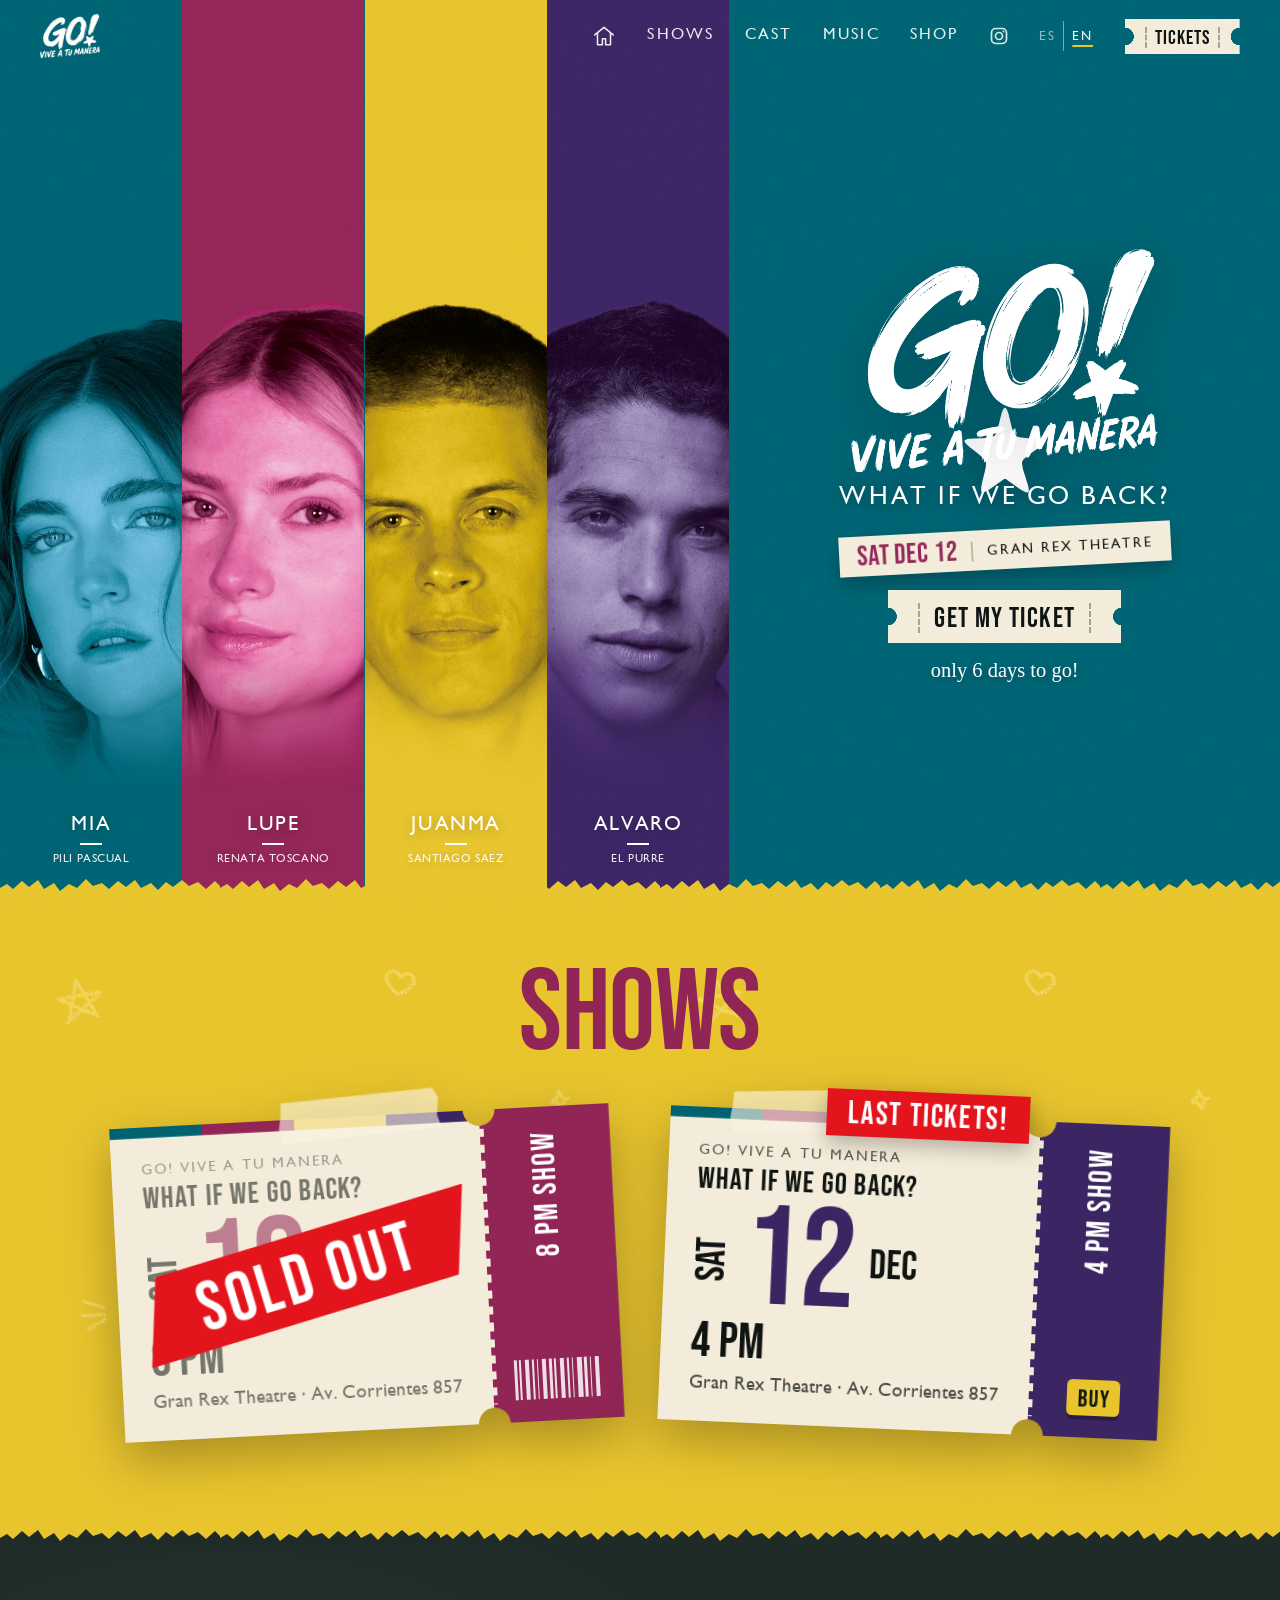
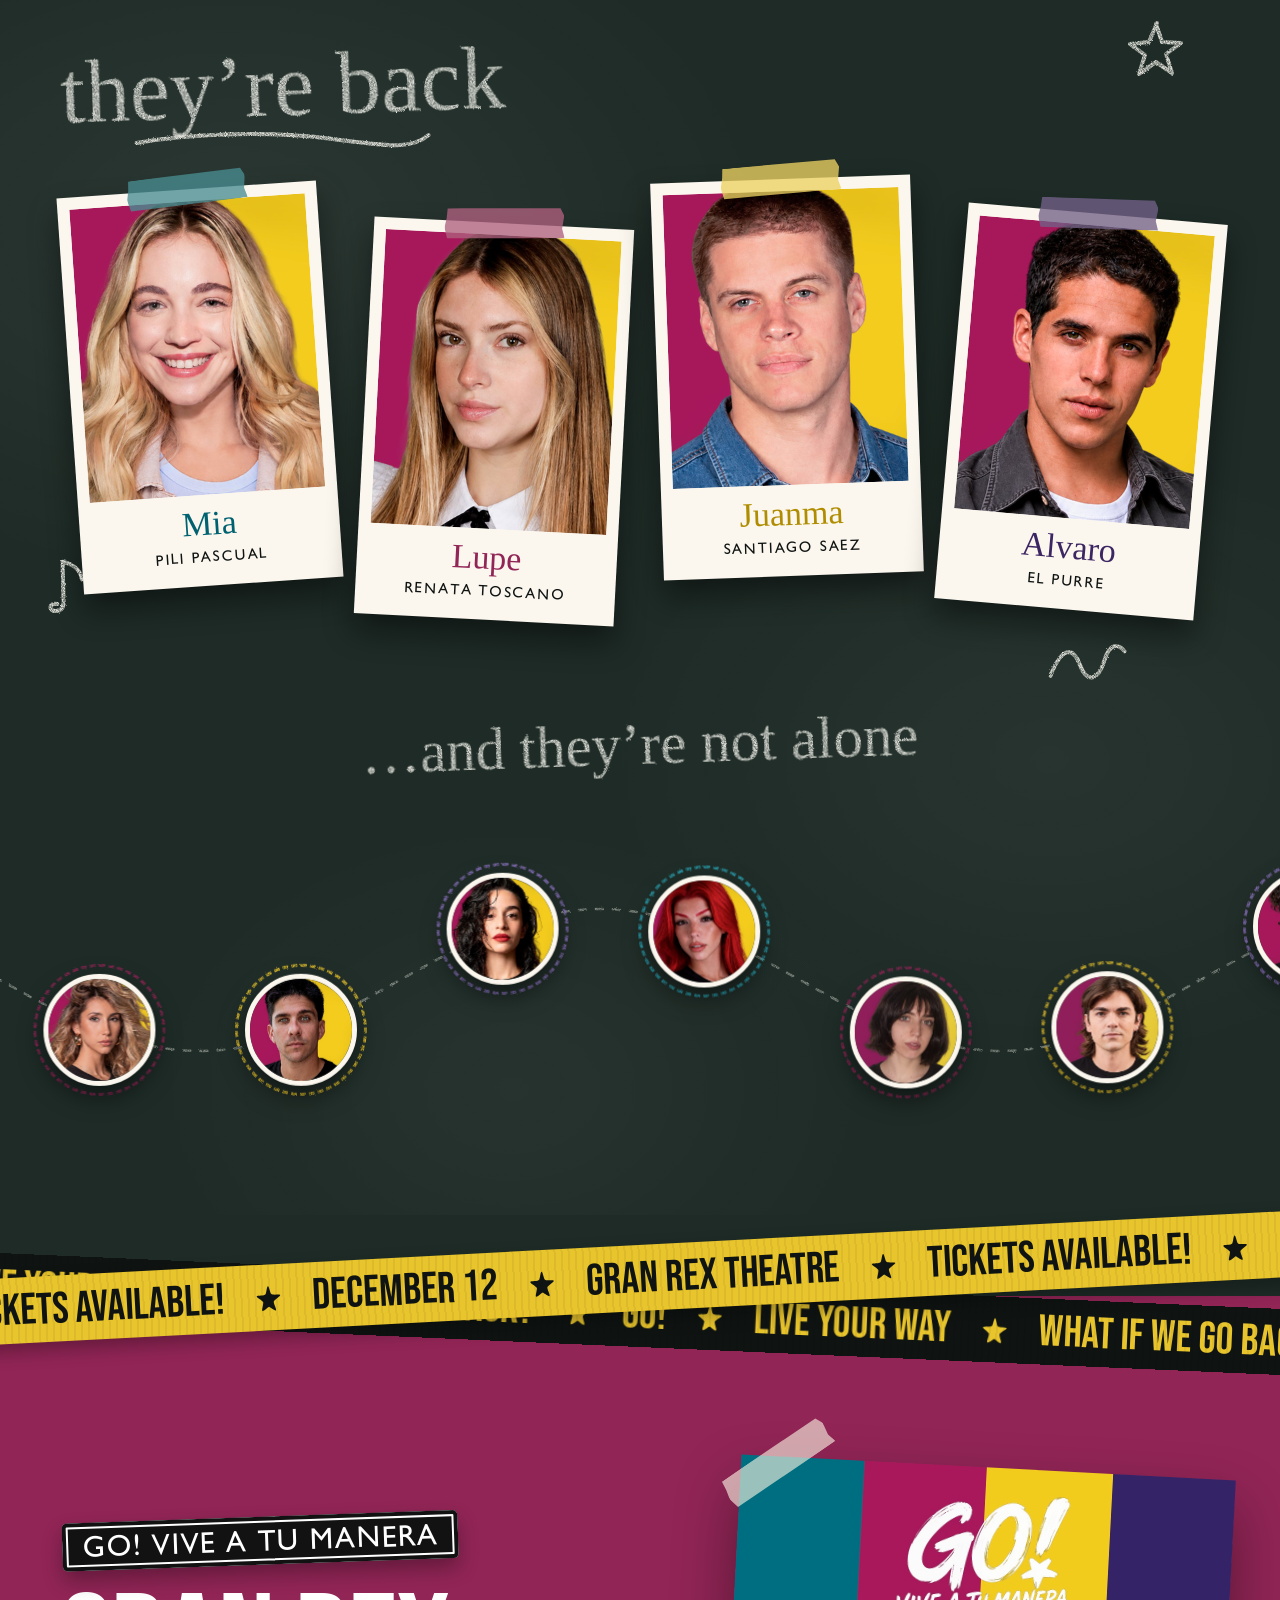
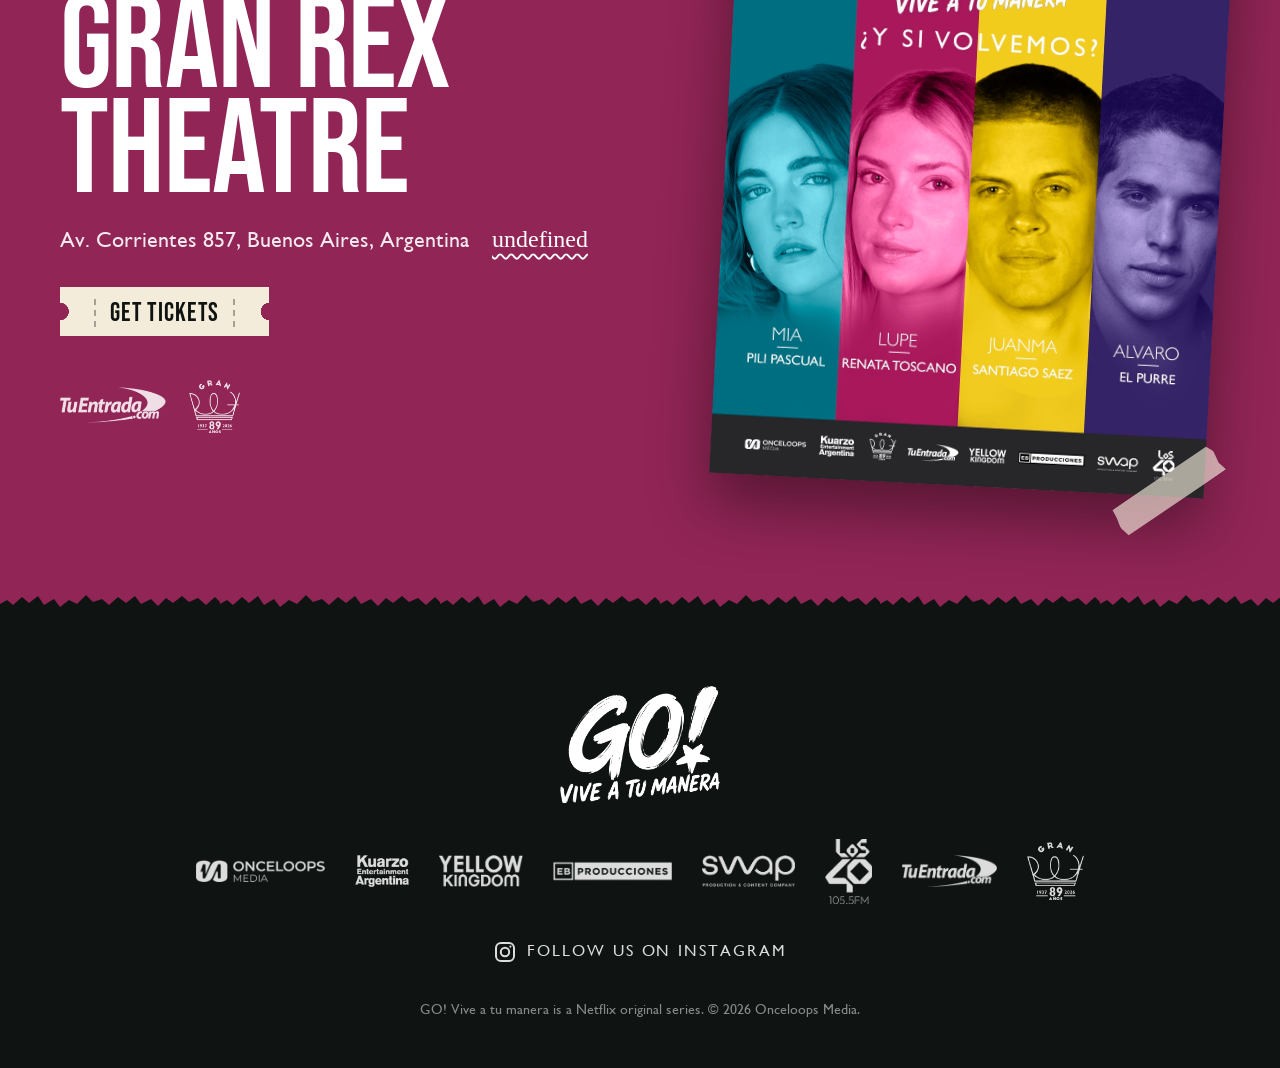
==== index.html @ 87d30ea4 "Link del pre-save: ffm.to/goysivolvemos Co-Authored-By: Claude Opus 5.5 <noreply@anthropic.com>" ====
<!DOCTYPE html>
<html lang="es">
<head>
  <meta charset="UTF-8">
  <meta name="viewport" content="width=device-width, initial-scale=1.0">
  <title>GO! Vive a tu manera · ¿Y si volvemos? · Teatro Gran Rex</title>
  <meta name="description" content="Mia, Lupe, Juanma y Alvaro vuelven al escenario. GO! Vive a tu manera en vivo, 12 de diciembre en el Teatro Gran Rex. Entradas en TuEntrada.">
  <meta property="og:title" content="GO! Vive a tu manera · ¿Y si volvemos?">
  <meta property="og:description" content="12 de diciembre · Teatro Gran Rex. ¡Entradas disponibles!">
  <meta property="og:image" content="https://goviveatumanera.com/img/key-visual.jpg">
  <meta property="og:url" content="https://goviveatumanera.com/">
  <meta property="og:type" content="website">
  <meta property="og:locale" content="es_AR">
  <meta name="twitter:card" content="summary_large_image">
  <link rel="canonical" href="https://goviveatumanera.com/">
  <link rel="icon" href="favicon.ico" sizes="any">
  <link rel="icon" type="image/png" sizes="32x32" href="img/favicon-32.png">
  <link rel="icon" type="image/png" sizes="512x512" href="img/favicon-512.png">
  <link rel="apple-touch-icon" href="img/apple-touch-icon.png">
  <meta name="theme-color" content="#006271">

  <link rel="preconnect" href="https://fonts.googleapis.com">
  <link rel="preconnect" href="https://fonts.gstatic.com" crossorigin>
  <link href="https://fonts.googleapis.com/css2?family=Bebas+Neue&family=Permanent+Marker&display=swap" rel="stylesheet">
  <link rel="preload" href="fonts/gillsans.woff" as="font" type="font/woff" crossorigin>
  <link rel="stylesheet" href="style.css?v=94">
  <script type="application/ld+json">
  {
    "@context": "https://schema.org",
    "@graph": [
      {
        "@type": "WebSite",
        "name": "GO! Vive a tu manera",
        "alternateName": [
          "GO! Vive a tu manera · ¿Y si volvemos?",
          "GO Vive a tu manera"
        ],
        "url": "https://goviveatumanera.com/",
        "inLanguage": "es-AR"
      },
      {
        "@type": "Event",
        "name": "GO! Vive a tu manera · ¿Y si volvemos?",
        "description": "Mia, Lupe, Juanma y Alvaro vuelven al escenario. GO! Vive a tu manera en vivo en el Teatro Gran Rex, función de las 16 hs.",
        "startDate": "2026-12-12T16:00:00-03:00",
        "eventStatus": "https://schema.org/EventScheduled",
        "eventAttendanceMode": "https://schema.org/OfflineEventAttendanceMode",
        "location": {
          "@type": "Place",
          "name": "Teatro Gran Rex",
          "address": {
            "@type": "PostalAddress",
            "streetAddress": "Av. Corrientes 857",
            "addressLocality": "Ciudad Autónoma de Buenos Aires",
            "addressRegion": "CABA",
            "addressCountry": "AR"
          }
        },
        "image": [
          "https://goviveatumanera.com/img/key-visual.jpg"
        ],
        "performer": [
          {
            "@type": "Person",
            "name": "Pili Pascual"
          },
          {
            "@type": "Person",
            "name": "Renata Toscano"
          },
          {
            "@type": "Person",
            "name": "Santiago Saez"
          },
          {
            "@type": "Person",
            "name": "El Purre"
          }
        ],
        "url": "https://goviveatumanera.com/",
        "offers": {
          "@type": "Offer",
          "url": "https://www.tuentrada.com/go-vive-a-tu-manera-tgr",
          "availability": "https://schema.org/LimitedAvailability"
        }
      },
      {
        "@type": "Event",
        "name": "GO! Vive a tu manera · ¿Y si volvemos?",
        "description": "Mia, Lupe, Juanma y Alvaro vuelven al escenario. GO! Vive a tu manera en vivo en el Teatro Gran Rex, función de las 20 hs.",
        "startDate": "2026-12-12T20:00:00-03:00",
        "eventStatus": "https://schema.org/EventScheduled",
        "eventAttendanceMode": "https://schema.org/OfflineEventAttendanceMode",
        "location": {
          "@type": "Place",
          "name": "Teatro Gran Rex",
          "address": {
            "@type": "PostalAddress",
            "streetAddress": "Av. Corrientes 857",
            "addressLocality": "Ciudad Autónoma de Buenos Aires",
            "addressRegion": "CABA",
            "addressCountry": "AR"
          }
        },
        "image": [
          "https://goviveatumanera.com/img/key-visual.jpg"
        ],
        "performer": [
          {
            "@type": "Person",
            "name": "Pili Pascual"
          },
          {
            "@type": "Person",
            "name": "Renata Toscano"
          },
          {
            "@type": "Person",
            "name": "Santiago Saez"
          },
          {
            "@type": "Person",
            "name": "El Purre"
          }
        ],
        "url": "https://goviveatumanera.com/",
        "offers": {
          "@type": "Offer",
          "url": "https://www.tuentrada.com/go-vive-a-tu-manera-tgr",
          "availability": "https://schema.org/SoldOut"
        }
      }
    ]
  }
  </script>
</head>
<body class="is-loading">

  <!-- recursos SVG compartidos: estrella del logo y filtro de tiza -->
  <svg width="0" height="0" style="position:absolute" aria-hidden="true">
    <symbol id="star" viewBox="0 0 100 100">
      <path d="M50 6c4 0 6 22 10 28s30 2 32 6-22 16-24 22 10 30 6 32-22-14-24-14-20 16-24 14 6-26 4-32S6 44 8 40s28 0 32-6S46 6 50 6z"/>
    </symbol>
    <filter id="chalk" x="-5%" y="-5%" width="110%" height="110%">
      <feTurbulence type="fractalNoise" baseFrequency="1.4" numOctaves="2" seed="9" result="noise"/>
      <feColorMatrix in="noise" type="matrix" values="0 0 0 0 1  0 0 0 0 1  0 0 0 0 1  0 0 0 -1.6 1.45" result="dust"/>
      <feComposite in="SourceGraphic" in2="dust" operator="in" result="c"/>
      <feDisplacementMap in="c" in2="noise" scale="2.5"/>
    </filter>
  </svg>

  <!-- NAV -->
  <header class="nav">
    <a class="nav__logo" href="#top" aria-label="GO! Vive a tu manera, inicio" data-i18n-aria="aria.home"><img src="img/logo-go.png" alt="GO! Vive a tu manera"></a>
    <nav class="nav__links" id="menu" aria-label="Secciones" data-i18n-aria="aria.sections">
      <a class="nav__home" href="#top" aria-label="Inicio" data-i18n-aria="nav.home"><svg viewBox="0 0 24 24" aria-hidden="true"><path d="M3.5 11 12 4l8.5 7"/><path d="M6 9.5V20h4.5v-5.5h3V20H18V9.5"/></svg><span data-i18n="nav.home">Inicio</span></a>
      <a href="#funciones" data-i18n="nav.shows">Funciones</a>
      <a href="#elenco" data-i18n="nav.cast">Elenco</a>
      <a href="lanzamientos.html" data-i18n="nav.releases">Música</a>
      <a class="nav__shop" href="merch.html" data-i18n="nav.merch">Tienda</a>
      <a class="nav__ig-link" data-instagram href="#" aria-label="Instagram de GO!"><svg viewBox="0 0 24 24" aria-hidden="true"><rect x="3" y="3" width="18" height="18" rx="5"/><circle cx="12" cy="12" r="4.2"/><circle cx="17.4" cy="6.6" r="1.1" class="fill"/></svg></a>
      <div class="lang lang--menu" role="group" aria-label="Idioma" data-i18n-aria="aria.lang">
        <button type="button" data-lang="es" lang="es">ES</button>
        <button type="button" data-lang="en" lang="en">EN</button>
      </div>
    </nav>
    <a class="nav__ig" data-instagram href="#" aria-label="Instagram de GO!"><svg viewBox="0 0 24 24" aria-hidden="true"><rect x="3" y="3" width="18" height="18" rx="5"/><circle cx="12" cy="12" r="4.2"/><circle cx="17.4" cy="6.6" r="1.1" class="fill"/></svg></a>
    <div class="lang" role="group" aria-label="Idioma" data-i18n-aria="aria.lang">
      <button type="button" data-lang="es" lang="es">ES</button>
      <button type="button" data-lang="en" lang="en">EN</button>
    </div>
    <a class="ticket-btn ticket-btn--sm" data-tickets href="#"><span data-i18n="nav.tickets">Entradas</span></a>
    <button class="nav__toggle" type="button" aria-expanded="false" aria-controls="menu" aria-label="Menú" data-i18n-aria="aria.menu"><span></span><span></span><span></span></button>
  </header>

  <main id="top">

    <!-- HERO: el afiche -->
    <section class="hero" aria-label="GO! Vive a tu manera, ¿Y si volvemos?">
      <!-- franjas de fondo + carga: la estrella gira mientras carga y después se arma el logo -->
      <!-- franjas con las caras; aparecen suave después de que se arma el logo -->
      <div class="hero__stripes">
        <div class="stripe c-mia"><img src="img/mia.jpg" alt=""><p class="stripe__name">Mia<span>Pili Pascual</span></p></div>
        <div class="stripe c-lupe"><img src="img/lupe.jpg" alt=""><p class="stripe__name">Lupe<span>Renata Toscano</span></p></div>
        <div class="stripe c-juanma"><img src="img/juanma.jpg" alt=""><p class="stripe__name">Juanma<span>Santiago Saez</span></p></div>
        <div class="stripe c-alvaro"><img src="img/alvaro.jpg" alt=""><p class="stripe__name">Alvaro<span>El Purre</span></p></div>
      </div>
      <div class="loader" aria-hidden="true"><svg class="loader__star"><use href="#star"/></svg></div>

      <div class="hero__content">

        <h1 class="hero__logo"><img src="img/logo-go.png" alt="GO! Vive a tu manera"></h1>
        <p class="hero__claim" data-split data-i18n="hero.claim">¿Y si volvemos?</p>
        <p class="hero__tag"><b data-i18n="hero.date">Sáb 12 Dic</b><span data-i18n="venue.name">Teatro Gran Rex</span></p>
        <div class="hero__cta">
          <a class="ticket-btn ticket-btn--lg" data-tickets href="#"><span data-i18n="cta.main">Quiero mi entrada</span></a>
          <p class="hand hero__hand" data-countdown="2026-12-12T16:00:00-03:00"><span data-days-left>¡corré que vuelan!</span>
            <svg class="doodle doodle--arrow" viewBox="0 0 120 70" aria-hidden="true"><path pathLength="1" d="M112 8 C 90 4, 70 20, 74 36 C 78 52, 58 62, 40 52 C 26 44, 20 40, 10 46 M 20 36 L 9 46 L 22 54"/></svg>
          </p>
        </div>
      </div>
    </section>

    <!-- FUNCIONES: entradas de verdad -->
    <section class="funciones torn" id="funciones">
      <div class="wrap">
        <h2 class="mega" data-i18n="shows.title">Funciones</h2>

        <div class="tickets">
          <div class="ticket ticket--gone c-lupe toss" style="--r:-3deg" aria-label="Función del sábado 12 a las 20 hs agotada" data-i18n-aria="aria.soldout">
            <span class="tape" aria-hidden="true"></span>
            <div class="ticket__main">
              <p class="ticket__show"><span>GO! Vive a tu manera</span><b data-i18n="ticket.title">¿Y si volvemos?</b></p>
              <div class="ticket__date"><span class="ticket__day" data-i18n="ticket.day">Sáb</span><span class="ticket__num">12</span><span class="ticket__month" data-i18n="ticket.month">Dic</span></div>
              <p class="ticket__time" data-i18n="ticket.t20">20 hs</p>
              <p class="ticket__place" data-i18n="ticket.place">Teatro Gran Rex · Av. Corrientes 857</p>
            </div>
            <div class="ticket__stub">
              <span class="ticket__stub-label" data-i18n="ticket.s20">Función 20 hs</span>
              <i class="barcode" aria-hidden="true"></i>
            </div>
            <span class="stamp" aria-hidden="true" data-i18n="ticket.stamp">Sold out</span>
          </div>

          <a class="ticket ticket--last c-alvaro toss" data-tickets href="#" style="--r:2.5deg">
            <span class="tape" aria-hidden="true"></span>
            <span class="ticket__flag" data-i18n="ticket.lastFlag">¡Últimas entradas!</span>
            <div class="ticket__main">
              <p class="ticket__show"><span>GO! Vive a tu manera</span><b data-i18n="ticket.title">¿Y si volvemos?</b></p>
              <div class="ticket__date"><span class="ticket__day" data-i18n="ticket.day">Sáb</span><span class="ticket__num">12</span><span class="ticket__month" data-i18n="ticket.month">Dic</span></div>
              <p class="ticket__time" data-i18n="ticket.t16">16 hs</p>
              <p class="ticket__place" data-i18n="ticket.place">Teatro Gran Rex · Av. Corrientes 857</p>
            </div>
            <div class="ticket__stub">
              <span class="ticket__stub-label" data-i18n="ticket.s16">Función 16 hs</span>
              <span class="ticket__buy" data-i18n="ticket.buy">Comprar</span>
              <i class="barcode" aria-hidden="true"></i>
            </div>
          </a>

        </div>
      </div>
    </section>

    <!-- PIZARRÓN: elenco + talentos -->
    <section class="board torn" id="elenco">
      <div class="wrap">
        <header class="board__head">
          <h2 class="chalk-title" data-i18n="cast.title">vuelven</h2>
          <svg class="doodle doodle--chalk doodle--underline" viewBox="0 0 300 30" aria-hidden="true"><path pathLength="1" d="M4 18 C 60 8, 140 6, 200 14 S 280 24, 296 10"/></svg>
        </header>

        <div class="polaroids">
          <figure class="polaroid c-mia pin" style="--r:-4deg; --y:0px">
            <span class="tape" aria-hidden="true"></span>
            <span class="polaroid__photo"><img src="img/polaroids/mia.jpg" alt="Pili Pascual como Mia" loading="lazy"></span>
            <figcaption><b>Mia</b><span>Pili Pascual</span><span class="polaroid__bio" data-i18n="bio.mia">Llega becada a Saint Mary con un talento enorme para la música. Su voz lo cambia todo.</span></figcaption>
          </figure>
          <figure class="polaroid c-lupe pin" style="--r:3deg; --y:34px">
            <span class="tape" aria-hidden="true"></span>
            <span class="polaroid__photo"><img src="img/polaroids/lupe.jpg" alt="Renata Toscano como Lupe" loading="lazy"></span>
            <figcaption><b>Lupe</b><span>Renata Toscano</span><span class="polaroid__bio" data-i18n="bio.lupe">La reina de Saint Mary y estrella de GO!. Competitiva, pero capaz de todo por sus amigas.</span></figcaption>
          </figure>
          <figure class="polaroid c-juanma pin" style="--r:-2deg; --y:-10px">
            <span class="tape" aria-hidden="true"></span>
            <span class="polaroid__photo"><img src="img/polaroids/juanma.jpg" alt="Santiago Saez como Juanma" loading="lazy"></span>
            <figcaption><b>Juanma</b><span>Santiago Saez</span><span class="polaroid__bio" data-i18n="bio.juanma">La estrella del equipo de básquet de Saint Mary, hasta que descubre que lo suyo es la música.</span></figcaption>
          </figure>
          <figure class="polaroid c-alvaro pin" style="--r:5deg; --y:24px">
            <span class="tape" aria-hidden="true"></span>
            <span class="polaroid__photo"><img src="img/polaroids/alvaro.jpg" alt="El Purre como Alvaro" loading="lazy"></span>
            <figcaption><b>Alvaro</b><span>El Purre</span><span class="polaroid__bio" data-i18n="bio.alvaro">El hermano de Lupe. Leal y protector, siempre se pone del lado de Mía cuando hace falta.</span></figcaption>
          </figure>
        </div>

        <!-- ola de talentos -->
        <div class="todos" id="todos">
          <p class="chalk-title chalk-title--sm" data-i18n="talent.title">…y no vuelven solos</p>
          <!-- las caras viajan por una línea ondulada de tiza (la posición la calcula script.js) -->
          <div class="wave" data-orbit>
            <svg class="wave__line" aria-hidden="true"><path d=""/></svg>
            <ul class="wave__faces">
              <li class="c-mia"    data-name="Agustina"><img src="img/talentos/agustina.jpg" alt="Agustina" loading="lazy"><span class="wave__name">Agustina</span></li>
              <li class="c-lupe"   data-name="Martina"><img src="img/talentos/martina.jpg" alt="Martina" loading="lazy"><span class="wave__name">Martina</span></li>
              <li class="c-juanma" data-name="Martín"><img src="img/talentos/martin.jpg" alt="Martín" loading="lazy"><span class="wave__name">Martín</span></li>
              <li class="c-alvaro" data-name="Zoe"><img src="img/talentos/zoe.jpg" alt="Zoe" loading="lazy"><span class="wave__name">Zoe</span></li>
              <li class="c-mia"    data-name="Crash"><img src="img/talentos/crash.jpg" alt="Crash" loading="lazy"><span class="wave__name">Crash</span></li>
              <li class="c-lupe"   data-name="Sofía"><img src="img/talentos/sofia.jpg" alt="Sofía" loading="lazy"><span class="wave__name">Sofía</span></li>
              <li class="c-juanma" data-name="Tobías"><img src="img/talentos/tobias.jpg" alt="Tobías" loading="lazy"><span class="wave__name">Tobías</span></li>
              <li class="c-alvaro" data-name="Simón"><img src="img/talentos/simon.jpg" alt="Simón" loading="lazy"><span class="wave__name">Simón</span></li>
              <li class="c-mia"    data-name="Lola"><img src="img/talentos/lola.jpg" alt="Lola" loading="lazy"><span class="wave__name">Lola</span></li>
            </ul>
          </div>
        </div>

        <!-- garabatos de tiza sueltos -->
        <svg class="doodle doodle--chalk board__d1" viewBox="0 0 60 60" aria-hidden="true"><path pathLength="1" d="M30 4 L36 22 L55 23 L40 34 L46 53 L30 42 L13 54 L19 35 L4 24 L23 22 L31 3"/></svg>
        <svg class="doodle doodle--chalk board__d2" viewBox="0 0 50 70" aria-hidden="true"><path pathLength="1" d="M14 58 C 4 56, 4 66, 12 66 C 20 66, 22 60, 21 52 L 20 10 C 30 12, 40 18, 42 30"/></svg>
        <svg class="doodle doodle--chalk board__d3" viewBox="0 0 80 40" aria-hidden="true"><path pathLength="1" d="M4 30 C 14 4, 24 4, 30 20 S 46 36, 52 16 S 70 2, 76 20"/></svg>
      </div>
    </section>

    <!-- CINTAS CRUZADAS -->
    <section class="bands" aria-label="Entradas disponibles" data-i18n-aria="aria.bands">
      <div class="band band--a"><div class="band__track" aria-hidden="true"></div></div>
      <div class="band band--b"><div class="band__track" aria-hidden="true"></div></div>
    </section>

    <!-- LUGAR -->
    <section class="lugar" id="lugar">
      <div class="wrap lugar__grid">
        <div class="lugar__info">
          <div class="street-sign">
            <span class="street-sign__name">GO! Vive a tu manera</span>
          </div>
          <h2 class="mega mega--light" data-i18n="venue.title">Teatro<br>Gran Rex</h2>
          <!-- dirección con "cómo llegar" al lado; abajo el botón y después los logos -->
          <p class="lugar__addr"><span data-i18n="venue.addr">Av. Corrientes 857, CABA</span><a class="hand-link" href="como-llegar.html" data-i18n="venue.map">cómo llegar →</a></p>
          <div class="lugar__actions">
            <a class="ticket-btn" data-tickets href="#"><span data-i18n="cta.buy">Comprar entradas</span></a>
          </div>
          <img class="lugar__logos" src="img/ticketeras.png" alt="TuEntrada.com · Teatro Gran Rex, 89 años" loading="lazy">
        </div>
        <figure class="poster pin" style="--r:3deg; --y:0px">
          <span class="tape tape--tl" aria-hidden="true"></span>
          <span class="tape tape--br" aria-hidden="true"></span>
          <img src="img/key-visual.jpg" alt="Afiche de GO! Vive a tu manera, ¿Y si volvemos?, con Mia, Lupe, Juanma y Alvaro" loading="lazy">
        </figure>
      </div>
    </section>


  </main>

  <footer class="footer torn">
    <img class="footer__logo" src="img/logo-go.png" alt="GO! Vive a tu manera">
    <!-- cada logo con su alto propio (--h): se ven todos parejos y se acomodan en una o más líneas -->
    <div class="footer__partners">
      <img src="img/logo-onceloops.png" alt="Onceloops Media" style="--h:50" loading="lazy">
      <img class="is-kuarzo" src="img/logo-kuarzo.png" alt="Kuarzo Entertainment Argentina" style="--h:73" loading="lazy">
      <img src="img/logo-yellow.png" alt="Yellow Kingdom" style="--h:73" loading="lazy">
      <img src="img/logo-eb.png" alt="EB Producciones" style="--h:49" loading="lazy">
      <img src="img/logo-swap.png" alt="Swap" style="--h:71" loading="lazy">
      <img src="img/logo-los40.png" alt="Los 40" style="--h:148" loading="lazy">
      <img src="img/logo-tuentrada.png" alt="TuEntrada.com" style="--h:72" loading="lazy">
      <img src="img/logo-granrex.png" alt="Teatro Gran Rex, 89 años" style="--h:132" loading="lazy">
    </div>
    <a class="footer__ig" data-instagram href="#"><svg viewBox="0 0 24 24" aria-hidden="true"><rect x="3" y="3" width="18" height="18" rx="5"/><circle cx="12" cy="12" r="4.2"/><circle cx="17.4" cy="6.6" r="1.1" class="fill"/></svg><span data-i18n="footer.ig">Seguinos en Instagram</span></a>
    <p class="footer__legal" data-i18n="footer.legal">GO! Vive a tu manera es una serie original de Netflix. © 2026 Onceloops Media.</p>
  </footer>

  <!-- CTA fija en mobile -->
  <a class="sticky-cta ticket-btn" data-tickets href="#"><span data-i18n="cta.main">Quiero mi entrada</span></a>

  <!-- POPUP: aparece a los 5 s y va rotando entre entradas, canciones y merch -->
  <dialog class="popup" aria-labelledby="popup-title">
    <button class="popup__close" type="button" aria-label="Cerrar" data-i18n-aria="aria.close">×</button>
    <div class="popup__card c-lupe" data-variant="tickets">
      <span class="tape" aria-hidden="true"></span>
      <span class="ticket__flag" data-i18n="ticket.lastFlag">¡Últimas entradas!</span>
      <img class="popup__img" src="img/key-visual.jpg" alt="">
      <p class="popup__kicker" data-i18n="popup.t.kicker">Teatro Gran Rex</p>
      <h2 class="popup__title" data-i18n="popup.t.title">Sáb 12 Dic · 16 hs</h2>
      <p class="popup__text" data-i18n="popup.t.text">La función de las 20 hs ya está agotada. ¡No te quedes afuera!</p>
      <a class="ticket-btn" data-tickets href="#"><span data-i18n="cta.main">Quiero mi entrada</span></a>
    </div>
    <div class="popup__card c-alvaro" data-variant="presave">
      <span class="tape" aria-hidden="true"></span>
      <div class="record record--mini" aria-hidden="true">
        <div class="record__disc"><img src="img/logo-go.png" alt=""></div>
        <div class="record__sleeve"><img class="record__cover" src="img/tapa-go.jpg" alt=""></div>
      </div>
      <h2 class="popup__title popup__title--hand" data-i18n="songs.title">¡nueva música!</h2>
      <p class="popup__text" data-songs-status data-i18n="popup.p.text">Sale el 13 de NOV.<br>Hacé el <span class="nw">pre-save</span> y escuchalas apenas salgan.</p>
      <a class="presave-btn" data-presave href="lanzamientos.html"><span data-i18n="songs.cta">Pre save</span><svg class="presave-btn__plus" viewBox="0 0 24 24" aria-hidden="true"><circle cx="12" cy="12" r="10.5"/><path d="M12 7v10M7 12h10"/></svg></a>
    </div>
    <div class="popup__card c-mia" data-variant="merch">
      <span class="tape" aria-hidden="true"></span>
      <div class="popup__merch" aria-hidden="true">
        <img src="img/merch/remera.svg" alt=""><img src="img/merch/buzo.svg" alt=""><img src="img/merch/gorra.svg" alt="">
      </div>
      <p class="popup__kicker" data-i18n="popup.m.kicker">Merch oficial</p>
      <h2 class="popup__title" data-i18n="merch.sub">llevate GO! a casa</h2>
      <p class="popup__text" data-i18n="popup.m.text">Remeras, buzos y más de la serie.</p>
      <a class="ticket-btn" href="merch.html" data-popup-close><span data-i18n="popup.m.cta">Ver la tienda</span></a>
    </div>
  </dialog>

  <script src="pixels.js?v=1"></script>
  <script src="script.js?v=55"></script>
</body>
</html>
---- style.css ----
/* =========================================================
   GO! Vive a tu manera · ¿Y si volvemos?
   ---------------------------------------------------------
   BREAKPOINTS (fijos, usar siempre estos tres):
     mobile   ≤ 700px        → @media (max-width: 700px)
     tablet   701 – 1199px   → @media (min-width: 701px) and (max-width: 1199px)
     desktop  ≥ 1200px       → estilos base
   Cada componente nuevo debe cubrir los tres tramos.
   Excepción única: la PORTADA cambia según la orientación (al final del archivo).
     vertical   → afiche (logo arriba, caras abajo), como el key visual
     horizontal → como la vía pública: franjas con caras + panel con el logo
   ---------------------------------------------------------
   CONCEPTO: objetos reales del mundo GO!, nada de “tarjetas”.
     afiche (hero, con los días que faltan en la nota a mano)
     → entradas troqueladas (funciones) → pizarrón con polaroids
     y garabatos de tiza (elenco + talentos) → cintas → cartel
     de calle porteño (lugar). Bordes rasgados entre secciones.
   TIPOGRAFÍAS
     Bebas Neue       → titulares, fechas, entradas
     Gill Sans        → subtítulos, nombres, datos
     Permanent Marker → notas escritas a mano / tiza
   ========================================================= */

@font-face {
  font-family: "Gill Sans GO";
  src: local("Gill Sans"), local("GillSans"), url("fonts/gillsans.woff") format("woff");
  font-weight: 400;
  font-style: normal;
  font-display: swap;
}

:root {
  /* un color por personaje */
  --mia: #006271;
  --lupe: #912556;
  --juanma: #E8C42D;
  --alvaro: #3C2563;

  --ink: #0f1412;
  --paper: #f4ecda;
  --board: #1e2b26;
  --red: #d62828;
  --white: #ffffff;

  --display: "Bebas Neue", Impact, sans-serif;
  --sub: "Gill Sans GO", "Gill Sans", "Gill Sans MT", Calibri, sans-serif;
  --hand: "Permanent Marker", "Marker Felt", cursive;

  --gutter: 40px;
  --max: 1240px;
  --ease: cubic-bezier(.2, .8, .2, 1);
  --bounce: cubic-bezier(.3, 1.5, .5, 1);
}

* { box-sizing: border-box; margin: 0; padding: 0; }
html { scroll-behavior: smooth; overflow-x: clip; }
body {
  background: var(--ink);
  color: var(--white);
  font-family: var(--sub);
  font-size: 19px;
  line-height: 1.45;
  -webkit-font-smoothing: antialiased;
  overflow-x: clip;
}
body.is-loading { overflow: hidden; }
img { display: block; max-width: 100%; }
a { color: inherit; }
ul { list-style: none; }
svg use { fill: currentColor; }

/* grano de papel sobre toda la página */
body::after {
  content: ""; position: fixed; inset: 0; z-index: 90; pointer-events: none;
  opacity: .14; mix-blend-mode: overlay;
  background-image: url("data:image/svg+xml,%3Csvg xmlns='http://www.w3.org/2000/svg' width='180' height='180'%3E%3Cfilter id='n'%3E%3CfeTurbulence type='fractalNoise' baseFrequency='.85' numOctaves='3' stitchTiles='stitch'/%3E%3C/filter%3E%3Crect width='100%25' height='100%25' filter='url(%23n)'/%3E%3C/svg%3E");
}

.c-mia    { --c: var(--mia); }
.c-lupe   { --c: var(--lupe); }
.c-juanma { --c: var(--juanma); }
.c-alvaro { --c: var(--alvaro); }

.wrap { position: relative; max-width: var(--max); margin: 0 auto; padding: 0 var(--gutter); }

/* borde rasgado: cada sección “se pega” sobre la anterior */
.torn { position: relative; background: var(--bg); }
.torn::before {
  content: ""; position: absolute; left: 0; right: 0; top: -23px; height: 24px; z-index: 1;
  background: var(--bg); pointer-events: none;
  -webkit-mask: url("data:image/svg+xml,%3Csvg xmlns='http://www.w3.org/2000/svg' viewBox='0 0 220 24' preserveAspectRatio='none'%3E%3Cpath d='M0 24V11l7-4 6 5 9-8 7 6 9-7 6 9 10-6 6 8 9-7 8 4 9-9 7 7 9-3 7 6 9-8 8 6 9-7 6 8 10-5 7 7 8-8 7 5 9-7 7 6 9-4 8 7 9-8 6 6V24Z'/%3E%3C/svg%3E") repeat-x 0 100% / 220px 24px;
          mask: url("data:image/svg+xml,%3Csvg xmlns='http://www.w3.org/2000/svg' viewBox='0 0 220 24' preserveAspectRatio='none'%3E%3Cpath d='M0 24V11l7-4 6 5 9-8 7 6 9-7 6 9 10-6 6 8 9-7 8 4 9-9 7 7 9-3 7 6 9-8 8 6 9-7 6 8 10-5 7 7 8-8 7 5 9-7 7 6 9-4 8 7 9-8 6 6V24Z'/%3E%3C/svg%3E") repeat-x 0 100% / 220px 24px;
}

/* cinta adhesiva */
.tape {
  position: absolute; top: -16px; left: 50%; z-index: 3;
  width: 120px; height: 32px; margin-left: -60px;
  background: rgba(250, 244, 226, .62);
  transform: rotate(-4deg);
  clip-path: polygon(3% 0, 97% 6%, 100% 30%, 98% 70%, 100% 100%, 2% 94%, 0 60%, 2% 30%);
  box-shadow: 0 1px 2px rgba(0,0,0,.12);
}

/* notas a mano */
.hand { font-family: var(--hand); line-height: 1.1; }

/* garabatos que se dibujan */
.doodle { position: absolute; overflow: visible; pointer-events: none; color: var(--white); }
.doodle path { fill: none; stroke: currentColor; stroke-width: 3px; vector-effect: non-scaling-stroke; stroke-linecap: round; stroke-linejoin: round; stroke-dasharray: 1; stroke-dashoffset: 1; transition: stroke-dashoffset 1.3s cubic-bezier(.6, 0, .3, 1); }
.doodle.is-drawn path { stroke-dashoffset: 0; }
.doodle--chalk { color: #ecece4; filter: url(#chalk); }
.doodle--chalk path { stroke-width: 4px; }

/* ---------- botón entrada (con troquel) ---------- */
.ticket-btn {
  position: relative; display: inline-flex; align-items: center; justify-content: center;
  padding: 12px 34px 9px;
  background: var(--paper); color: var(--ink);
  font-family: var(--display); font-size: 26px; letter-spacing: .05em; line-height: 1;
  text-decoration: none; white-space: nowrap;
  -webkit-mask: radial-gradient(circle 9px at 0 50%, #0000 96%, #000) left / 51% 100% no-repeat,
                radial-gradient(circle 9px at 100% 50%, #0000 96%, #000) right / 51% 100% no-repeat;
          mask: radial-gradient(circle 9px at 0 50%, #0000 96%, #000) left / 51% 100% no-repeat,
                radial-gradient(circle 9px at 100% 50%, #0000 96%, #000) right / 51% 100% no-repeat;
  transition: background .2s ease;
}
.ticket-btn span { padding: 2px 14px 0; border-inline: 2px dashed rgba(15, 20, 18, .35); }
.ticket-btn:hover { background: var(--juanma); }
.ticket-btn--lg { font-size: 34px; padding: 16px 40px 12px; }
.ticket-btn--sm { font-size: 20px; padding: 8px 20px 6px; }
.ticket-btn--sm span { padding: 1px 8px 0; }

.hand-link { font-family: var(--hand); font-size: 24px; text-decoration: underline wavy; text-decoration-thickness: 2px; text-underline-offset: 6px; transition: color .2s; }
.hand-link:hover { color: var(--juanma); }

/* chispas de estrella */
.burst { position: fixed; z-index: 200; width: 16px; height: 16px; margin: -8px 0 0 -8px; pointer-events: none; color: var(--c, #fff); animation: burst .75s var(--ease) forwards; }
@keyframes burst {
  from { transform: translate(0, 0) scale(.4) rotate(0); opacity: 1; }
  to   { transform: translate(var(--tx), var(--ty)) scale(1) rotate(var(--rot)); opacity: 0; }
}

/* ---------- nav ---------- */
.nav {
  position: fixed; inset: 0 0 auto 0; z-index: 50;
  display: flex; align-items: center; justify-content: space-between; gap: 24px;
  padding: 14px var(--gutter);
  transition: background .3s ease, padding .3s ease;
}
.nav.is-solid { background: var(--ink); padding-block: 10px; box-shadow: 0 6px 18px rgba(0,0,0,.25); } /* opaca: no se ve lo que pasa por detrás */
.nav__logo { flex: none; } /* que los links nunca lo aplasten */
.nav__logo img { height: 44px; width: auto; opacity: 0; transform: translateY(-6px) rotate(-8deg); transition: opacity .3s, transform .4s var(--bounce); }
.nav.is-solid .nav__logo img { opacity: 1; transform: none; }
.nav__links { display: flex; gap: 30px; margin-left: auto; }
.nav__links a { text-decoration: none; font-size: 16px; letter-spacing: .14em; text-transform: uppercase; opacity: .9; }
.nav__links a:hover { opacity: 1; text-decoration: underline wavy var(--juanma); text-underline-offset: 7px; }

/* selector de idioma: chiquito, al lado de Entradas */
.nav__toggle { display: none; }
/* Inicio: en la barra va solo la casita; en el menú mobile, casita + texto */
.nav__links .nav__home { display: inline-flex; align-items: center; }
.nav__home svg { width: 26px; height: 26px; fill: none; stroke: currentColor; stroke-width: 1.4; stroke-linecap: round; stroke-linejoin: round; }
.nav__home span { display: none; }
.nav__links .nav__home:hover { text-decoration: none; color: var(--juanma); }
/* Instagram: ícono chico junto a ES/EN (como en la mayoría de las webs); en mobile va dentro del menú */
.nav__ig { display: grid; place-items: center; width: 32px; height: 32px; margin-right: -8px; opacity: .85; transition: opacity .2s, color .2s; }
.nav__ig:hover { opacity: 1; color: var(--juanma); }
.nav__ig svg, .nav__ig-link svg, .footer__ig svg { width: 20px; height: 20px; fill: none; stroke: currentColor; stroke-width: 2; }
.nav__ig svg .fill, .nav__ig-link svg .fill, .footer__ig svg .fill { fill: currentColor; stroke: none; }
.nav__links .nav__ig-link { display: none; }
.nav__links .lang--menu { display: none; } /* ES/EN dentro del menú: solo en mobile */
.footer__ig { display: inline-flex; align-items: center; gap: 10px; color: var(--white); text-decoration: none; font-size: 16px; letter-spacing: .12em; text-transform: uppercase; opacity: .85; }
.footer__ig:hover { opacity: 1; color: var(--juanma); }
.footer__ig svg { width: 24px; height: 24px; }
.nav__links a[aria-current="page"] { opacity: 1; text-decoration: underline wavy var(--juanma); text-underline-offset: 7px; }
.lang { display: flex; align-items: center; font-size: 13px; letter-spacing: .14em; }
.lang button {
  padding: 6px 8px; border: 0; background: none; color: inherit; font: inherit; letter-spacing: inherit;
  cursor: pointer; opacity: .55; transition: opacity .2s;
}
.lang button + button { border-left: 1px solid rgba(255,255,255,.45); }
.lang button:hover { opacity: .9; }
.lang button[aria-pressed="true"] { opacity: 1; text-decoration: underline 2px var(--juanma); text-underline-offset: 5px; }

/* =========================================================
   HERO · el afiche
   ========================================================= */
.hero { position: relative; min-height: max(100svh, 760px); display: grid; place-items: start center; overflow: hidden; isolation: isolate; }

/* franjas: bajan una por una al entrar a la página */
.hero__stripes { position: absolute; inset: 0; display: flex; z-index: -1; }
.stripe { position: relative; flex: 1 1 0; overflow: hidden; background: var(--c); transform-origin: top; animation: stripe-down .7s var(--ease) both; }
.stripe:nth-child(2) { --n: 1; animation-delay: .08s; }
.stripe:nth-child(3) { --n: 2; animation-delay: .16s; }
.stripe:nth-child(4) { --n: 3; animation-delay: .24s; }
/* caras: la imagen trae cabeza y hombros sobre el mismo color de la franja,
   así que se muestra desde arriba para que entre la cabeza entera */
.stripe img {
  /* la cabeza ocupa del 15% al 80% de la foto: con este ancho máximo
     (proporcional al alto) siempre entra entera, con el pecho abajo para los nombres */
  position: absolute; left: 50%; bottom: 0; translate: -50% 0;
  width: min(100%, 25svh); height: max(58svh, 440px);
  object-fit: cover; object-position: center 100%;
  /* los costados se funden con la franja (es el mismo color del fondo de la foto) */
  -webkit-mask-image: linear-gradient(to right, transparent, #000 14%, #000 86%, transparent);
          mask-image: linear-gradient(to right, transparent, #000 14%, #000 86%, transparent);
  opacity: 0;
}
.is-ready .stripe img { animation: face-rise 1.1s cubic-bezier(.22, .61, .36, 1) both; animation-delay: calc(.45s + var(--n, 0) * .1s); }
@keyframes face-rise { from { opacity: 0; transform: translateY(5%); } to { opacity: 1; transform: none; } }
.stripe__name {
  display: flex; flex-direction: column;
  position: absolute; left: 0; right: 0; bottom: 3.5%;
  text-align: center; font-size: 28px; letter-spacing: .1em; text-transform: uppercase; line-height: 1.1;
  text-shadow: 0 2px 14px rgba(0,0,0,.35);
  opacity: 0;
}
.is-ready .stripe__name { animation: fade-up .8s var(--ease) both; animation-delay: calc(1s + var(--n, 0) * .1s); }
.stripe__name::after { content: ""; display: block; width: 28px; height: 3px; background: currentColor; margin: 10px auto; order: 1; }
.stripe__name span { display: block; font-size: 16px; letter-spacing: .08em; opacity: .9; order: 2; }
@keyframes stripe-down { from { transform: scaleY(0); } }

/* CARGA: la estrella gira mientras carga; cuando está todo, hace “pop” y se arma el logo */
.loader { position: absolute; inset: 0; display: grid; place-items: center; pointer-events: none; }
.loader__star { width: 96px; height: 96px; color: var(--white); filter: drop-shadow(0 6px 18px rgba(0,0,0,.25)); animation: star-in .5s var(--bounce) both .35s, spin 1.1s linear infinite .35s; }
.is-ready .loader__star { animation: star-out .55s cubic-bezier(.5, 0, .3, 1) forwards; }
@keyframes star-in { from { transform: scale(0) rotate(-120deg); } }
@keyframes star-out {
  0%   { transform: scale(1) rotate(0); opacity: 1; }
  40%  { transform: scale(.7) rotate(160deg); opacity: 1; }
  100% { transform: scale(3.2) rotate(320deg); opacity: 0; }
}

/* el contenido espera escondido hasta que termina la carga */
.hero__content {
  position: relative;
  display: flex; flex-direction: column; align-items: center; text-align: center;
  padding: 80px var(--gutter) 0;
  gap: 8px;
  pointer-events: none;
  translate: 0 calc(var(--sy, 0) * 140px);
  opacity: calc(1 - var(--sy, 0) * 1.6);
}
body:not(.is-ready) .hero__content { visibility: hidden; }
body:not(.is-ready) .nav { opacity: 0; }
.nav { transition: background .3s ease, padding .3s ease, opacity .6s ease .9s; }
.hero__content a { pointer-events: auto; }

.hero__logo { filter: drop-shadow(0 8px 28px rgba(0,0,0,.22)); }
.hero__logo img { width: clamp(240px, 20vw, 330px); height: auto; }
.is-ready .hero__logo img { animation: brush-in .9s cubic-bezier(.6, 0, .2, 1) both .2s, logo-pop .5s var(--bounce) .95s; }
@keyframes brush-in {
  from { clip-path: polygon(0 0, 0 0, -25% 100%, -25% 100%); transform: rotate(-5deg) scale(.92); }
  to   { clip-path: polygon(0 -10%, 125% -10%, 100% 110%, -25% 110%); transform: none; }
}
@keyframes logo-pop { 50% { transform: scale(1.05) rotate(-1.5deg); } }

.hero__claim { font-size: clamp(26px, 2.6vw, 40px); letter-spacing: .1em; text-transform: uppercase; text-shadow: 0 2px 16px rgba(0,0,0,.3); }
.hero__claim .ch { display: inline-block; white-space: pre; }
.is-ready .hero__claim .ch { animation: letter .6s var(--bounce) both; animation-delay: calc(var(--base, 1.05s) + var(--i) * .035s); }

/* fecha como etiqueta pegada */
.hero__tag {
  display: inline-flex; align-items: center; gap: 14px;
  margin: 6px 0 14px;
  padding: 7px 18px 5px;
  background: var(--paper); color: var(--ink);
  box-shadow: 0 8px 20px rgba(0,0,0,.25);
  transform: rotate(-3deg);
}
.is-ready .hero__tag { animation: stick .6s var(--bounce) both 1.45s; }
.hero__tag b { font-family: var(--display); font-weight: 400; font-size: 36px; line-height: 1; letter-spacing: .03em; color: var(--lupe); }
.hero__tag span { font-size: 17px; letter-spacing: .14em; text-transform: uppercase; padding-left: 14px; border-left: 2px solid rgba(15,20,18,.25); }

.hero__cta { position: relative; }
.is-ready .hero__cta { animation: fade-up .6s var(--ease) both 1.7s; }
.hero__hand {
  position: absolute; left: calc(100% + 16px); top: -34px;
  font-size: 24px; color: var(--white); white-space: nowrap; text-align: left;
  transform: rotate(7deg);
  text-shadow: 0 2px 10px rgba(0,0,0,.3);
}
.is-ready .hero__hand { animation: fade-up .6s ease both 2.1s; }
.doodle--arrow { position: relative; display: block; width: 92px; margin: 4px 0 0 -40px; }
.hero__content .doodle path { transition: none; }
.is-ready .hero__content .doodle path { animation: draw 1.1s cubic-bezier(.6, 0, .3, 1) forwards 2.3s; }

@keyframes draw { to { stroke-dashoffset: 0; } }
@keyframes fade-up { from { transform: translateY(16px); opacity: 0; } to { transform: none; opacity: 1; } }
@keyframes letter { from { transform: translateY(.8em) rotate(12deg); opacity: 0; } to { transform: none; opacity: 1; } }
@keyframes pop { from { transform: scale(.6); opacity: 0; } to { transform: none; opacity: 1; } }
@keyframes stick { from { transform: rotate(-14deg) scale(1.5); opacity: 0; } to { transform: rotate(-3deg); opacity: 1; } }
@keyframes spin { to { transform: rotate(360deg); } }

/* =========================================================
   FUNCIONES · entradas troqueladas
   ========================================================= */
/* fondo: pocos elementos de la pieza "5to B" (estrella, destello, corona, corazón,
   rayitas) con trazo brush, en amarillo apenas más claro y baja opacidad: que no resalte */
.funciones {
  --bg: var(--juanma); color: var(--ink); padding: 70px 0 120px;
  background-image: url("data:image/svg+xml,%3Csvg xmlns='http://www.w3.org/2000/svg' width='640' height='600' viewBox='0 0 640 600'%3E%3Cfilter id='b' x='-10%25' y='-10%25' width='120%25' height='120%25'%3E%3CfeTurbulence type='fractalNoise' baseFrequency='.9' numOctaves='2' seed='3' result='n'/%3E%3CfeDisplacementMap in='SourceGraphic' in2='n' scale='5' result='d'/%3E%3CfeColorMatrix in='n' type='matrix' values='0 0 0 0 1  0 0 0 0 1  0 0 0 0 1  0 0 0 -1.3 1.25' result='h'/%3E%3CfeComposite in='d' in2='h' operator='in'/%3E%3C/filter%3E%3Cg fill='none' stroke='%23fff4b0' stroke-opacity='.55' stroke-width='3.5' stroke-linecap='round' stroke-linejoin='round' filter='url%28%23b%29'%3E%3Cpath vector-effect='non-scaling-stroke' transform='translate%2880 100%29 rotate%28-12%29 scale%280.62%29' d='M-24 30 L0 -32 L22 30 L-34 -8 L36 -6 L-28 32'/%3E%3Cpath vector-effect='non-scaling-stroke' transform='translate%28400 80%29 rotate%2810%29 scale%280.48%29' d='M0 -6 C-12 -26 -38 -12 -26 8 C-20 18 0 30 0 30 C0 30 20 18 26 8 C38 -12 12 -26 0 -6'/%3E%3Cpath vector-effect='non-scaling-stroke' transform='translate%28250 240%29 rotate%2815%29 scale%280.42%29' d='M0 -30 C4 -10 8 -6 28 0 C8 6 4 10 0 30 C-4 10 -8 6 -28 0 C-8 -6 -4 -10 0 -30 Z'/%3E%3Cpath vector-effect='non-scaling-stroke' transform='translate%28450 360%29 rotate%28-14%29 scale%280.55%29' d='M-30 20 L-36 -18 L-14 2 L0 -26 L14 2 L36 -18 L30 20 Z'/%3E%3Cpath vector-effect='non-scaling-stroke' transform='translate%28100 410%29 rotate%28-8%29 scale%280.5%29' d='M-30 -22 L8 -4 M-36 6 L6 10 M-28 34 L8 20'/%3E%3Cpath vector-effect='non-scaling-stroke' transform='translate%28320 470%29 rotate%2820%29 scale%280.38%29' d='M-24 30 L0 -32 L22 30 L-34 -8 L36 -6 L-28 32'/%3E%3Cpath vector-effect='non-scaling-stroke' transform='translate%28560 200%29 rotate%28-10%29 scale%280.3%29' d='M0 -30 C4 -10 8 -6 28 0 C8 6 4 10 0 30 C-4 10 -8 6 -28 0 C-8 -6 -4 -10 0 -30 Z'/%3E%3C/g%3E%3C/svg%3E");
  background-size: 640px 600px;
}
.mega {
  font-family: var(--display); font-weight: 400;
  font-size: clamp(120px, 17vw, 250px); line-height: .78; letter-spacing: -.005em;
  text-transform: uppercase;
  transform: translateY(18%) skewY(5deg); opacity: 0;
  transition: transform .9s var(--ease), opacity .6s ease;
}
.mega.is-in { transform: none; opacity: 1; }
.funciones .mega { color: var(--lupe); text-align: center; font-size: clamp(80px, 9vw, 140px); } /* fucsia de la marca, mediano: las protagonistas son las entradas */

.tickets { display: flex; flex-wrap: wrap; justify-content: center; gap: 30px 48px; margin-top: 56px; position: relative; }
.ticket {
  /* en escritorio cada entrada se agranda entera (todo lo de adentro escala parejo) */
  zoom: var(--tk, 1.35);
  position: relative; display: flex; width: 370px; min-height: 214px;
  color: var(--ink); text-decoration: none;
  filter: drop-shadow(0 14px 18px rgba(0,0,0,.28));
  /* estado inicial: “tirada” desde arriba */
  opacity: 0; transform: translateY(-70px) rotate(calc(var(--r) - 16deg)) scale(1.08);
  transition: transform .8s var(--bounce), opacity .5s ease;
  transition-delay: var(--d, 0ms);
}
.ticket.is-in { opacity: 1; transform: rotate(var(--r)); }
a.ticket.is-in:hover { transform: rotate(0) translateY(-8px) scale(1.03); transition-delay: 0ms; transition-duration: .35s; }
.ticket__main {
  flex: 1; padding: 24px 22px 18px;
  background:
    linear-gradient(90deg, var(--mia) 0 25%, var(--lupe) 25% 50%, var(--juanma) 50% 75%, var(--alvaro) 75%) top / 100% 8px no-repeat,
    var(--paper);
  -webkit-mask: radial-gradient(circle 12px at 100% 0, #0000 96%, #000) top / 100% 51% no-repeat,
                radial-gradient(circle 12px at 100% 100%, #0000 96%, #000) bottom / 100% 51% no-repeat;
          mask: radial-gradient(circle 12px at 100% 0, #0000 96%, #000) top / 100% 51% no-repeat,
                radial-gradient(circle 12px at 100% 100%, #0000 96%, #000) bottom / 100% 51% no-repeat;
}
.ticket__show span { display: block; font-size: 11px; letter-spacing: .14em; text-transform: uppercase; opacity: .7; }
.ticket__show b { display: block; font-family: var(--display); font-weight: 400; font-size: 22px; line-height: 1; letter-spacing: .04em; margin-top: 3px; }
.ticket__date { display: flex; align-items: center; gap: 10px; margin: 6px 0 2px; font-family: var(--display); }
.ticket__num { font-size: 104px; line-height: .8; color: var(--c); }
.ticket__day, .ticket__month { font-size: 30px; line-height: .9; }
.ticket__day { order: -1; writing-mode: vertical-rl; transform: rotate(180deg); }
.ticket__time { font-family: var(--display); font-size: 36px; line-height: 1; }
.ticket__place { font-size: 14px; opacity: .75; margin-top: 2px; }
.ticket__stub {
  position: relative; width: 96px; flex: none;
  display: flex; flex-direction: column; align-items: center; justify-content: space-between;
  padding: 18px 8px 16px;
  background: var(--c); color: var(--white);
  -webkit-mask: radial-gradient(circle 12px at 0 0, #0000 96%, #000) top / 100% 51% no-repeat,
                radial-gradient(circle 12px at 0 100%, #0000 96%, #000) bottom / 100% 51% no-repeat;
          mask: radial-gradient(circle 12px at 0 0, #0000 96%, #000) top / 100% 51% no-repeat,
                radial-gradient(circle 12px at 0 100%, #0000 96%, #000) bottom / 100% 51% no-repeat;
}
.ticket__stub::before { /* troquel */
  content: ""; position: absolute; left: 0; top: 14px; bottom: 14px; width: 3px;
  background: repeating-linear-gradient(to bottom, var(--paper) 0 6px, transparent 6px 12px);
}
.ticket__stub-label { font-family: var(--display); font-size: 24px; letter-spacing: .06em; writing-mode: vertical-rl; transform: rotate(180deg); }
/* botón "Comprar" del talón: pastilla amarilla en Bebas, bien de botón */
.ticket__buy {
  white-space: nowrap; padding: 6px 8px 3px; border-radius: 4px;
  font-family: var(--display); font-size: 18px; line-height: 1; letter-spacing: .04em; text-transform: uppercase;
  background: var(--juanma); color: var(--ink);
  box-shadow: 0 3px 0 rgba(0,0,0,.3);
  transition: background .2s ease, transform .2s ease, box-shadow .2s ease;
}
a.ticket:hover .ticket__buy { background: var(--white); }
/* en la entrada a la venta, "Comprar" va donde estaba el código de barras y late para invitar a tocarlo */
.ticket--last .barcode { display: none; }
.ticket--last .ticket__buy { transform-origin: center; animation: heartbeat 1.5s ease-in-out infinite; }
@keyframes heartbeat {
  0%, 40%, 100% { transform: scale(1); }
  10%, 30% { transform: scale(1.12); }
  20% { transform: scale(1.02); }
}
.barcode { width: 64px; height: 30px; background: repeating-linear-gradient(90deg, currentColor 0 2px, transparent 2px 4px, currentColor 4px 5px, transparent 5px 8px, currentColor 8px 11px, transparent 11px 13px); opacity: .85; }
.ticket.c-juanma .ticket__stub { color: var(--ink); }

.ticket--gone .ticket__main > * { opacity: .55; }

/* "¡Últimas entradas!": cartel rojo pegado arriba de la entrada, como el "Nueva función" de las piezas */
.ticket__flag {
  position: absolute; top: -18px; right: 104px; z-index: 4;
  padding: 7px 16px 4px;
  font-family: var(--display); font-size: 24px; line-height: 1; letter-spacing: .05em; text-transform: uppercase;
  color: #fff; background: #e3141b;
  transform: rotate(4deg);
  box-shadow: 0 6px 14px rgba(0,0,0,.25);
}
.ticket--last .tape { left: 28%; }
.ticket--last.is-in .ticket__flag { animation: pop .5s var(--bounce) both; animation-delay: calc(var(--d, 0ms) + .7s); }
/* franja roja "SOLD OUT", como en las piezas de la campaña (centrada en la parte
   principal de la entrada, sin tapar el talón) */
.stamp {
  position: absolute; left: 38%; top: 50%; z-index: 2;
  padding: 8px 46px 4px; white-space: nowrap;
  font-family: var(--display); font-size: 52px; line-height: 1; letter-spacing: .05em; text-transform: uppercase;
  color: #fff; background: #e3141b;
  clip-path: polygon(22px 0, 100% 0, calc(100% - 22px) 100%, 0 100%); /* puntas en diagonal, como en las piezas */
  transform: translate(-50%, -50%) rotate(-14deg);
  opacity: 0;
}
.ticket--gone.is-in .stamp { animation: slam .5s var(--bounce) forwards; animation-delay: calc(var(--d, 0ms) + .7s); }
@keyframes slam {
  from { transform: translate(-50%, -50%) rotate(-24deg) scale(2); opacity: 0; }
  to   { transform: translate(-50%, -50%) rotate(-14deg) scale(1); opacity: 1; }
}

/* =========================================================
   LANZAMIENTOS (página aparte, lanzamientos.html) · disco que sale de la funda + pre-save.
   El disco también lo usa el popup de pre-save.
   ========================================================= */
.canciones { background: var(--alvaro); color: var(--white); padding: 150px 0 120px; min-height: calc(100svh - 120px); overflow: hidden; }
.canciones__grid { display: grid; grid-template-columns: .95fr 1.05fr; gap: 70px; align-items: center; }

.record { --s: 360px; position: relative; width: calc(var(--s) * 1.35); height: var(--s); }
.record__sleeve {
  position: absolute; left: 0; top: 0; width: var(--s); height: var(--s); z-index: 1;
  display: flex; overflow: hidden;
  border: calc(var(--s) * .025) solid var(--paper);
  box-shadow: 0 24px 50px rgba(0,0,0,.45);
  transform: rotate(-4deg);
}
/* tapa como la gráfica de la campaña: las 4 franjas con las caras abajo y el logo arriba */
.record__sleeve span { flex: 1; background: var(--c) var(--img) center bottom / 100% auto no-repeat; }
.record__sleeve span:nth-child(1) { --c: var(--mia);    --img: url("img/mia.jpg"); }
.record__sleeve span:nth-child(2) { --c: var(--lupe);   --img: url("img/lupe.jpg"); }
.record__sleeve span:nth-child(3) { --c: var(--juanma); --img: url("img/juanma.jpg"); }
.record__sleeve span:nth-child(4) { --c: var(--alvaro); --img: url("img/alvaro.jpg"); }
.record__cover { width: 100%; height: 100%; object-fit: cover; } /* arte de tapa oficial del disco */
.record__logo {
  position: absolute; left: 50%; top: 6%; width: 56%; translate: -50% 0;
  filter: drop-shadow(0 4px 14px rgba(0,0,0,.3));
}
.record__disc {
  position: absolute; top: 4%; left: 4%; width: calc(var(--s) * .92); height: calc(var(--s) * .92);
  display: grid; place-items: center; border-radius: 50%;
  background:
    radial-gradient(circle, transparent 0 30%, rgba(255,255,255,.07) 30.5% 31%, transparent 31.5%),
    repeating-radial-gradient(circle, #141414 0 2px, #1f1f1f 2px 4px);
  box-shadow: 0 16px 40px rgba(0,0,0,.5);
  transition: transform 1.2s var(--ease);
}
.record__disc::before { /* etiqueta del centro */
  content: ""; position: absolute; width: 40%; height: 40%; border-radius: 50%;
  background: var(--lupe);
}
.record__disc::after { /* brillo */
  content: ""; position: absolute; inset: 0; border-radius: 50%;
  background: conic-gradient(from 30deg, transparent 0 10%, rgba(255,255,255,.12) 14%, transparent 20% 60%, rgba(255,255,255,.1) 64%, transparent 70%);
}
.record__disc img { position: relative; z-index: 1; width: 30%; animation: spin 6s linear infinite; }
.record.is-in .record__disc { transform: translateX(34%); }

/* "¡nueva música!": en una línea (en mobile, en dos) y se escribe letra por letra */
.canciones__title {
  font-family: var(--hand); font-weight: 400; font-size: clamp(40px, 4.2vw, 62px); line-height: 1.05;
  color: var(--juanma); transform: rotate(-3deg); white-space: nowrap; min-height: 1.05em;
}
.canciones__title .br-m { display: none; }
.canciones__title[data-type]::after { /* cursor */
  content: ""; display: inline-block; width: .07em; height: .85em; margin-left: .08em; vertical-align: -.04em;
  background: currentColor; animation: blink .8s steps(1) infinite;
}
@keyframes blink { 50% { opacity: 0; } }
.canciones__date { display: flex; align-items: center; gap: 16px; margin: 22px 0 26px; }
.canciones__date b {
  font-family: var(--display); font-weight: 400; font-size: 46px; line-height: 1; letter-spacing: .03em;
  padding: 8px 14px 3px; background: var(--juanma); color: var(--ink); transform: rotate(-3deg);
  flex: none; white-space: nowrap;
}
.canciones__date span { font-size: 18px; letter-spacing: .12em; text-transform: uppercase; }
/* logos de las plataformas (en blanco, todos del mismo alto) */
.platforms__label { margin: 34px 0 14px; font-size: 16px; letter-spacing: .14em; text-transform: uppercase; opacity: .85; }
.platforms { display: flex; flex-wrap: wrap; align-items: center; gap: 22px; }
.platforms svg { display: block; width: 30px; height: 30px; fill: var(--white); opacity: .92; }
.tracks { list-style: none; margin-bottom: 36px; max-width: 460px; }
.tracks li {
  display: flex; align-items: center; gap: 18px;
  padding: 10px 0 8px; border-bottom: 2px dashed rgba(255,255,255,.25);
}
/* cada canción lleva una nota musical en lugar de número */
.tracks__icon { flex: none; width: 24px; height: 24px; fill: none; stroke: var(--juanma); stroke-width: 2; stroke-linejoin: round; align-self: center; }
.tracks__icon circle { fill: var(--juanma); }
.tracks__name { font-size: 20px; letter-spacing: .1em; text-transform: uppercase; }

/* =========================================================
   PIZARRÓN · elenco + talentos
   ========================================================= */
.board {
  --bg: var(--board);
  padding: 90px 0 60px;
  background:
    radial-gradient(ellipse 60% 40% at 18% 22%, rgba(255,255,255,.06), transparent 70%),
    radial-gradient(ellipse 50% 35% at 82% 64%, rgba(255,255,255,.045), transparent 70%),
    radial-gradient(ellipse 40% 30% at 40% 90%, rgba(255,255,255,.04), transparent 70%),
    var(--board);
}
.board__head { position: relative; display: inline-block; margin-bottom: 40px; }
.chalk-title {
  font-family: var(--hand); font-weight: 400; color: #efefe8;
  font-size: clamp(56px, 7vw, 100px); line-height: 1;
  filter: url(#chalk);
  transform: rotate(-2deg);
  clip-path: inset(-20% 100% -20% 0);
  transition: clip-path 1.4s steps(18);
}
.chalk-title.is-in { clip-path: inset(-20% -5% -20% 0); }
.chalk-title--sm { font-size: clamp(40px, 4.6vw, 64px); text-align: center; }
.doodle--underline { left: 0; bottom: -26px; width: 100%; height: 30px; }

.polaroids { display: grid; grid-template-columns: repeat(4, 1fr); gap: 34px; padding: 20px 10px 0; }
.polaroid {
  position: relative; background: #fbf7ee; padding: 12px 12px 0;
  box-shadow: 0 16px 30px rgba(0,0,0,.45);
}
.polaroid__photo { display: block; overflow: hidden; }
.polaroid img { width: 100%; aspect-ratio: 4 / 5; object-fit: cover; object-position: center top; }
.polaroid figcaption { padding: 10px 4px 16px; text-align: center; color: var(--ink); }
.polaroid b { display: block; font-family: var(--hand); font-weight: 400; font-size: 34px; line-height: 1.1; color: var(--c); }
.c-juanma.polaroid b { color: #b08d00; }
.polaroid span { font-size: 15px; letter-spacing: .12em; text-transform: uppercase; }
.polaroid .tape { background: color-mix(in srgb, var(--c) 55%, rgba(250,244,226,.5)); }

/* ficha del personaje: al pasar el mouse (o tocar en mobile) se despliega
   hacia abajo como una solapa de la polaroid, sin mover el resto de la página */
.polaroid .polaroid__bio {
  position: absolute; left: 0; right: 0; top: calc(100% - 2px); z-index: 1;
  display: block; padding: 12px 18px 18px;
  background: #fbf7ee; border-top: 1px dashed rgba(15, 20, 18, .18);
  box-shadow: 0 18px 26px rgba(0,0,0,.35);
  font-size: 15px; line-height: 1.4; letter-spacing: 0; text-transform: none; text-align: center;
  text-wrap: balance; /* reparte las líneas parejas: nunca queda una palabra sola al final */
  clip-path: inset(0 0 100% 0);
  transition: clip-path .45s var(--ease);
  pointer-events: none;
}
.polaroid.is-open, .polaroid:hover { z-index: 6; }
.polaroid.is-open .polaroid__bio { clip-path: inset(0 -40px -60px -40px); }
@media (hover: hover) { .polaroid:hover .polaroid__bio { clip-path: inset(0 -40px -60px -40px); } }
@media (hover: none) { .polaroid { cursor: pointer; } }

/* aparición: se “pegan” sobre el pizarrón */
.pin {
  opacity: 0; transform: translateY(var(--y)) rotate(calc(var(--r) * -3)) scale(1.25);
  transition: transform .7s var(--bounce), opacity .4s ease;
  transition-delay: var(--d, 0ms);
}
.pin.is-in { opacity: 1; transform: translateY(var(--y)) rotate(var(--r)); }

.board__d1 { width: 60px; right: 6%; top: -20px; }
.board__d2 { width: 44px; left: 2%; top: 46%; }
.board__d3 { width: 90px; right: 10%; top: 54%; }

/* ola de talentos: las caras viajan por una línea ondulada de tiza.
   script.js calcula la posición de cada cara y dibuja la línea. */
.todos { margin-top: 130px; display: flex; flex-direction: column; align-items: center; }
.wave {
  --face: 112px;
  position: relative; width: 100vw; height: 330px; margin: 40px 0 10px;
  overflow: hidden;
}
.wave__line { position: absolute; inset: 0; width: 100%; height: 100%; overflow: visible; filter: url(#chalk); pointer-events: none; }
.wave__line path { fill: none; stroke: rgba(236,236,228,.5); stroke-width: 2.5; stroke-dasharray: 7 10; stroke-linecap: round; }
.wave__faces li {
  position: absolute; left: 0; top: 50%;
  width: var(--face); height: var(--face); margin-top: calc(var(--face) / -2);
  will-change: transform;
  cursor: pointer;
}
.wave__faces li::before { /* aro de tiza que late */
  content: ""; position: absolute; inset: -10px; border-radius: 50%;
  border: 3px dashed var(--c); filter: url(#chalk);
  animation: ring 2.6s ease-in-out infinite;
}
.wave__faces li:nth-child(2n)::before { animation-delay: -1.3s; }
.wave__faces li.c-alvaro::before { border-color: #8f74c4; }
.wave__faces li.c-mia::before { border-color: #2aa7b8; }
.wave__faces img {
  position: relative;
  width: 100%; height: 100%; border-radius: 50%; object-fit: cover;
  border: 5px solid #fbf7ee; box-shadow: 0 10px 24px rgba(0,0,0,.5);
  transition: border-color .3s ease;
}
.wave__faces li:hover img, .wave__faces li.is-active img { border-color: var(--juanma); }
/* nombre del personaje: aparece chiquito debajo de la cara al pasar el mouse (o tocar) */
.wave__name {
  position: absolute; left: 50%; top: 100%; margin-top: 16px;
  font-family: var(--sub); font-size: 15px; letter-spacing: .16em; text-transform: uppercase;
  color: var(--white); white-space: nowrap;
  opacity: 0; translate: -50% -6px;
  transition: opacity .25s ease, translate .25s ease;
  pointer-events: none;
}
.wave__faces li:hover .wave__name, .wave__faces li.is-active .wave__name { opacity: 1; translate: -50% 0; }
@keyframes ring { 0%, 100% { transform: scale(1) rotate(0); opacity: .9; } 50% { transform: scale(1.1) rotate(20deg); opacity: .4; } }


/* =========================================================
   CINTAS CRUZADAS (sobre la unión pizarrón / magenta)
   ========================================================= */
.bands { position: relative; z-index: 2; padding: 30px 0; background: linear-gradient(var(--board) 50%, var(--lupe) 50%); }
.band { padding: 12px 0 10px; margin-inline: -40px; }
.band::after { content: ""; position: absolute; inset: 0; background: repeating-linear-gradient(90deg, rgba(0,0,0,.05) 0 2px, transparent 2px 7px); pointer-events: none; }
.band { position: relative; }
.band--a { background: var(--juanma); color: var(--ink); transform: rotate(-3deg); z-index: 2; box-shadow: 0 8px 18px rgba(0,0,0,.3); }
.band--b { background: var(--ink); color: var(--juanma); transform: rotate(2.5deg); margin-top: -30px; }
.band__track { display: flex; align-items: center; gap: 30px; width: max-content; animation: marquee 26s linear infinite; }
.band--b .band__track { animation-direction: reverse; animation-duration: 32s; }
.band__track span { font-family: var(--display); font-size: 44px; line-height: 1; white-space: nowrap; }
.band__track svg { width: 28px; height: 28px; flex: none; }
.bands:hover .band__track { animation-play-state: paused; }
@keyframes marquee { to { transform: translateX(-50%); } }

/* =========================================================
   LUGAR · cartel de calle + afiche pegado
   ========================================================= */
.lugar { background: var(--lupe); padding: 90px 0 130px; }
.lugar__grid { display: grid; grid-template-columns: 1.1fr .9fr; gap: 60px; align-items: center; }
/* página aparte "Cómo llegar" (como-llegar.html) */
.llegar { padding-top: 140px; }
.llegar__head { max-width: 760px; margin-bottom: 40px; }
.llegar__lead { font-family: var(--hand); font-size: clamp(26px, 2.6vw, 38px); color: var(--juanma); transform: rotate(-2deg); margin-top: 6px; }
.llegar__intro { font-size: 20px; line-height: 1.5; margin-top: 18px; opacity: .92; }
.llegar__grid { display: grid; grid-template-columns: 1fr 1.15fr; gap: 28px; align-items: stretch; }
.llegar__col { display: flex; flex-direction: column; gap: 22px; }
.street-sign {
  display: inline-flex; align-items: center;
  padding: 10px 20px 8px; margin-bottom: 26px;
  background: #121212; color: #fff; border-radius: 5px;
  box-shadow: inset 0 0 0 4px #121212, inset 0 0 0 6px #fff, 0 10px 20px rgba(0,0,0,.3);
  font-size: 30px; letter-spacing: .04em; text-transform: uppercase; line-height: 1;
  transform: rotate(-2deg); transform-origin: 20% -40px;
}
.street-sign:hover { animation: swing 1.4s ease-in-out; }
.street-sign__num { font-size: 18px; margin-left: 16px; padding-left: 14px; border-left: 2px solid #fff; }
@keyframes swing { 0%, 100% { transform: rotate(-2deg); } 25% { transform: rotate(4deg); } 50% { transform: rotate(-5deg); } 75% { transform: rotate(1deg); } }
.mega--light { color: var(--white); font-size: clamp(90px, 10.5vw, 170px); }
/* dirección: chip con pin, lleva a Google Maps */
.addr-chip {
  align-self: flex-start; display: inline-flex; align-items: center; gap: 10px;
  padding: 12px 20px 11px 16px; border-radius: 10px;
  background: var(--juanma); color: var(--ink); text-decoration: none;
  font-size: 20px; font-weight: 600; box-shadow: 0 8px 18px rgba(0,0,0,.2);
  transition: transform .2s ease;
}
.addr-chip:hover { transform: translateY(-2px); }
.addr-chip svg { width: 22px; height: 22px; fill: none; stroke: currentColor; stroke-width: 2.2; }
/* tarjetas */
.card { border-radius: 16px; padding: 26px 28px; background: rgba(15, 20, 18, .28); }
.card__title { font-family: var(--display); font-weight: 400; font-size: 34px; line-height: 1; letter-spacing: .03em; color: var(--juanma); margin-bottom: 18px; }
.transport { display: grid; gap: 16px; }
.transport li { display: flex; align-items: flex-start; gap: 14px; }
.transport b { display: block; font-size: 18px; letter-spacing: .04em; }
.transport span:not(.subte-badge) { display: block; font-size: 16px; opacity: .8; line-height: 1.4; }
.subte-badge {
  flex: none; display: grid; place-items: center; width: 34px; height: 34px; border-radius: 50%;
  background: var(--line); color: #fff; font-family: var(--display); font-size: 22px; line-height: 1; padding-top: 2px;
}
.subte-badge--bus { background: var(--white); color: var(--lupe); padding: 0; }
.subte-badge--bus svg { width: 20px; height: 20px; fill: none; stroke: currentColor; stroke-width: 2; stroke-linecap: round; }
.map-card { border-radius: 16px; overflow: hidden; min-height: 380px; background: rgba(15,20,18,.28); box-shadow: 0 18px 36px rgba(0,0,0,.25); }
.map-card iframe { display: block; width: 100%; height: 100%; min-height: 380px; border: 0; }
.card--car { display: flex; align-items: center; gap: 26px; margin-top: 28px; background: var(--alvaro); }
.card--car .card__title { margin-bottom: 6px; }
.card--car p { font-size: 18px; opacity: .9; }
.card--car__icon { flex: none; width: 72px; fill: none; stroke: var(--juanma); stroke-width: 2.4; stroke-linejoin: round; }
.card__btn {
  margin-left: auto; flex: none; padding: 11px 26px 10px; border: 2px solid var(--white); border-radius: 999px;
  color: var(--white); text-decoration: none; font-size: 16px; letter-spacing: .12em; text-transform: uppercase;
  transition: background .2s ease, color .2s ease;
}
.card__btn:hover { background: var(--white); color: var(--alvaro); }
.llegar__actions { display: flex; flex-wrap: wrap; align-items: center; gap: 26px; margin-top: 44px; }
/* sección Teatro Gran Rex de la landing */
.lugar__addr { display: flex; flex-wrap: nowrap; white-space: nowrap; align-items: baseline; gap: 6px 22px; font-size: 22px; margin: 18px 0 30px; }
.lugar__addr > span { opacity: .9; }
.lugar__actions { display: flex; flex-wrap: wrap; align-items: center; gap: 26px; margin-bottom: 44px; }
.lugar__logos { width: 180px; opacity: .85; } /* chiquitos, debajo de "cómo llegar" */
.poster { position: relative; }
.poster img { box-shadow: 0 30px 60px rgba(0,0,0,.4); }
.poster .tape--tl { top: -10px; left: -24px; margin: 0; transform: rotate(-38deg); }
.poster .tape--br { top: auto; bottom: -10px; left: auto; right: -24px; margin: 0; transform: rotate(-38deg); }

/* =========================================================
   MERCH · galería de productos (cada uno lleva a la tienda)
   ========================================================= */
/* página aparte (merch.html): la nav ya viene sólida, así que se deja lugar arriba */
.merch { --bg: var(--paper); background: var(--paper); color: var(--ink); padding: 150px 0 120px; min-height: calc(100svh - 120px); }
.merch__head { text-align: center; margin-bottom: 60px; }
.merch .mega { color: var(--mia); font-size: clamp(80px, 9vw, 140px); }
.merch__sub { font-size: 30px; color: var(--lupe); transform: rotate(-3deg); margin-top: 6px; }
.products { display: grid; grid-template-columns: repeat(4, 1fr); gap: 40px 34px; }
.product {
  position: relative; display: block; padding: 12px 12px 18px;
  background: #fff; color: var(--ink); text-decoration: none; text-align: center;
  box-shadow: 0 14px 28px rgba(15,20,18,.18);
}
.product img { width: 100%; aspect-ratio: 1; object-fit: cover; }
.product__name { display: block; margin-top: 14px; font-family: var(--hand); font-weight: 400; font-size: 26px; line-height: 1.1; color: var(--c); }
.c-juanma .product__name { color: #b08d00; }
.product__go { display: inline-block; margin-top: 8px; font-size: 14px; letter-spacing: .14em; text-transform: uppercase; border-bottom: 2px solid currentColor; }
.product .tape { background: color-mix(in srgb, var(--c) 55%, rgba(250,244,226,.5)); }
.product.pin.is-in:hover { transform: translateY(calc(var(--y) - 8px)) rotate(0deg); transition-delay: 0ms; transition-duration: .35s; }

/* =========================================================
   POPUP rotativo (entradas / canciones / merch)
   ========================================================= */
.popup {
  margin: auto; padding: 0; border: 0; background: none; color: var(--ink);
  width: min(400px, calc(100% - 32px)); max-height: none; overflow: visible;
}
.popup::backdrop { background: rgba(15, 20, 18, .72); backdrop-filter: blur(4px); -webkit-backdrop-filter: blur(4px); }
.popup[open] { animation: popup-in .55s var(--bounce); }
@keyframes popup-in { from { transform: translateY(40px) rotate(-8deg) scale(.85); opacity: 0; } }
.popup__card {
  position: relative; display: flex; flex-direction: column; align-items: center; text-align: center;
  padding: 34px 28px 30px;
  background:
    linear-gradient(var(--c), var(--c)) top / 100% 10px no-repeat,
    var(--paper);
  box-shadow: 0 30px 60px rgba(0,0,0,.45);
  transform: rotate(-1.5deg);
}
.popup__card[hidden] { display: none; }
.popup__card .ticket__flag { top: -20px; left: -14px; right: auto; transform: rotate(-4deg); animation: none; }
.popup__img { width: 100%; aspect-ratio: 1080 / 1215; object-fit: cover; object-position: center top; margin-bottom: 18px; } /* el afiche entero con los nombres (sin la franja de logos) */
.popup__kicker { font-size: 14px; letter-spacing: .16em; text-transform: uppercase; opacity: .7; }
.popup__title { font-family: var(--display); font-weight: 400; font-size: 48px; line-height: .95; color: var(--c); margin: 6px 0 10px; }
/* botón de pre-save: pastilla verde tipo Spotify con el + de "agregar" */
.presave-btn {
  display: inline-flex; align-items: center; gap: 12px;
  padding: 13px 22px 13px 30px; border-radius: 999px;
  background: #1db954; color: #000; text-decoration: none; white-space: nowrap;
  font-family: var(--sub); font-weight: 700; font-size: 17px; line-height: 1; letter-spacing: .14em; text-transform: uppercase;
  box-shadow: 0 8px 20px rgba(0,0,0,.25);
  transition: background .2s ease, transform .2s ease;
}
.presave-btn:hover { background: #1ed760; transform: scale(1.04); }
.presave-btn__plus { width: 24px; height: 24px; flex: none; fill: none; stroke: currentColor; stroke-width: 2; stroke-linecap: round; }
.is-released .presave-btn__plus { display: none; }
.is-released .presave-btn { padding-right: 30px; }
.presave-btn--lg { font-size: 20px; padding: 17px 28px 17px 38px; gap: 14px; }
.presave-btn--lg .presave-btn__plus { width: 28px; height: 28px; }
.nw { white-space: nowrap; }
.popup__title--hand { font-family: var(--hand); font-size: 46px; line-height: 1.05; transform: rotate(-3deg); margin: 2px 0 14px; }
.popup__text { font-size: 17px; line-height: 1.4; margin-bottom: 22px; text-wrap: balance; }
.popup .ticket-btn { background: var(--c); color: var(--white); }
.popup .ticket-btn span { border-color: rgba(255,255,255,.4); }
.popup .ticket-btn:hover { background: var(--ink); }
.popup__close {
  position: absolute; top: -16px; right: -16px; z-index: 5;
  width: 44px; height: 44px; border: 0; border-radius: 50%;
  background: var(--ink); color: var(--white); font-size: 28px; line-height: 1; cursor: pointer;
  box-shadow: 0 6px 14px rgba(0,0,0,.35);
  transition: transform .3s var(--bounce);
}
.popup__close:hover { transform: rotate(90deg); }
.record--mini { --s: 150px; margin: 4px 0 20px; translate: 3% 0; } /* tapa + disco centrados en la tarjeta */
.record--mini .record__disc { transform: translateX(34%); }
.popup__merch { display: flex; gap: 10px; margin-bottom: 18px; }
.popup__merch img { width: 100px; aspect-ratio: 1; object-fit: cover; box-shadow: 0 6px 14px rgba(0,0,0,.15); }
.popup__merch img:nth-child(1) { transform: rotate(-4deg); }
.popup__merch img:nth-child(3) { transform: rotate(4deg); }

/* =========================================================
   FOOTER
   ========================================================= */
.footer { --bg: var(--ink); padding: 70px var(--gutter) 48px; display: flex; flex-direction: column; align-items: center; gap: 36px; text-align: center; }
.footer__logo { width: 160px; transition: transform .5s var(--bounce); }
.footer__logo:hover { transform: rotate(-6deg) scale(1.08); }
/* productoras + venta oficial + sala, todos en una línea (si no entran, siguen en la de abajo).
   --h es el alto de cada logo en su archivo; --k lo escala parejo para todos */
.footer__partners { --k: .44; display: flex; flex-wrap: wrap; align-items: center; justify-content: center; gap: 24px 30px; width: min(1240px, 100%); opacity: .85; }
.footer__partners img { height: calc(var(--h) * var(--k) * 1px); width: auto; max-width: 100%; object-fit: contain; }
.footer__legal { font-size: 14px; color: rgba(255,255,255,.5); }

.sticky-cta { display: none; }

@media (prefers-reduced-motion: reduce) {
  *, *::before, *::after { animation: none !important; transition: none !important; }
  .loader { display: none; }
  .stripe img, .stripe__name { opacity: 1 !important; }
  .hero__content { visibility: visible !important; }
  .nav { opacity: 1 !important; }
  .ticket, .pin, .mega { opacity: 1; transform: rotate(var(--r, 0deg)); }
  .pin { transform: translateY(var(--y, 0)) rotate(var(--r, 0deg)); }
  .stamp { opacity: 1; }
  .chalk-title { clip-path: none; }
  .doodle path { stroke-dashoffset: 0; }
}

/* =========================================================
   TABLET · 701 – 1199px
   ========================================================= */
@media (min-width: 701px) and (max-width: 1199px) {
  :root { --gutter: 32px; }
  .nav { gap: 12px; padding-inline: 20px; }
  .nav .ticket-btn--sm { font-size: 18px; padding: 7px 14px 5px; }
  .nav__links { gap: 13px; }
  .nav__links a { font-size: 13px; letter-spacing: .08em; }
  .lang { font-size: 12px; }
  .hero__logo img { width: clamp(240px, 32vw, 320px); }
  .stripe__name { font-size: 22px; bottom: 8%; }
  .stripe__name span { font-size: 13px; }
  .hero__hand { font-size: 20px; left: calc(100% + 10px); }

  .tickets { margin-top: 48px; gap: 30px 36px; }
  .ticket { --tk: 1; }

  .polaroids { grid-template-columns: repeat(2, 1fr); max-width: 620px; margin: 0 auto; gap: 40px 34px; }
  .wave { --face: 96px; height: 290px; }
  
  .lugar__grid { grid-template-columns: 1fr 1fr; gap: 40px; }
  .llegar__grid { grid-template-columns: 1fr; }
  .street-sign { font-size: 24px; }

  .canciones__grid { grid-template-columns: 1fr; justify-items: center; gap: 50px; }
  .canciones .record { --s: 300px; }
  .canciones__info { width: 100%; max-width: 560px; }

  .products { grid-template-columns: repeat(2, 1fr); max-width: 620px; margin: 0 auto; }
}

/* =========================================================
   MOBILE · ≤ 700px
   ========================================================= */
@media (max-width: 700px) {
  :root { --gutter: 16px; }
  body { font-size: 17px; padding-bottom: 84px; }

  .nav { padding: 10px var(--gutter); }
  /* menú hamburguesa: el botón de 3 rayas abre un panel debajo de la barra */
  .lang { display: none; } /* en la barra de mobile no va ES/EN: está dentro del menú */
  .nav__links .lang--menu { display: flex; gap: 0; padding: 18px 0 4px; font-size: 16px; letter-spacing: .14em; }
  .nav__links .lang--menu button { padding: 6px 14px; }
  .nav__links .lang--menu button:first-child { padding-left: 0; }
  .nav > .ticket-btn { margin-left: auto; }
  .nav__toggle {
    display: grid; place-content: center; gap: 5px; flex: none;
    width: 40px; height: 40px; margin-left: -4px; padding: 0;
    border: 0; background: none; color: var(--white); cursor: pointer;
  }
  .nav__toggle span { display: block; width: 24px; height: 2.5px; border-radius: 2px; background: currentColor; transition: transform .3s var(--ease), opacity .2s ease; }
  .nav.is-open .nav__toggle span:nth-child(1) { transform: translateY(7.5px) rotate(45deg); }
  .nav.is-open .nav__toggle span:nth-child(2) { opacity: 0; }
  .nav.is-open .nav__toggle span:nth-child(3) { transform: translateY(-7.5px) rotate(-45deg); }
  .nav.is-open { background: var(--ink); }
  .nav.is-open .nav__logo img { opacity: 1; transform: none; }
  .nav__links {
    position: absolute; top: 100%; left: 0; right: 0;
    display: flex; flex-direction: column; gap: 0; margin: 0;
    padding: 6px var(--gutter) 22px;
    background: var(--ink);
    box-shadow: 0 18px 30px rgba(0,0,0,.35);
    clip-path: inset(0 0 100% 0); visibility: hidden;
    transition: clip-path .35s var(--ease), visibility 0s .35s;
  }
  .nav.is-open .nav__links { clip-path: inset(0 0 -40px 0); visibility: visible; transition: clip-path .35s var(--ease); }
  .nav__links a {
    padding: 14px 0 10px; border-bottom: 1px dashed rgba(255,255,255,.2);
    font-family: var(--display); font-size: 34px; line-height: 1; letter-spacing: .04em; opacity: 1;
  }
  .nav__links a:last-child { border-bottom: 0; }
  .nav__ig { display: none; }
  .nav__links .nav__ig-link { display: flex; align-items: center; gap: 12px; }
  .nav__home svg { display: none; } /* en el menú mobile sigue diciendo "Inicio", como el resto */
  .nav__home span { display: inline; }
  .nav__links .nav__ig-link svg { width: 32px; height: 32px; } /* solo el ícono, sin texto */
  .nav__links a[aria-current="page"] { color: var(--juanma); text-decoration: none; }
  .lang { font-size: 12px; letter-spacing: .1em; }
  .lang button { padding: 6px; }
  .nav__logo img { height: 36px; }
  .nav { gap: 14px; }
  .nav .ticket-btn--sm { font-size: 17px; padding: 7px 14px 5px; }

  .loader__star { width: 72px; height: 72px; }

  /* las caras ocupan una franja fija abajo (--faces) y el contenido se corta antes:
     así el logo y los carteles nunca tapan las cabezas, sea cual sea el alto */
  /* abajo de las caras queda una banda (--names) para los nombres, así no tapan las caras.
     La portada ocupa toda la pantalla: lo amarillo aparece recién al bajar */
  .hero { --faces: 62vw; --names: 78px; min-height: calc(100svh + 24px); /* el borde rasgado amarillo queda justo debajo del pliegue */ padding-bottom: calc(var(--faces) * .85 + var(--names) + 14px); place-items: center; }
  .hero__content { width: 100%; padding: 76px var(--gutter) 0; gap: 8px; }
  .hero__logo img { width: min(54vw, 230px); }
  .stripe img {
    left: 0; translate: none; bottom: var(--names); width: 100%; height: var(--faces); object-position: center top;
    /* el pecho se funde con el color de la franja */
    -webkit-mask-image: linear-gradient(to bottom, #000 80%, transparent);
            mask-image: linear-gradient(to bottom, #000 80%, transparent);
  }
  .stripe__name { font-size: 15px; letter-spacing: .06em; bottom: 44px; } /* 24px de borde rasgado + aire */
  .stripe__name::after { width: 16px; height: 2px; margin: 6px auto; }
  .stripe__name span { font-size: 10px; letter-spacing: .03em; }
  .hero__claim { font-size: clamp(17px, 6vw, 22px); }
  .hero__tag { gap: 10px; padding: 6px 12px 4px; margin: 4px 0 10px; }
  .hero__tag b { font-size: 28px; }
  .hero__tag span { font-size: 13px; padding-left: 10px; letter-spacing: .08em; }
  .ticket-btn--lg { font-size: clamp(22px, 7vw, 28px); padding: 13px 26px 10px; }
  .hero__hand { position: static; margin-top: 8px; text-align: center; transform: rotate(-3deg); font-size: 18px; }
  .doodle--arrow { display: none; }
  

  .funciones { padding: 56px 0 90px; }
  .mega { font-size: clamp(70px, 21vw, 120px); }
  .tickets { margin-top: 40px; gap: 34px; }
  .ticket { --tk: 1; }
  .ticket { width: 100%; max-width: 380px; min-height: 196px; }
  .ticket__main { padding: 22px 16px 14px; }
  .ticket__num { font-size: 88px; }
  .ticket__time { font-size: 30px; }
  .ticket__place { font-size: 13px; }
  .ticket__stub { width: 82px; }
  .ticket__buy { font-size: 16px; padding: 5px 7px 2px; letter-spacing: .03em; }
  .stamp { font-size: 42px; padding: 6px 34px 3px; clip-path: polygon(16px 0, 100% 0, calc(100% - 16px) 100%, 0 100%); }
  .ticket__flag { font-size: 19px; right: 90px; top: -16px; padding: 6px 12px 3px; }
  .ticket--last.is-in .ticket__flag, .ticket__flag { animation: none; }

  .board { padding: 64px 0 40px; }
  .board__head { margin-bottom: 30px; }
  .polaroids { grid-template-columns: 1fr 1fr; gap: 26px 16px; padding: 10px 4px 0; }
  .polaroid { padding: 8px 8px 0; }
  .polaroid b { font-size: 24px; }
  .polaroid span { font-size: 11px; letter-spacing: .06em; }
  .polaroid .polaroid__bio { font-size: 12.5px; padding: 10px 10px 14px; letter-spacing: 0; }
  .polaroid .tape { width: 80px; margin-left: -40px; height: 24px; top: -12px; }
  .pin { --y: 0px !important; }
  .board__d2, .board__d3 { display: none; }
  .board__d1 { width: 40px; right: 16px; top: 0; }

  .todos { margin-top: 80px; }
  .wave { --face: 98px; height: 290px; margin: 20px 0 6px; }
  .wave__name { font-size: 12px; letter-spacing: .1em; margin-top: 12px; }
  .wave__faces li::before { inset: -8px; border-width: 2.5px; }
  .wave__faces img { border-width: 4px; }
    
  .bands { padding: 22px 0; }
  .band__track span { font-size: 30px; }
  .band__track svg { width: 20px; height: 20px; }
  .band--b { margin-top: -22px; }

  .lugar { padding: 64px 0 90px; }
  .lugar__grid { grid-template-columns: 1fr; gap: 50px; }
  .llegar { padding-top: 100px; }
  .llegar__grid { grid-template-columns: 1fr; gap: 22px; }
  .street-sign { font-size: 20px; padding: 8px 14px 6px; }
  .street-sign__num { font-size: 14px; }
  .mega--light { font-size: clamp(64px, 19vw, 100px); }
  .llegar__intro { font-size: 17px; }
  .lugar__addr { flex-wrap: nowrap; white-space: nowrap; font-size: clamp(13px, 4vw, 16px); gap: 12px; }
  .lugar__addr .hand-link { font-size: clamp(15px, 4.6vw, 18px); text-underline-offset: 5px; } /* siempre al lado de la dirección */
  .lugar__logos { width: 150px; }
  .poster { margin: 0 10px; }
  .addr-chip { font-size: 17px; }
  .card { padding: 22px 18px; }
  .card__title { font-size: 28px; }
  .map-card, .map-card iframe { min-height: 280px; }
  .card--car { flex-wrap: wrap; gap: 14px 18px; }
  .card--car__icon { width: 56px; }
  .card__btn { margin-left: 0; }
  .llegar__actions .ticket-btn { width: 100%; }

  .canciones { padding: 100px 0 80px; }
  .canciones__grid { grid-template-columns: 1fr; gap: 40px; }
  .canciones .record { --s: min(230px, 58vw); margin: 0 auto; }
  /* en mobile todo centrado */
  .canciones__info { text-align: center; }
  .canciones__date, .tracks li, .platforms { justify-content: center; }
  .tracks { margin-inline: auto; }
  .canciones__title { font-size: clamp(48px, 15vw, 72px); min-height: 2.1em; }
  .canciones__title .br-m { display: inline; }
  .canciones__date { gap: 12px; margin: 18px 0 20px; }
  .canciones__date b { font-size: 36px; }
  .canciones__date span { font-size: 14px; letter-spacing: .06em; }
  .tracks__icon { width: 20px; height: 20px; }
  .tracks__name { font-size: 16px; }
  .platforms__label { font-size: 13px; letter-spacing: .08em; margin-top: 26px; }
  .platforms { gap: 18px; }
  .platforms svg { width: 26px; height: 26px; }
  .canciones .presave-btn--lg { width: 100%; justify-content: center; }

  .merch { padding: 110px 0 70px; }
  .merch__head { margin-bottom: 40px; }
  .merch .mega { font-size: clamp(70px, 21vw, 110px); }
  .merch__sub { font-size: 24px; }
  .products { grid-template-columns: 1fr 1fr; gap: 28px 16px; }
  .product { padding: 8px 8px 14px; }
  .product__name { font-size: 19px; }
  .product__go { font-size: 11px; letter-spacing: .08em; }
  .product .tape { width: 80px; margin-left: -40px; height: 24px; top: -12px; }

  .popup__card { padding: 30px 20px 24px; }
  .popup__title { font-size: 40px; }
  .popup__title--hand { font-size: 38px; }
  .popup__text { font-size: 15px; }
  .popup__close { top: -14px; right: -6px; }
  .popup__merch img { width: 80px; }

  .footer { padding: 56px var(--gutter) 32px; gap: 28px; }
  .footer__logo { width: 120px; }
  /* 2 filas de 4: cada logo entra en la misma caja, así se ven todos del mismo tamaño */
  .footer__partners { display: grid; grid-template-columns: repeat(4, 1fr); gap: 26px 18px; }
  .footer__partners { justify-items: center; }
  .footer__partners img { width: 100%; max-width: 84px; height: 46px; object-fit: contain; } /* los anchos no se comen a los cuadrados */
  .footer__partners .is-kuarzo { height: 32px; } /* mismo alto que Yellow Kingdom */

  .sticky-cta {
    display: flex; position: fixed; z-index: 60; left: 50%; bottom: 14px;
    width: calc(100% - 2 * var(--gutter)); max-width: 420px;
    translate: -50% 0;
    transform: translateY(160%); transition: transform .45s var(--bounce);
  }
  .sticky-cta.is-visible { transform: none; }
}

/* =========================================================
   PORTADA HORIZONTAL (≥ 701px y pantalla apaisada)
   Igual que la pieza de vía pública: las 4 franjas con las caras
   a la izquierda y un panel teal con el logo a la derecha.
   Así el texto nunca tapa las caras, sea cual sea el alto.
   ========================================================= */
@media (min-width: 701px) and (orientation: landscape) {
  .hero {
    min-height: max(100svh, 520px);
    grid-template-columns: 57% 43%;
    place-items: center;
    background: var(--mia);
  }
  .hero__stripes { inset: 0 43% 0 0; }
  .loader { inset: 0 0 0 57%; }

  /* las caras llenan la franja de arriba hacia abajo; abajo queda una
     banda de 110px para los nombres. El alto se limita (46vw) para que
     el recorte a los costados nunca pase del pelo. El pecho se funde con
     el color de la franja. */
  .stripe img {
    left: 0; translate: none; bottom: 110px;
    width: 100%; height: min(calc(100% - 110px), 46vw);
    object-fit: cover; object-position: center top;
    -webkit-mask-image: linear-gradient(to bottom, #000 78%, transparent);
            mask-image: linear-gradient(to bottom, #000 78%, transparent);
  }
  .stripe.c-lupe img { object-position: 30% top; } /* en su foto la cara está corrida a la izquierda */
  .stripe__name { bottom: 34px; font-size: clamp(16px, 1.6vw, 26px); letter-spacing: .08em; } /* 24px de borde rasgado + aire */
  .stripe__name::after { width: 22px; height: 2px; margin: 8px auto; }
  .stripe__name span { font-size: clamp(10px, .9vw, 15px); letter-spacing: .05em; }

  .hero__content { grid-column: 2; align-self: center; width: 100%; padding: 70px 28px 40px; gap: 6px; }
  .hero__logo img { width: min(360px, 24vw, 48svh); }
  .hero__claim { font-size: clamp(18px, 2vw, 32px); }
  .hero__tag { margin: 8px 0 14px; }
  .hero__tag b { font-size: clamp(24px, 2.2vw, 34px); }
  .hero__tag span { font-size: clamp(12px, 1.1vw, 16px); }
  .ticket-btn--lg { font-size: clamp(22px, 2.2vw, 32px); padding: 13px 30px 10px; }
  /* la nota a mano va debajo del botón (al costado no entra en el panel) */
  .hero__hand { position: static; margin-top: 16px; text-align: center; transform: rotate(-4deg); font-size: clamp(18px, 1.6vw, 24px); }
  .doodle--arrow { display: none; }
}
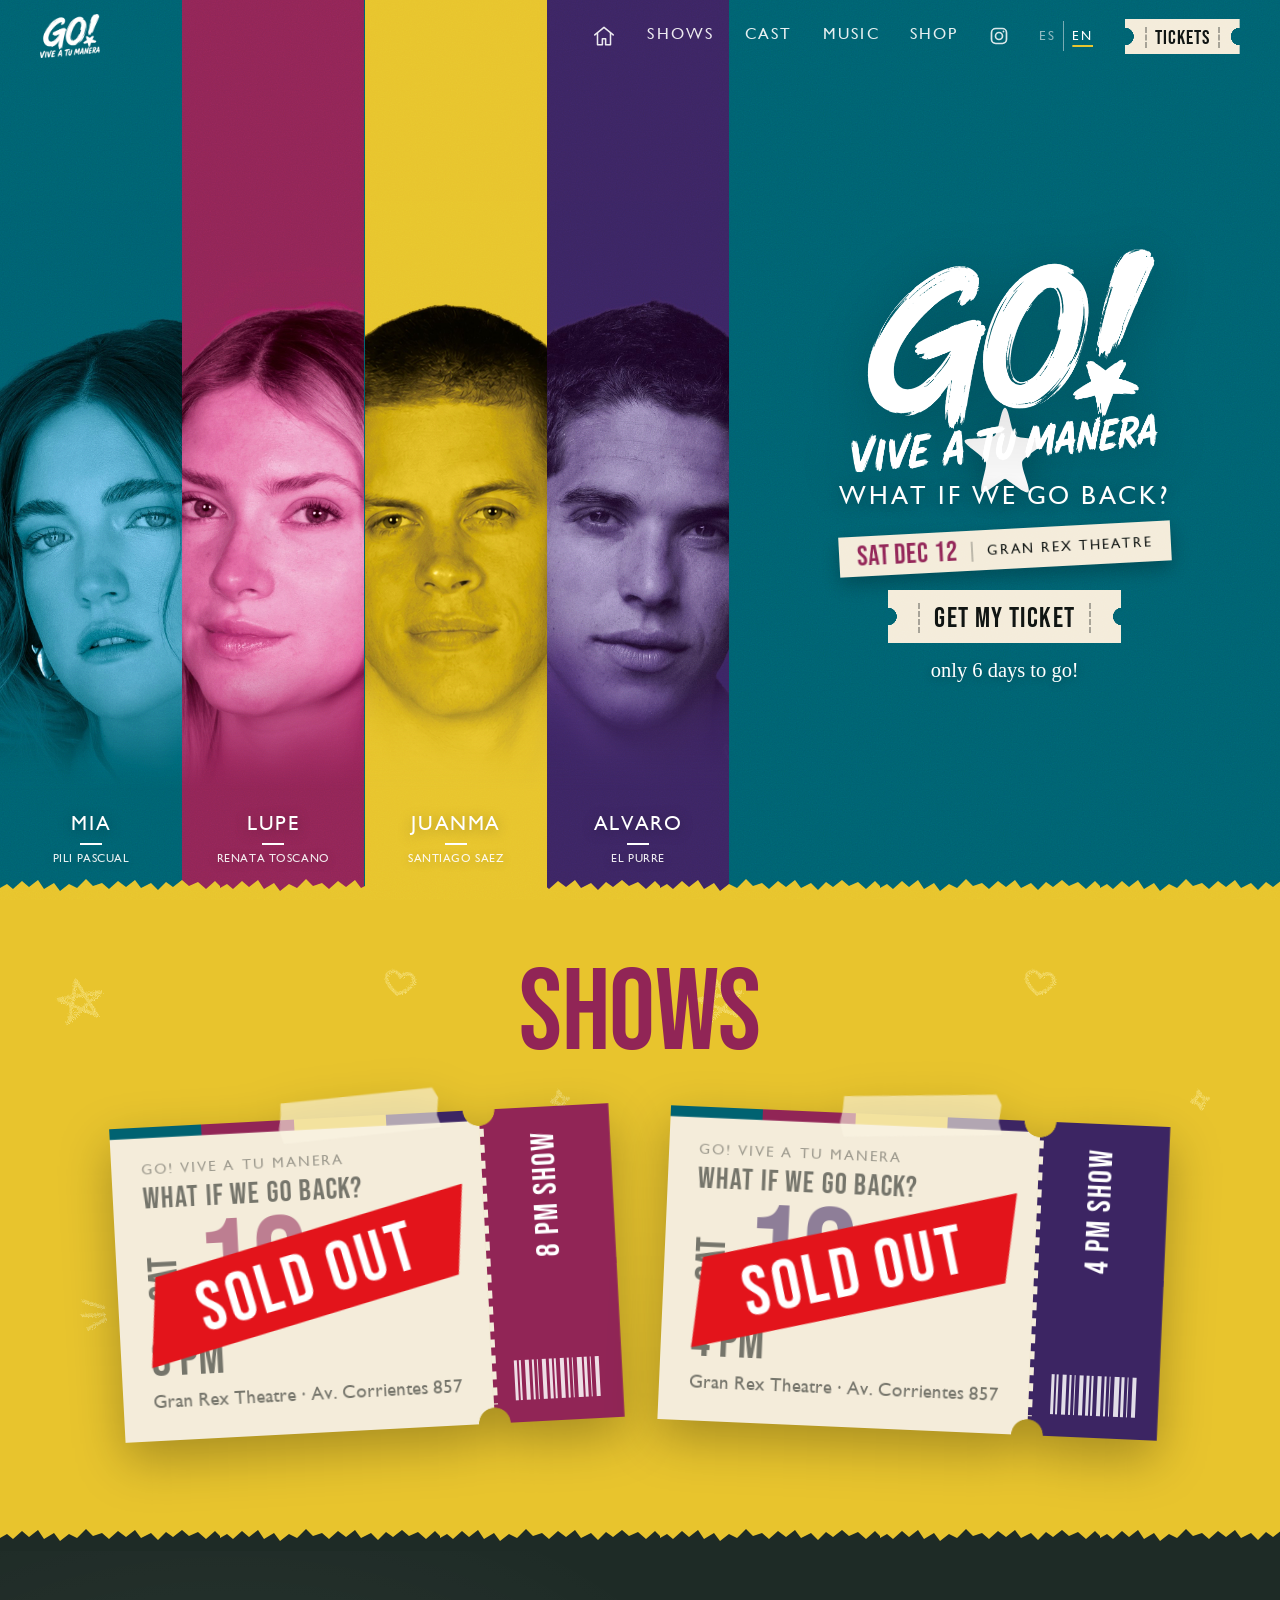
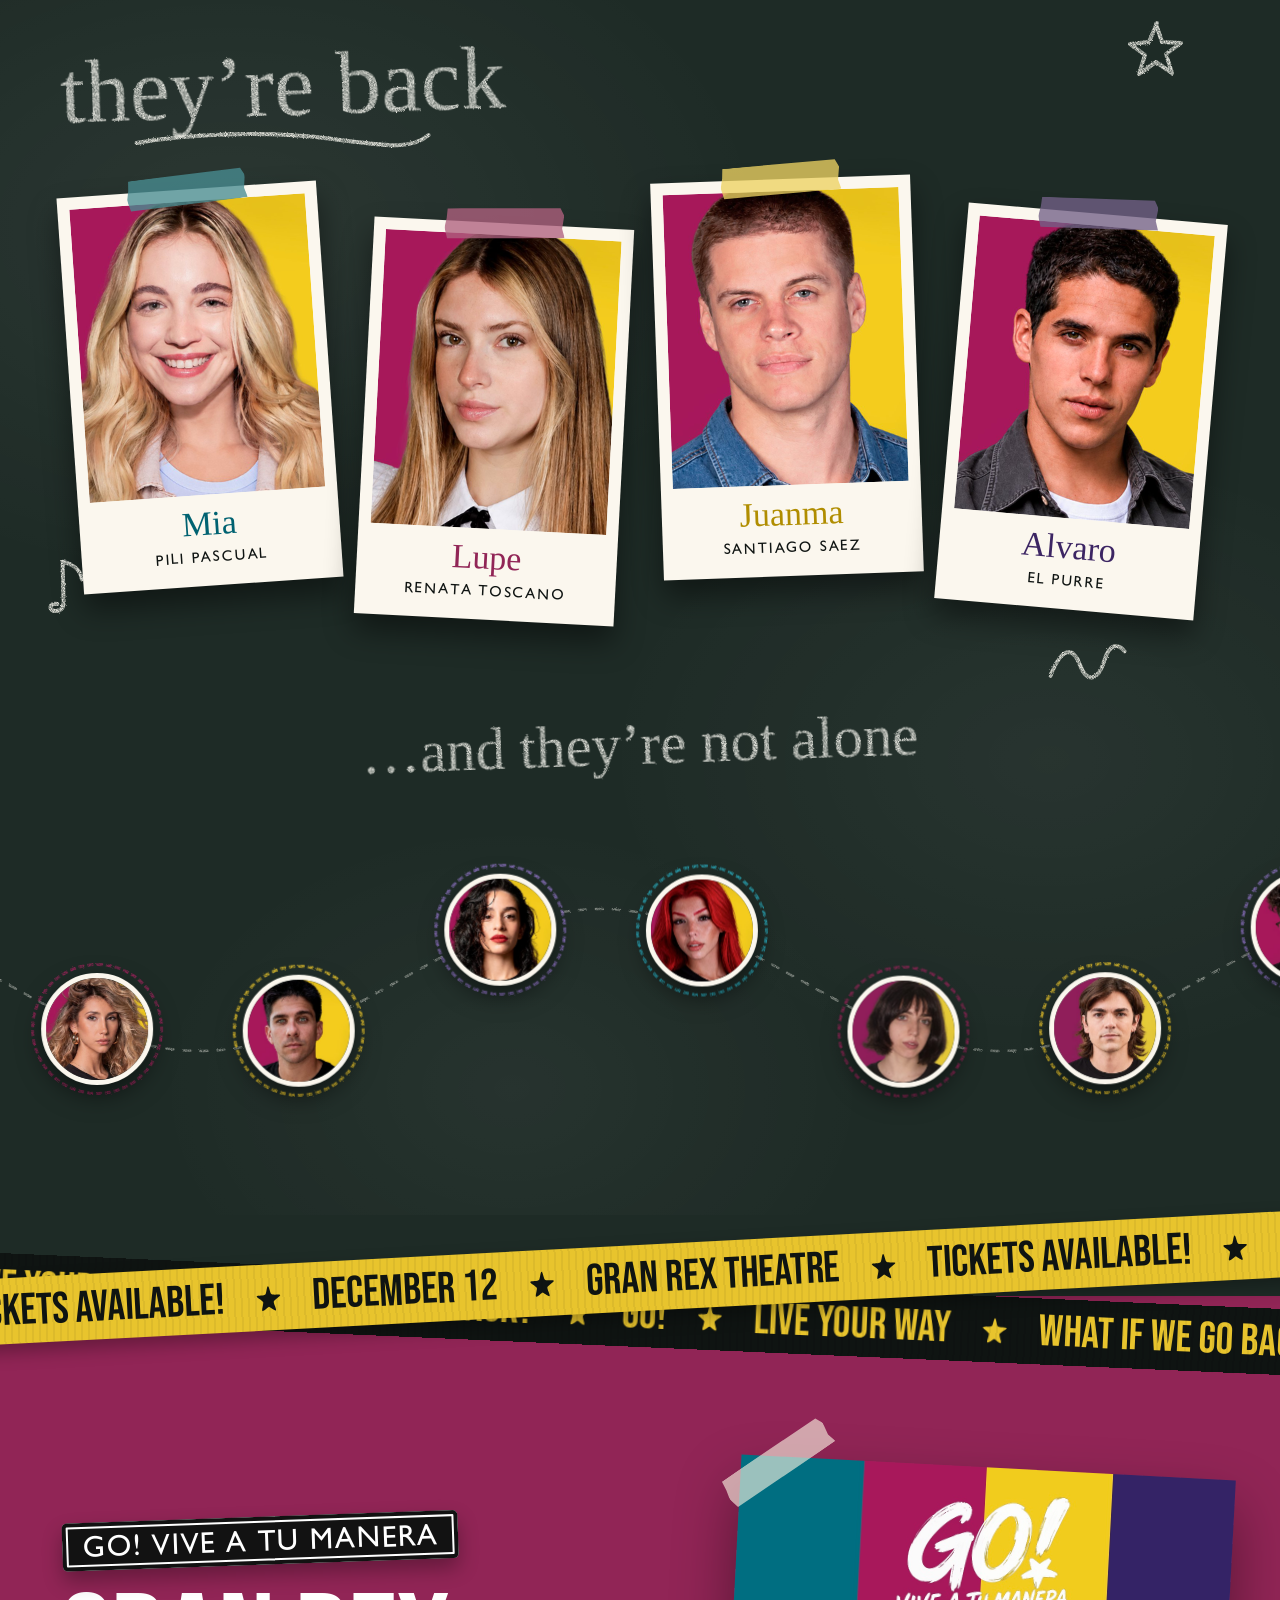
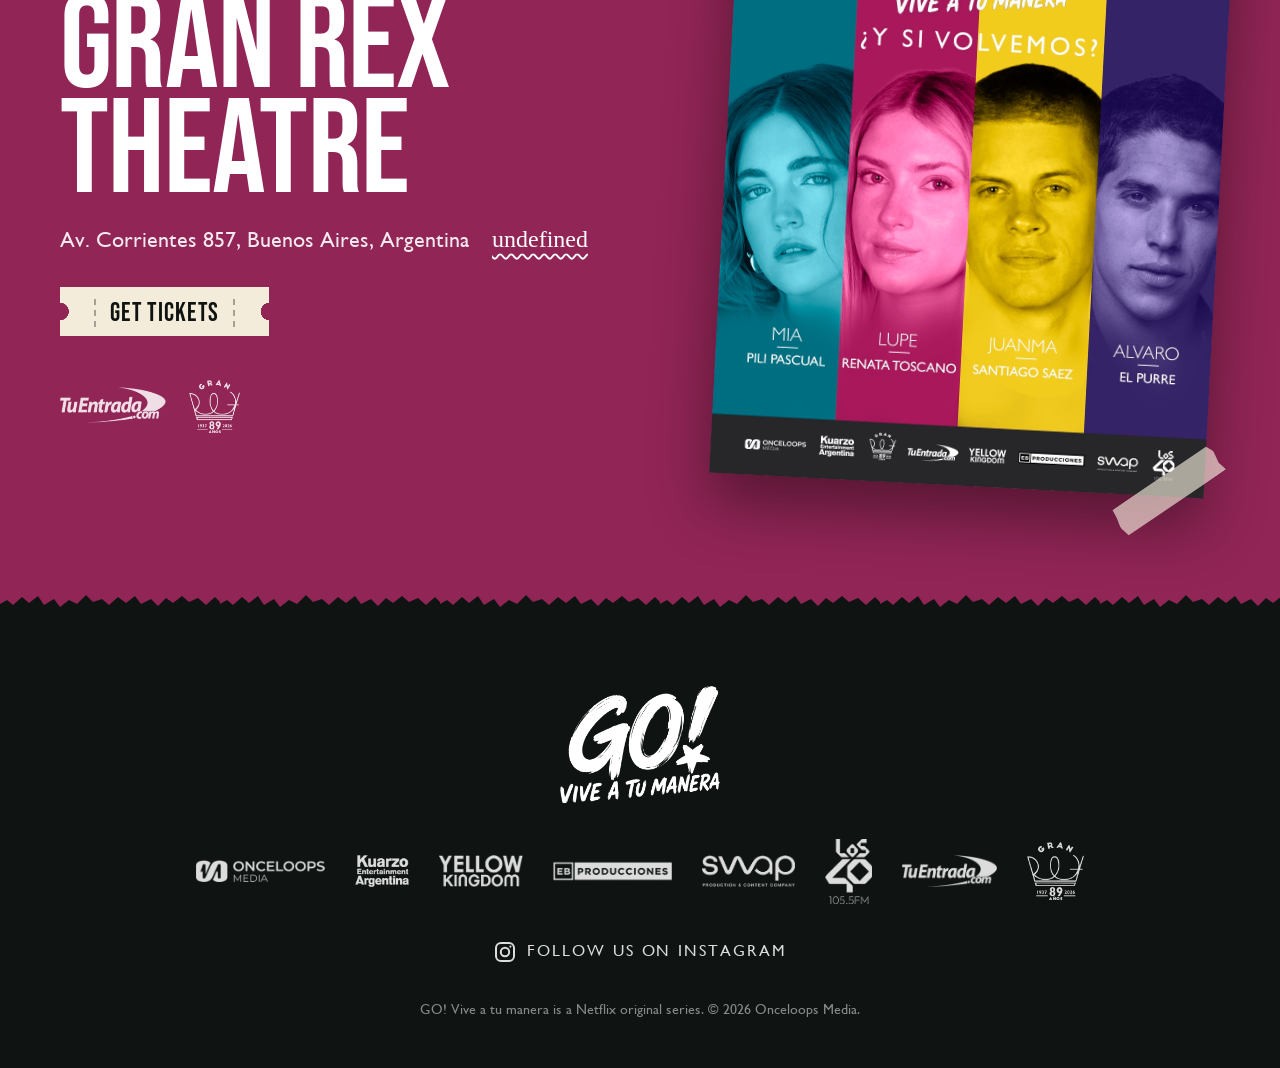
==== commit b46d2fde: "Función de las 16 hs agotada: sold out, popup de entradas apagado Co-Authored-By: Claude Opus 5.5 <n" ====
--- a/index.html
+++ b/index.html
@@ -81,7 +81,7 @@
         "offers": {
           "@type": "Offer",
           "url": "https://www.tuentrada.com/go-vive-a-tu-manera-tgr",
-          "availability": "https://schema.org/LimitedAvailability"
+          "availability": "https://schema.org/SoldOut"
         }
       },
       {
@@ -222,9 +222,8 @@
             <span class="stamp" aria-hidden="true" data-i18n="ticket.stamp">Sold out</span>
           </div>
 
-          <a class="ticket ticket--last c-alvaro toss" data-tickets href="#" style="--r:2.5deg">
-            <span class="tape" aria-hidden="true"></span>
-            <span class="ticket__flag" data-i18n="ticket.lastFlag">¡Últimas entradas!</span>
+          <div class="ticket ticket--gone c-alvaro toss" style="--r:2.5deg" aria-label="Función del sábado 12 a las 16 hs agotada" data-i18n-aria="aria.soldout16">
+            <span class="tape" aria-hidden="true"></span>
             <div class="ticket__main">
               <p class="ticket__show"><span>GO! Vive a tu manera</span><b data-i18n="ticket.title">¿Y si volvemos?</b></p>
               <div class="ticket__date"><span class="ticket__day" data-i18n="ticket.day">Sáb</span><span class="ticket__num">12</span><span class="ticket__month" data-i18n="ticket.month">Dic</span></div>
@@ -233,10 +232,10 @@
             </div>
             <div class="ticket__stub">
               <span class="ticket__stub-label" data-i18n="ticket.s16">Función 16 hs</span>
-              <span class="ticket__buy" data-i18n="ticket.buy">Comprar</span>
               <i class="barcode" aria-hidden="true"></i>
             </div>
-          </a>
+            <span class="stamp" aria-hidden="true" data-i18n="ticket.stamp">Sold out</span>
+          </div>
 
         </div>
       </div>
@@ -387,6 +386,6 @@
   </dialog>
 
   <script src="pixels.js?v=1"></script>
-  <script src="script.js?v=55"></script>
+  <script src="script.js?v=56"></script>
 </body>
 </html>
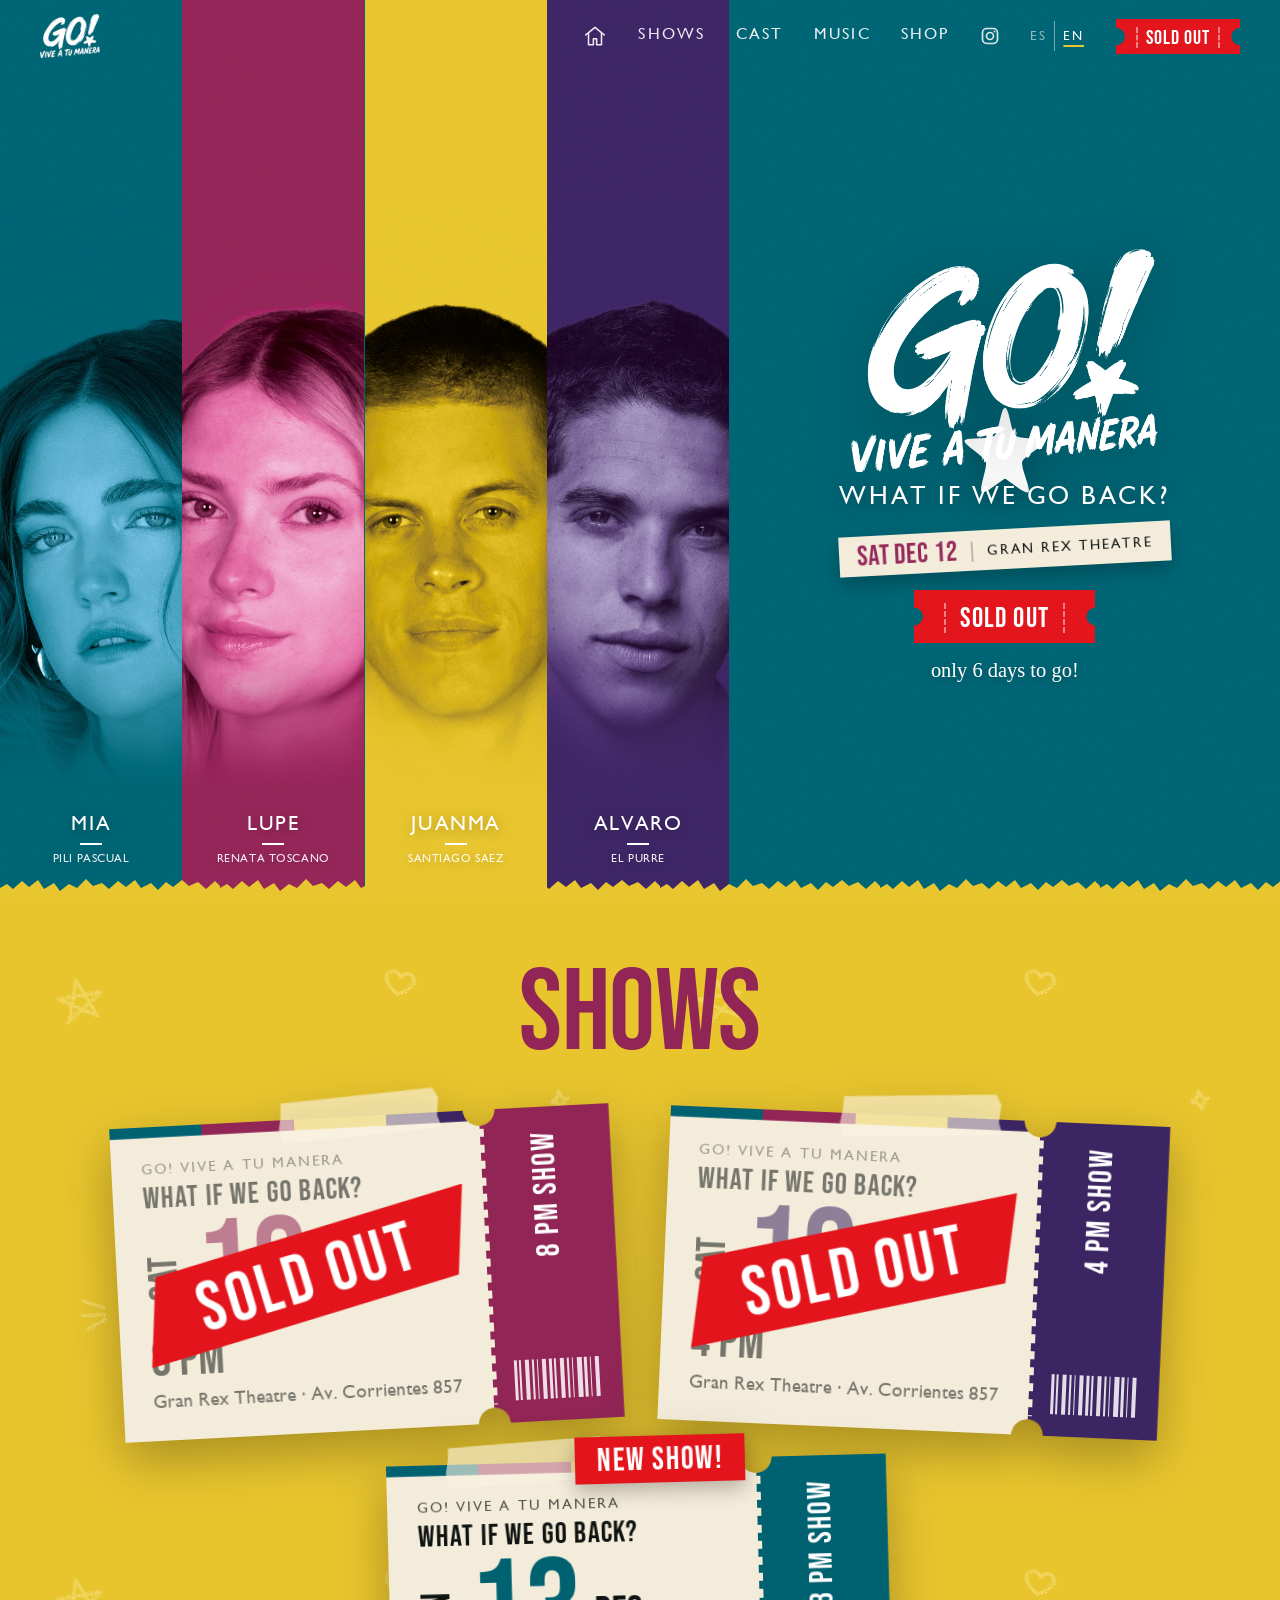
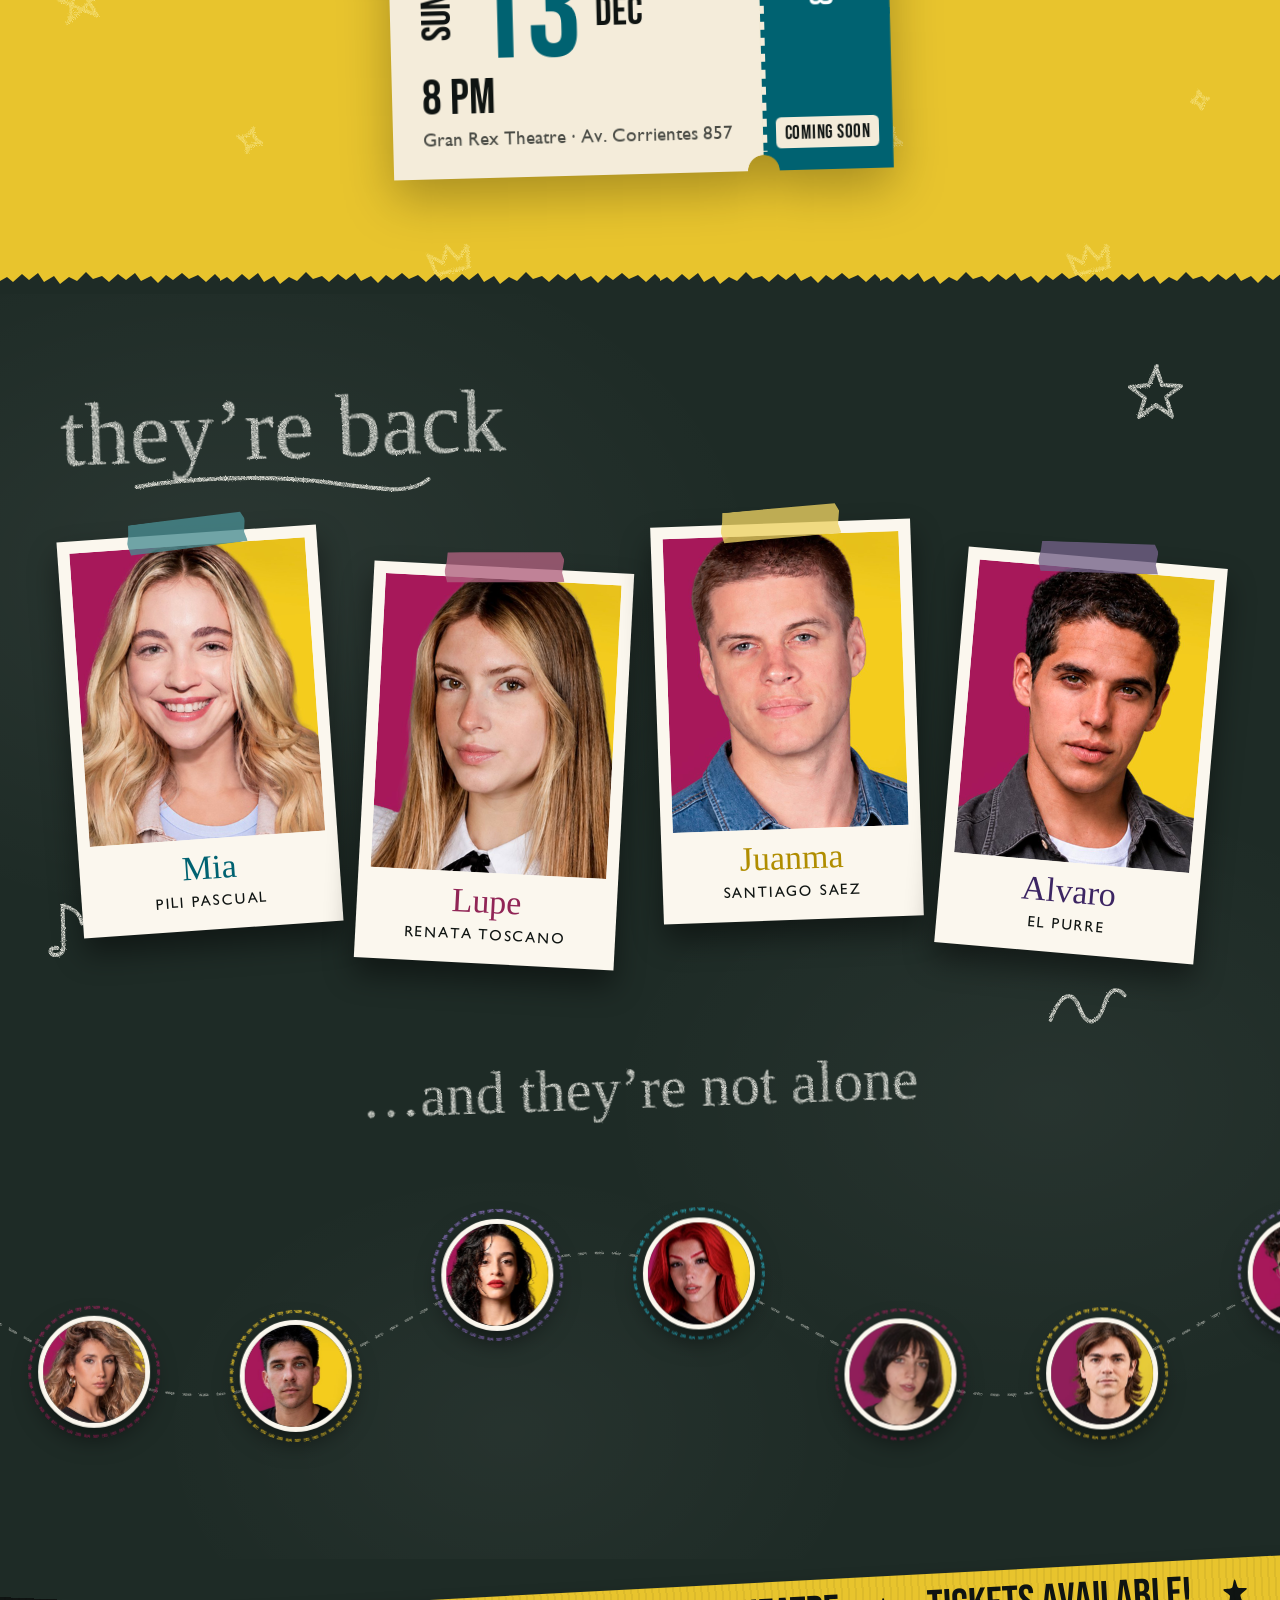
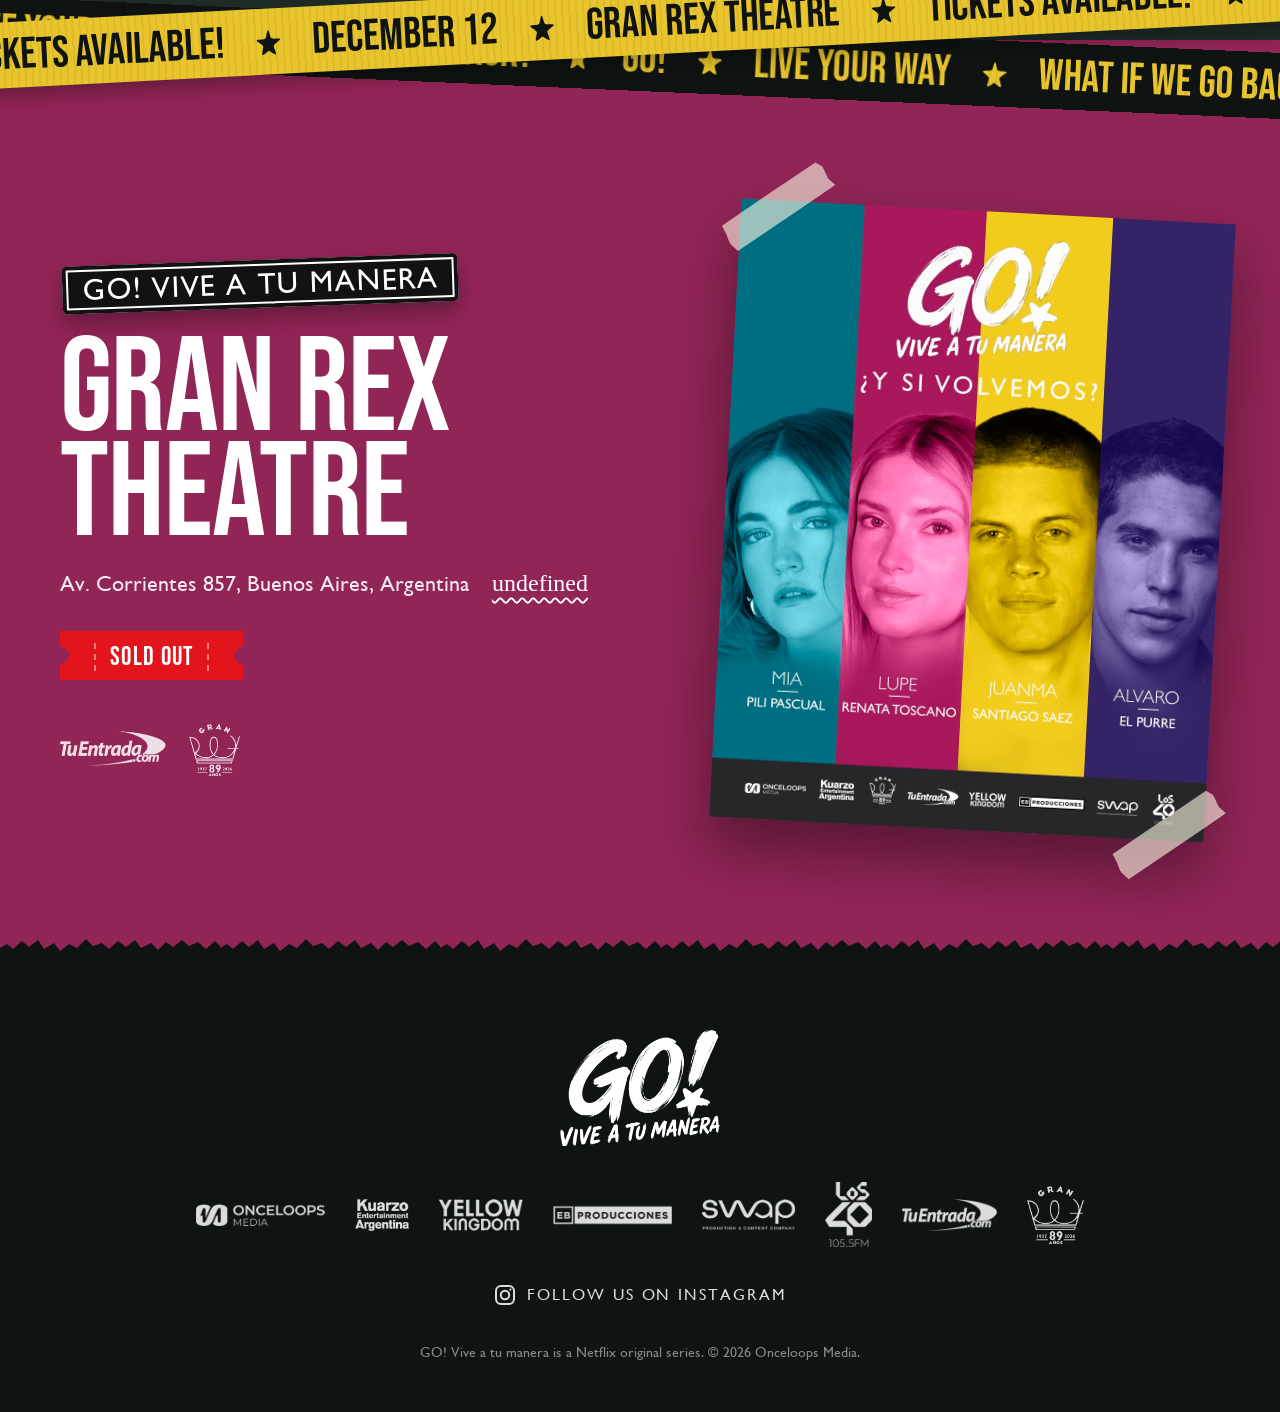
==== commit 4295ceec: "Botones de entradas en Sold out y nueva función Dom 13 Dic 20 hs (próximamente) Co-Authored-By: Clau" ====
--- a/index.html
+++ b/index.html
@@ -23,7 +23,7 @@
   <link rel="preconnect" href="https://fonts.gstatic.com" crossorigin>
   <link href="https://fonts.googleapis.com/css2?family=Bebas+Neue&family=Permanent+Marker&display=swap" rel="stylesheet">
   <link rel="preload" href="fonts/gillsans.woff" as="font" type="font/woff" crossorigin>
-  <link rel="stylesheet" href="style.css?v=94">
+  <link rel="stylesheet" href="style.css?v=96">
   <script type="application/ld+json">
   {
     "@context": "https://schema.org",
@@ -129,6 +129,52 @@
           "url": "https://www.tuentrada.com/go-vive-a-tu-manera-tgr",
           "availability": "https://schema.org/SoldOut"
         }
+      },
+      {
+        "@type": "Event",
+        "name": "GO! Vive a tu manera · ¿Y si volvemos?",
+        "description": "Mia, Lupe, Juanma y Alvaro vuelven al escenario. GO! Vive a tu manera en vivo en el Teatro Gran Rex, nueva función del domingo 13 a las 20 hs.",
+        "startDate": "2026-12-13T20:00:00-03:00",
+        "eventStatus": "https://schema.org/EventScheduled",
+        "eventAttendanceMode": "https://schema.org/OfflineEventAttendanceMode",
+        "location": {
+          "@type": "Place",
+          "name": "Teatro Gran Rex",
+          "address": {
+            "@type": "PostalAddress",
+            "streetAddress": "Av. Corrientes 857",
+            "addressLocality": "Ciudad Autónoma de Buenos Aires",
+            "addressRegion": "CABA",
+            "addressCountry": "AR"
+          }
+        },
+        "image": [
+          "https://goviveatumanera.com/img/key-visual.jpg"
+        ],
+        "performer": [
+          {
+            "@type": "Person",
+            "name": "Pili Pascual"
+          },
+          {
+            "@type": "Person",
+            "name": "Renata Toscano"
+          },
+          {
+            "@type": "Person",
+            "name": "Santiago Saez"
+          },
+          {
+            "@type": "Person",
+            "name": "El Purre"
+          }
+        ],
+        "url": "https://goviveatumanera.com/",
+        "offers": {
+          "@type": "Offer",
+          "url": "https://goviveatumanera.com/",
+          "availability": "https://schema.org/PreOrder"
+        }
       }
     ]
   }
@@ -169,7 +215,7 @@
       <button type="button" data-lang="es" lang="es">ES</button>
       <button type="button" data-lang="en" lang="en">EN</button>
     </div>
-    <a class="ticket-btn ticket-btn--sm" data-tickets href="#"><span data-i18n="nav.tickets">Entradas</span></a>
+    <span class="ticket-btn ticket-btn--sm is-soldout" aria-disabled="true"><span data-i18n="cta.soldout">Sold out</span></span>
     <button class="nav__toggle" type="button" aria-expanded="false" aria-controls="menu" aria-label="Menú" data-i18n-aria="aria.menu"><span></span><span></span><span></span></button>
   </header>
 
@@ -193,7 +239,7 @@
         <p class="hero__claim" data-split data-i18n="hero.claim">¿Y si volvemos?</p>
         <p class="hero__tag"><b data-i18n="hero.date">Sáb 12 Dic</b><span data-i18n="venue.name">Teatro Gran Rex</span></p>
         <div class="hero__cta">
-          <a class="ticket-btn ticket-btn--lg" data-tickets href="#"><span data-i18n="cta.main">Quiero mi entrada</span></a>
+          <span class="ticket-btn ticket-btn--lg is-soldout" aria-disabled="true"><span data-i18n="cta.soldout">Sold out</span></span>
           <p class="hand hero__hand" data-countdown="2026-12-12T16:00:00-03:00"><span data-days-left>¡corré que vuelan!</span>
             <svg class="doodle doodle--arrow" viewBox="0 0 120 70" aria-hidden="true"><path pathLength="1" d="M112 8 C 90 4, 70 20, 74 36 C 78 52, 58 62, 40 52 C 26 44, 20 40, 10 46 M 20 36 L 9 46 L 22 54"/></svg>
           </p>
@@ -235,6 +281,22 @@
               <i class="barcode" aria-hidden="true"></i>
             </div>
             <span class="stamp" aria-hidden="true" data-i18n="ticket.stamp">Sold out</span>
+          </div>
+
+          <div class="ticket ticket--last ticket--soon c-mia toss" style="--r:-1.5deg" aria-label="Nueva función: domingo 13 a las 20 hs, entradas a la venta próximamente" data-i18n-aria="aria.soon13">
+            <span class="tape" aria-hidden="true"></span>
+            <span class="ticket__flag" data-i18n="ticket.newFlag">¡Nueva función!</span>
+            <div class="ticket__main">
+              <p class="ticket__show"><span>GO! Vive a tu manera</span><b data-i18n="ticket.title">¿Y si volvemos?</b></p>
+              <div class="ticket__date"><span class="ticket__day" data-i18n="ticket.daySun">Dom</span><span class="ticket__num">13</span><span class="ticket__month" data-i18n="ticket.month">Dic</span></div>
+              <p class="ticket__time" data-i18n="ticket.t20">20 hs</p>
+              <p class="ticket__place" data-i18n="ticket.place">Teatro Gran Rex · Av. Corrientes 857</p>
+            </div>
+            <div class="ticket__stub">
+              <span class="ticket__stub-label" data-i18n="ticket.s20">Función 20 hs</span>
+              <span class="ticket__soon" data-i18n="ticket.soon">Próximamente</span>
+              <i class="barcode" aria-hidden="true"></i>
+            </div>
           </div>
 
         </div>
@@ -316,7 +378,7 @@
           <!-- dirección con "cómo llegar" al lado; abajo el botón y después los logos -->
           <p class="lugar__addr"><span data-i18n="venue.addr">Av. Corrientes 857, CABA</span><a class="hand-link" href="como-llegar.html" data-i18n="venue.map">cómo llegar →</a></p>
           <div class="lugar__actions">
-            <a class="ticket-btn" data-tickets href="#"><span data-i18n="cta.buy">Comprar entradas</span></a>
+            <span class="ticket-btn is-soldout" aria-disabled="true"><span data-i18n="cta.soldout">Sold out</span></span>
           </div>
           <img class="lugar__logos" src="img/ticketeras.png" alt="TuEntrada.com · Teatro Gran Rex, 89 años" loading="lazy">
         </div>
@@ -349,7 +411,7 @@
   </footer>
 
   <!-- CTA fija en mobile -->
-  <a class="sticky-cta ticket-btn" data-tickets href="#"><span data-i18n="cta.main">Quiero mi entrada</span></a>
+  <span class="sticky-cta ticket-btn is-soldout" aria-disabled="true"><span data-i18n="cta.soldout">Sold out</span></span>
 
   <!-- POPUP: aparece a los 5 s y va rotando entre entradas, canciones y merch -->
   <dialog class="popup" aria-labelledby="popup-title">
@@ -386,6 +448,6 @@
   </dialog>
 
   <script src="pixels.js?v=1"></script>
-  <script src="script.js?v=56"></script>
+  <script src="script.js?v=58"></script>
 </body>
 </html>
--- a/style.css
+++ b/style.css
@@ -130,6 +130,9 @@
 .ticket-btn--lg { font-size: 34px; padding: 16px 40px 12px; }
 .ticket-btn--sm { font-size: 20px; padding: 8px 20px 6px; }
 .ticket-btn--sm span { padding: 1px 8px 0; }
+/* funciones agotadas: el botón queda como cartel rojo de "Sold out", sin link */
+.ticket-btn.is-soldout, .ticket-btn.is-soldout:hover { background: #e3141b; color: #fff; cursor: default; }
+.ticket-btn.is-soldout span { border-color: rgba(255,255,255,.45); }
 
 .hand-link { font-family: var(--hand); font-size: 24px; text-decoration: underline wavy; text-decoration-thickness: 2px; text-underline-offset: 6px; transition: color .2s; }
 .hand-link:hover { color: var(--juanma); }
@@ -379,6 +382,12 @@
 }
 .barcode { width: 64px; height: 30px; background: repeating-linear-gradient(90deg, currentColor 0 2px, transparent 2px 4px, currentColor 4px 5px, transparent 5px 8px, currentColor 8px 11px, transparent 11px 13px); opacity: .85; }
 .ticket.c-juanma .ticket__stub { color: var(--ink); }
+/* nueva función, todavía sin venta: "Próximamente" donde va el código de barras (no es link) */
+.ticket__soon {
+  white-space: nowrap; padding: 6px 6px 3px; border-radius: 4px;
+  font-family: var(--display); font-size: 14px; line-height: 1; letter-spacing: .04em; text-transform: uppercase;
+  background: var(--paper); color: var(--ink);
+}
 
 .ticket--gone .ticket__main > * { opacity: .55; }
 
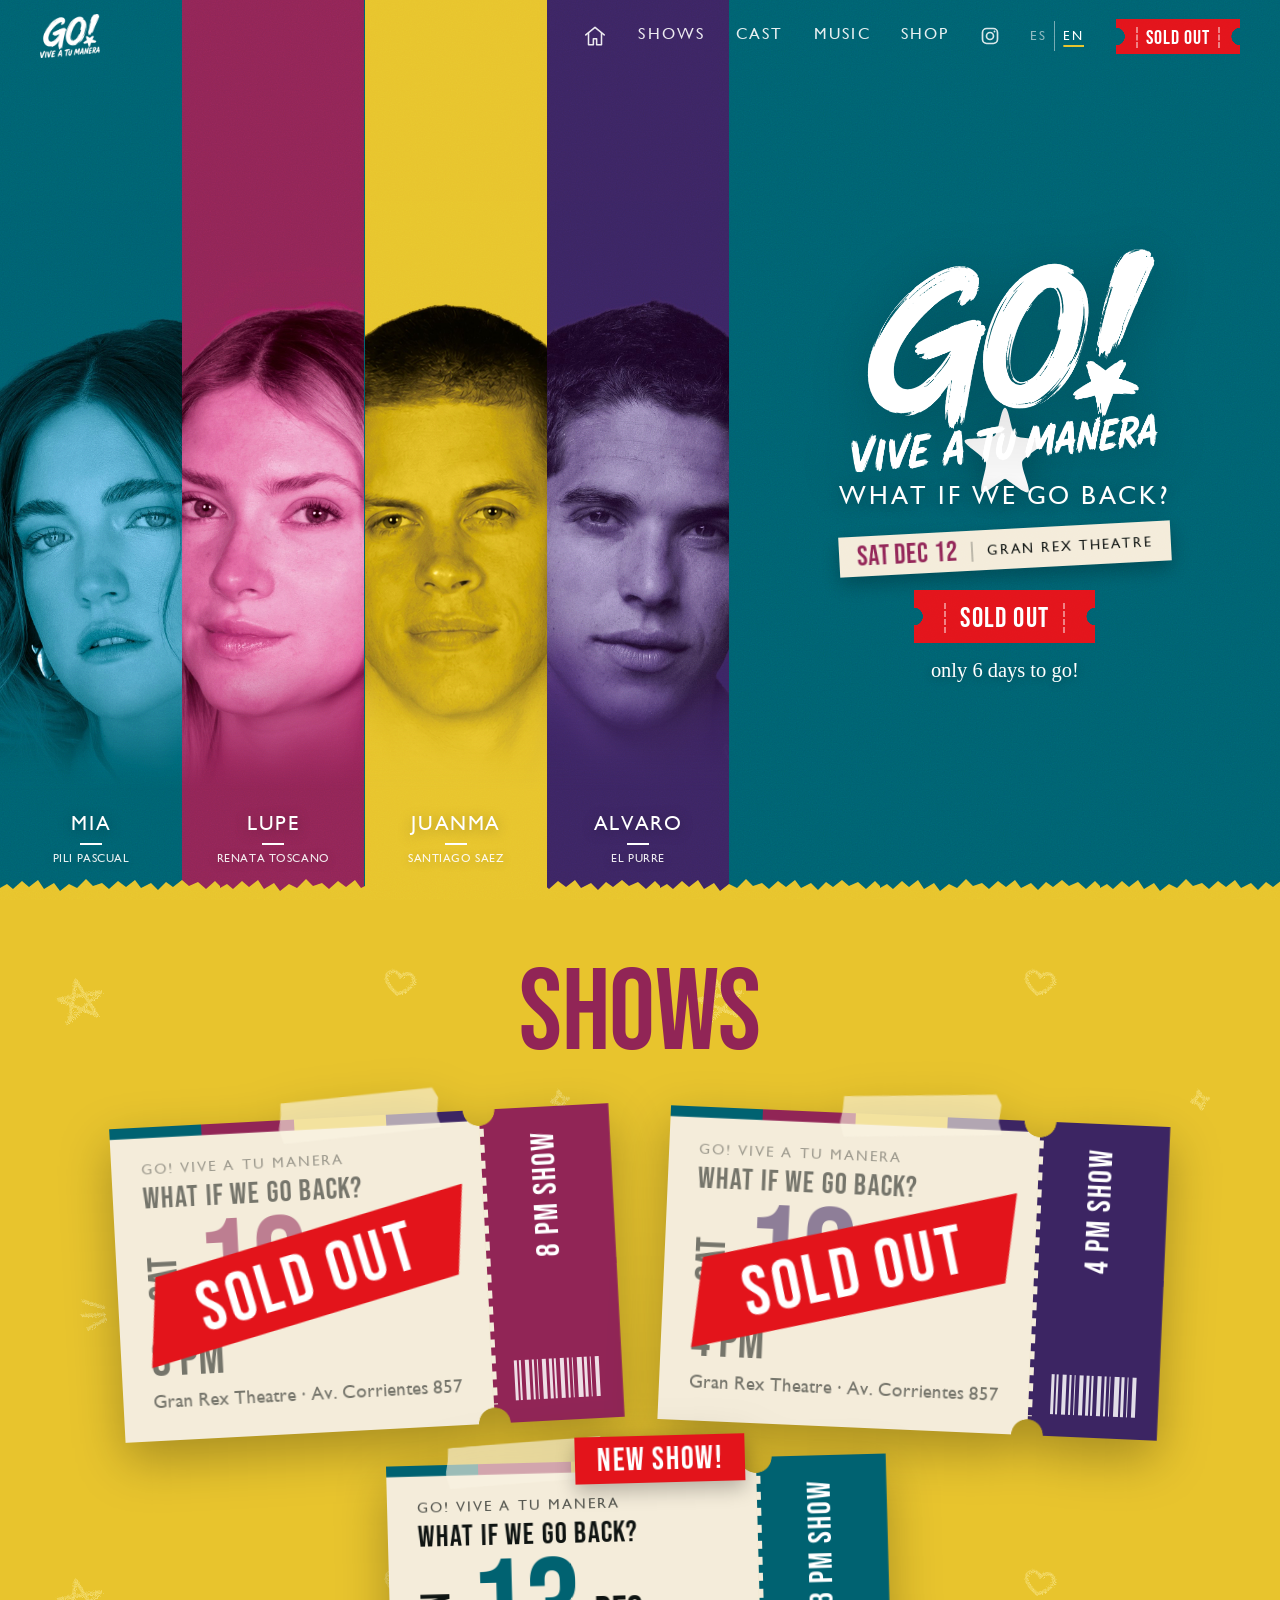
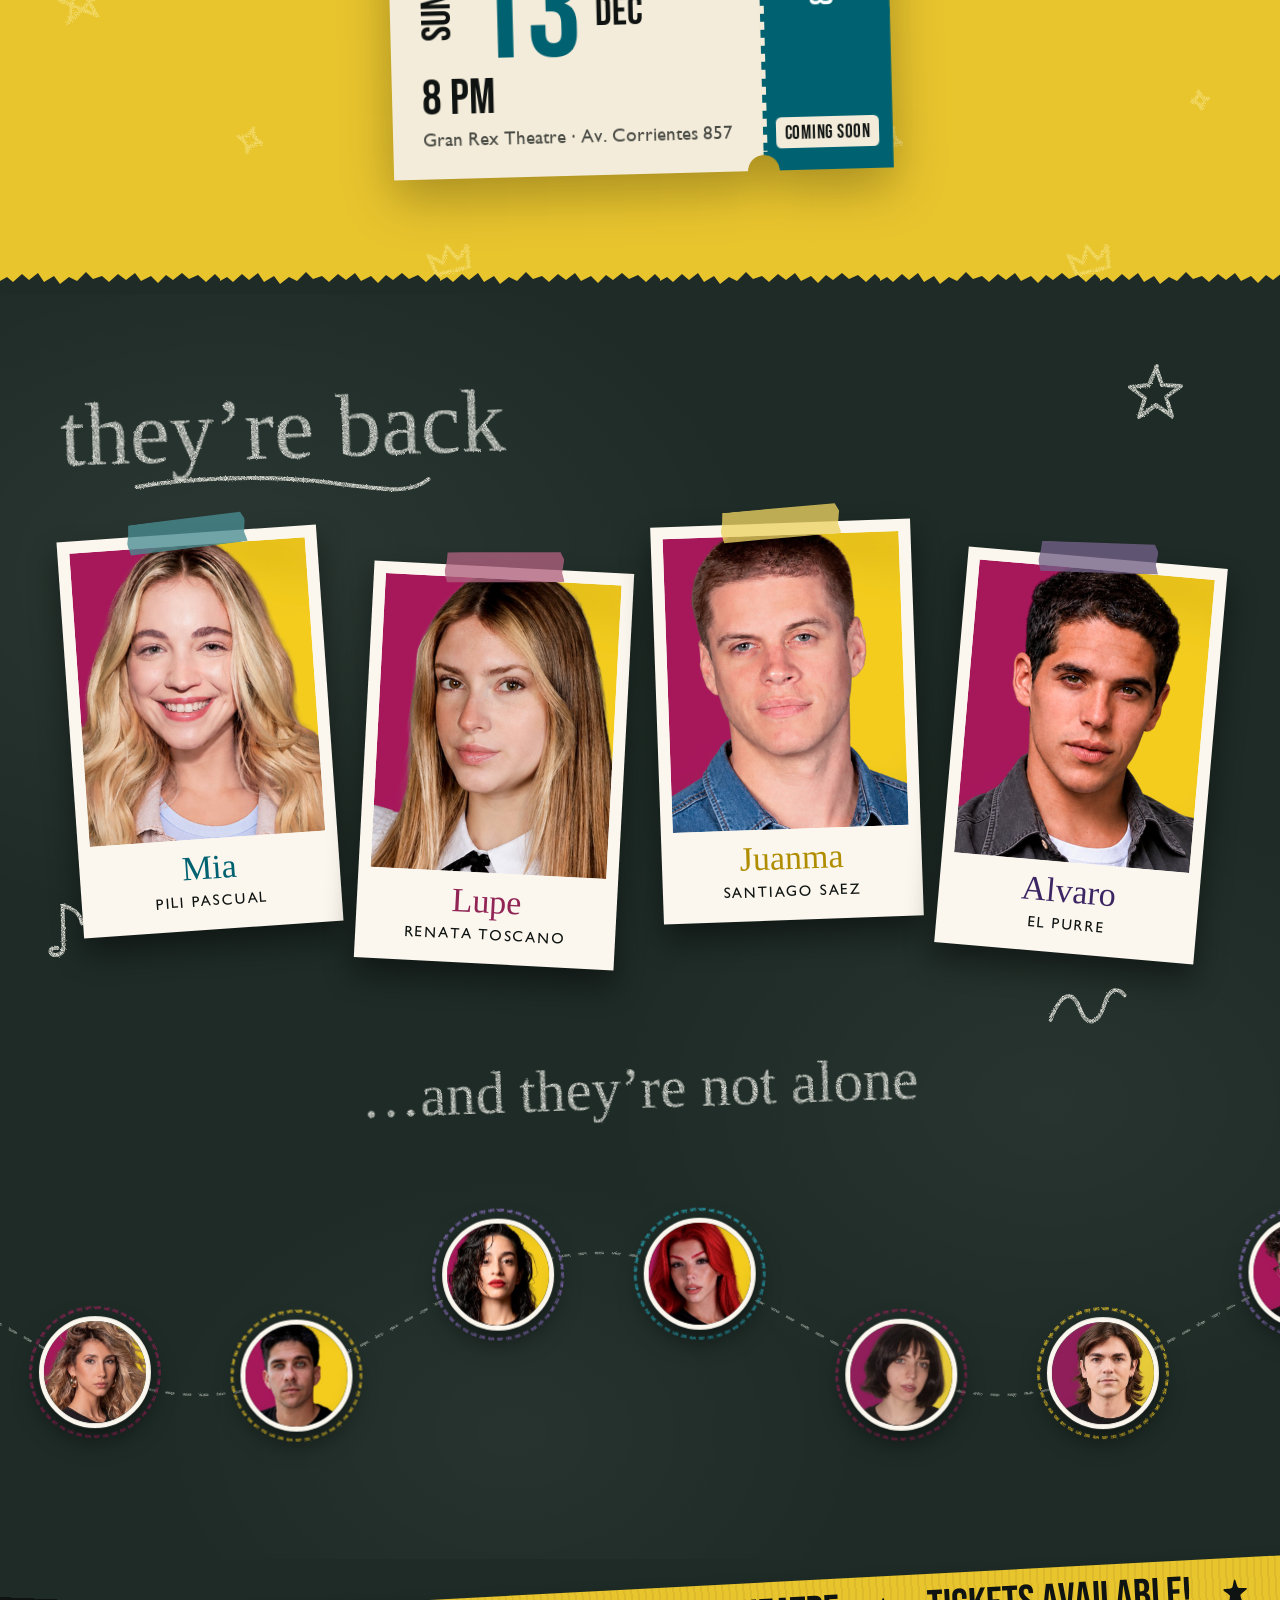
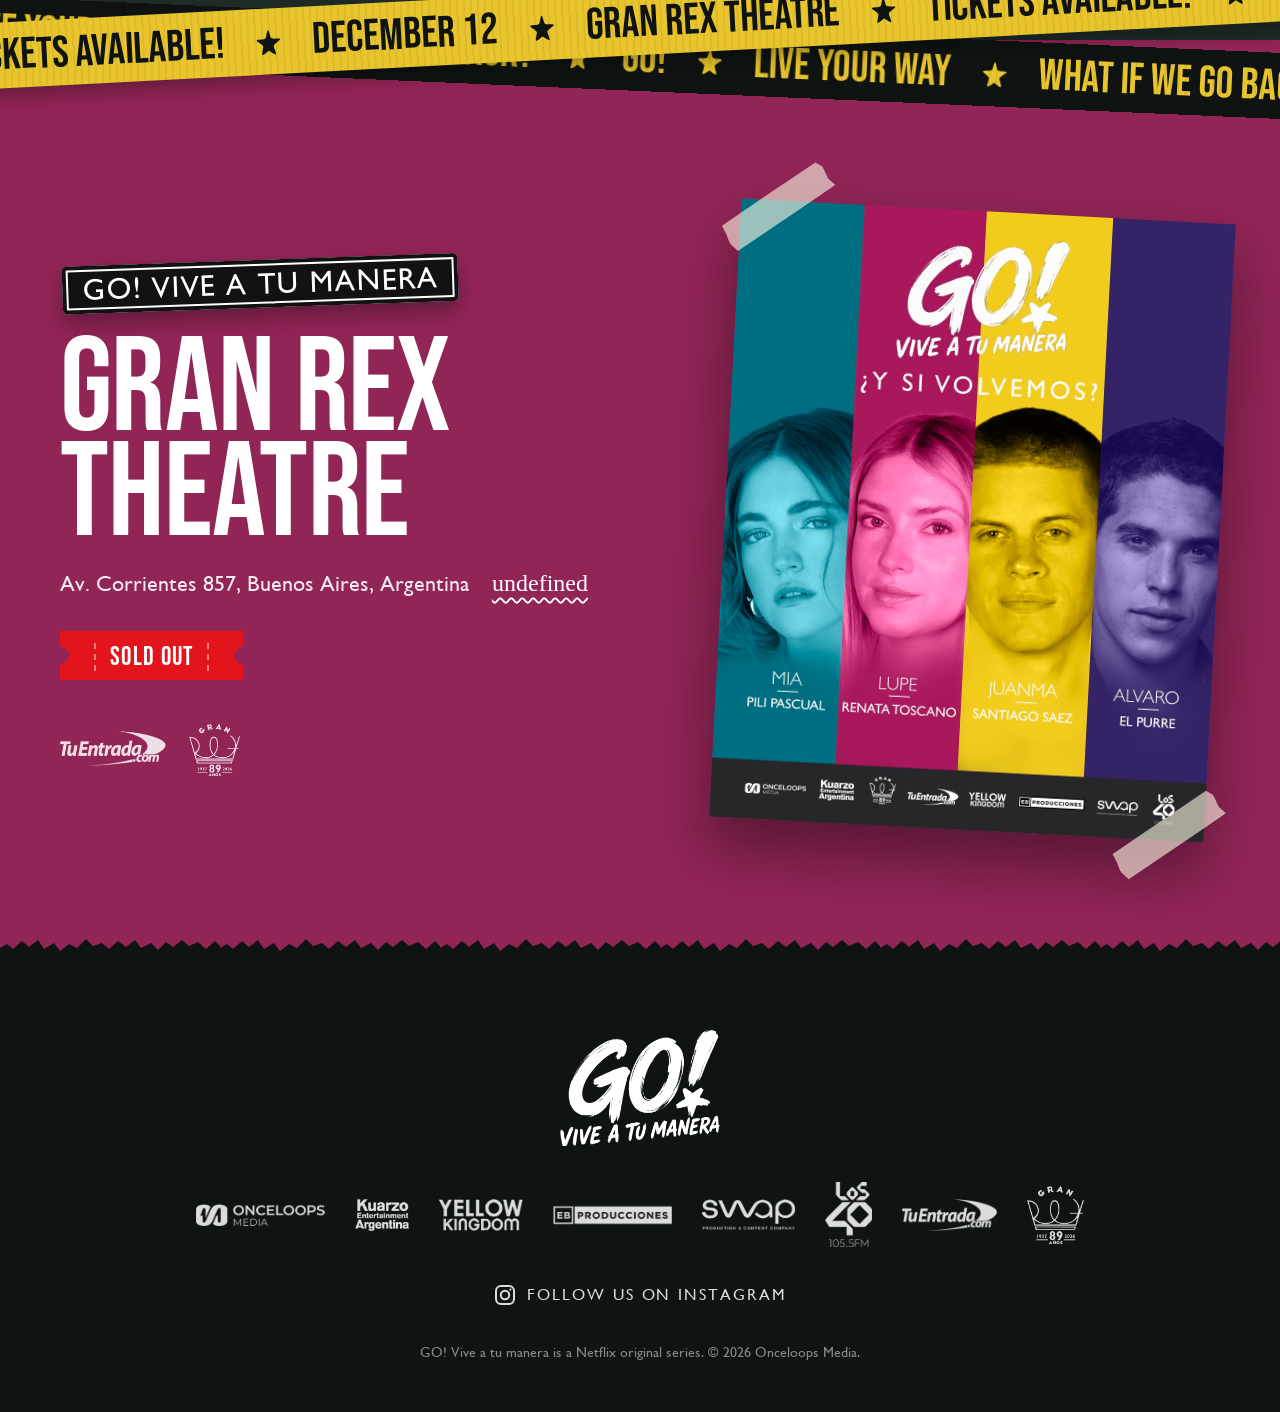
==== commit 88e54190: "Botones Sold out vuelven a llevar a TuEntrada Co-Authored-By: Claude Opus 5.5 <noreply@anthropic.com" ====
--- a/index.html
+++ b/index.html
@@ -23,7 +23,7 @@
   <link rel="preconnect" href="https://fonts.gstatic.com" crossorigin>
   <link href="https://fonts.googleapis.com/css2?family=Bebas+Neue&family=Permanent+Marker&display=swap" rel="stylesheet">
   <link rel="preload" href="fonts/gillsans.woff" as="font" type="font/woff" crossorigin>
-  <link rel="stylesheet" href="style.css?v=96">
+  <link rel="stylesheet" href="style.css?v=97">
   <script type="application/ld+json">
   {
     "@context": "https://schema.org",
@@ -215,7 +215,7 @@
       <button type="button" data-lang="es" lang="es">ES</button>
       <button type="button" data-lang="en" lang="en">EN</button>
     </div>
-    <span class="ticket-btn ticket-btn--sm is-soldout" aria-disabled="true"><span data-i18n="cta.soldout">Sold out</span></span>
+    <a class="ticket-btn ticket-btn--sm is-soldout" data-tickets href="#"><span data-i18n="cta.soldout">Sold out</span></a>
     <button class="nav__toggle" type="button" aria-expanded="false" aria-controls="menu" aria-label="Menú" data-i18n-aria="aria.menu"><span></span><span></span><span></span></button>
   </header>
 
@@ -239,7 +239,7 @@
         <p class="hero__claim" data-split data-i18n="hero.claim">¿Y si volvemos?</p>
         <p class="hero__tag"><b data-i18n="hero.date">Sáb 12 Dic</b><span data-i18n="venue.name">Teatro Gran Rex</span></p>
         <div class="hero__cta">
-          <span class="ticket-btn ticket-btn--lg is-soldout" aria-disabled="true"><span data-i18n="cta.soldout">Sold out</span></span>
+          <a class="ticket-btn ticket-btn--lg is-soldout" data-tickets href="#"><span data-i18n="cta.soldout">Sold out</span></a>
           <p class="hand hero__hand" data-countdown="2026-12-12T16:00:00-03:00"><span data-days-left>¡corré que vuelan!</span>
             <svg class="doodle doodle--arrow" viewBox="0 0 120 70" aria-hidden="true"><path pathLength="1" d="M112 8 C 90 4, 70 20, 74 36 C 78 52, 58 62, 40 52 C 26 44, 20 40, 10 46 M 20 36 L 9 46 L 22 54"/></svg>
           </p>
@@ -378,7 +378,7 @@
           <!-- dirección con "cómo llegar" al lado; abajo el botón y después los logos -->
           <p class="lugar__addr"><span data-i18n="venue.addr">Av. Corrientes 857, CABA</span><a class="hand-link" href="como-llegar.html" data-i18n="venue.map">cómo llegar →</a></p>
           <div class="lugar__actions">
-            <span class="ticket-btn is-soldout" aria-disabled="true"><span data-i18n="cta.soldout">Sold out</span></span>
+            <a class="ticket-btn is-soldout" data-tickets href="#"><span data-i18n="cta.soldout">Sold out</span></a>
           </div>
           <img class="lugar__logos" src="img/ticketeras.png" alt="TuEntrada.com · Teatro Gran Rex, 89 años" loading="lazy">
         </div>
@@ -411,7 +411,7 @@
   </footer>
 
   <!-- CTA fija en mobile -->
-  <span class="sticky-cta ticket-btn is-soldout" aria-disabled="true"><span data-i18n="cta.soldout">Sold out</span></span>
+  <a class="sticky-cta ticket-btn is-soldout" data-tickets href="#"><span data-i18n="cta.soldout">Sold out</span></a>
 
   <!-- POPUP: aparece a los 5 s y va rotando entre entradas, canciones y merch -->
   <dialog class="popup" aria-labelledby="popup-title">
--- a/style.css
+++ b/style.css
@@ -130,8 +130,9 @@
 .ticket-btn--lg { font-size: 34px; padding: 16px 40px 12px; }
 .ticket-btn--sm { font-size: 20px; padding: 8px 20px 6px; }
 .ticket-btn--sm span { padding: 1px 8px 0; }
-/* funciones agotadas: el botón queda como cartel rojo de "Sold out", sin link */
-.ticket-btn.is-soldout, .ticket-btn.is-soldout:hover { background: #e3141b; color: #fff; cursor: default; }
+/* funciones agotadas: el botón queda como cartel rojo de "Sold out" (sigue llevando a TuEntrada) */
+.ticket-btn.is-soldout { background: #e3141b; color: #fff; }
+.ticket-btn.is-soldout:hover { background: #b80f15; }
 .ticket-btn.is-soldout span { border-color: rgba(255,255,255,.45); }
 
 .hand-link { font-family: var(--hand); font-size: 24px; text-decoration: underline wavy; text-decoration-thickness: 2px; text-underline-offset: 6px; transition: color .2s; }
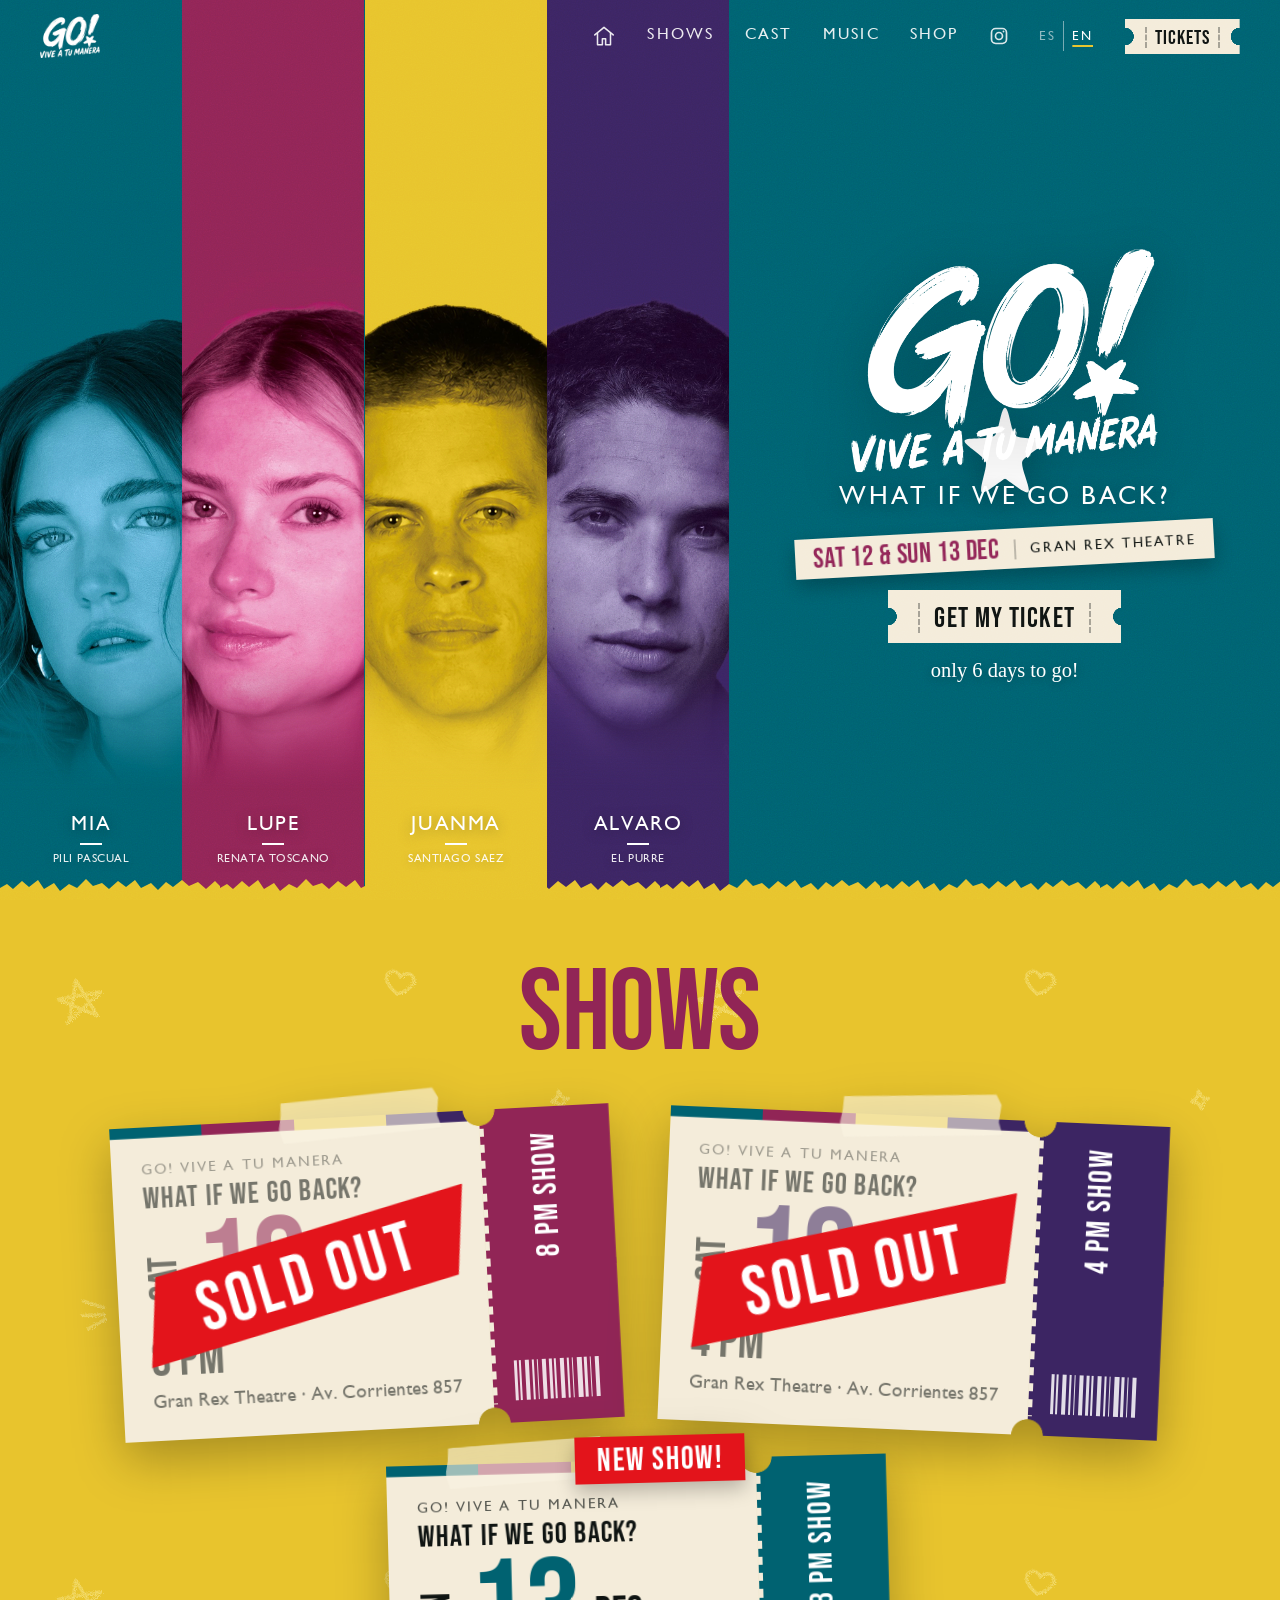
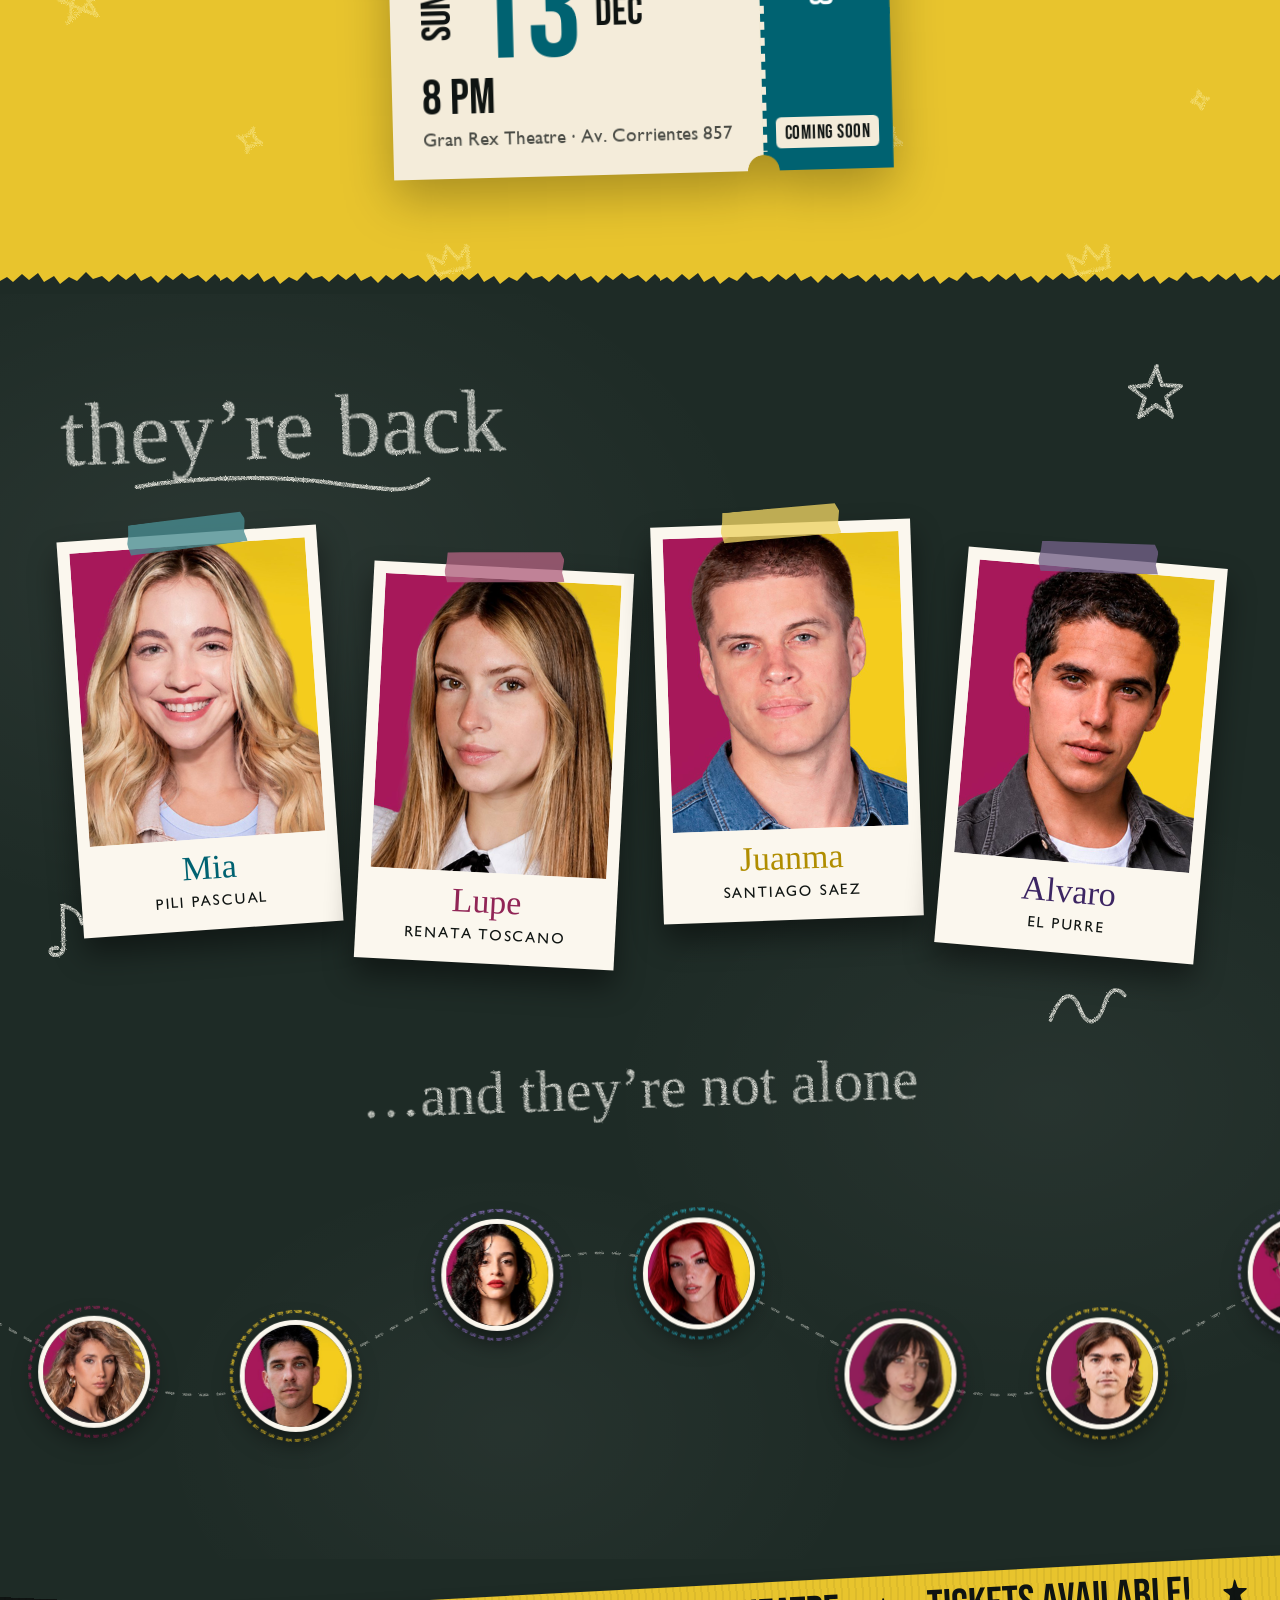
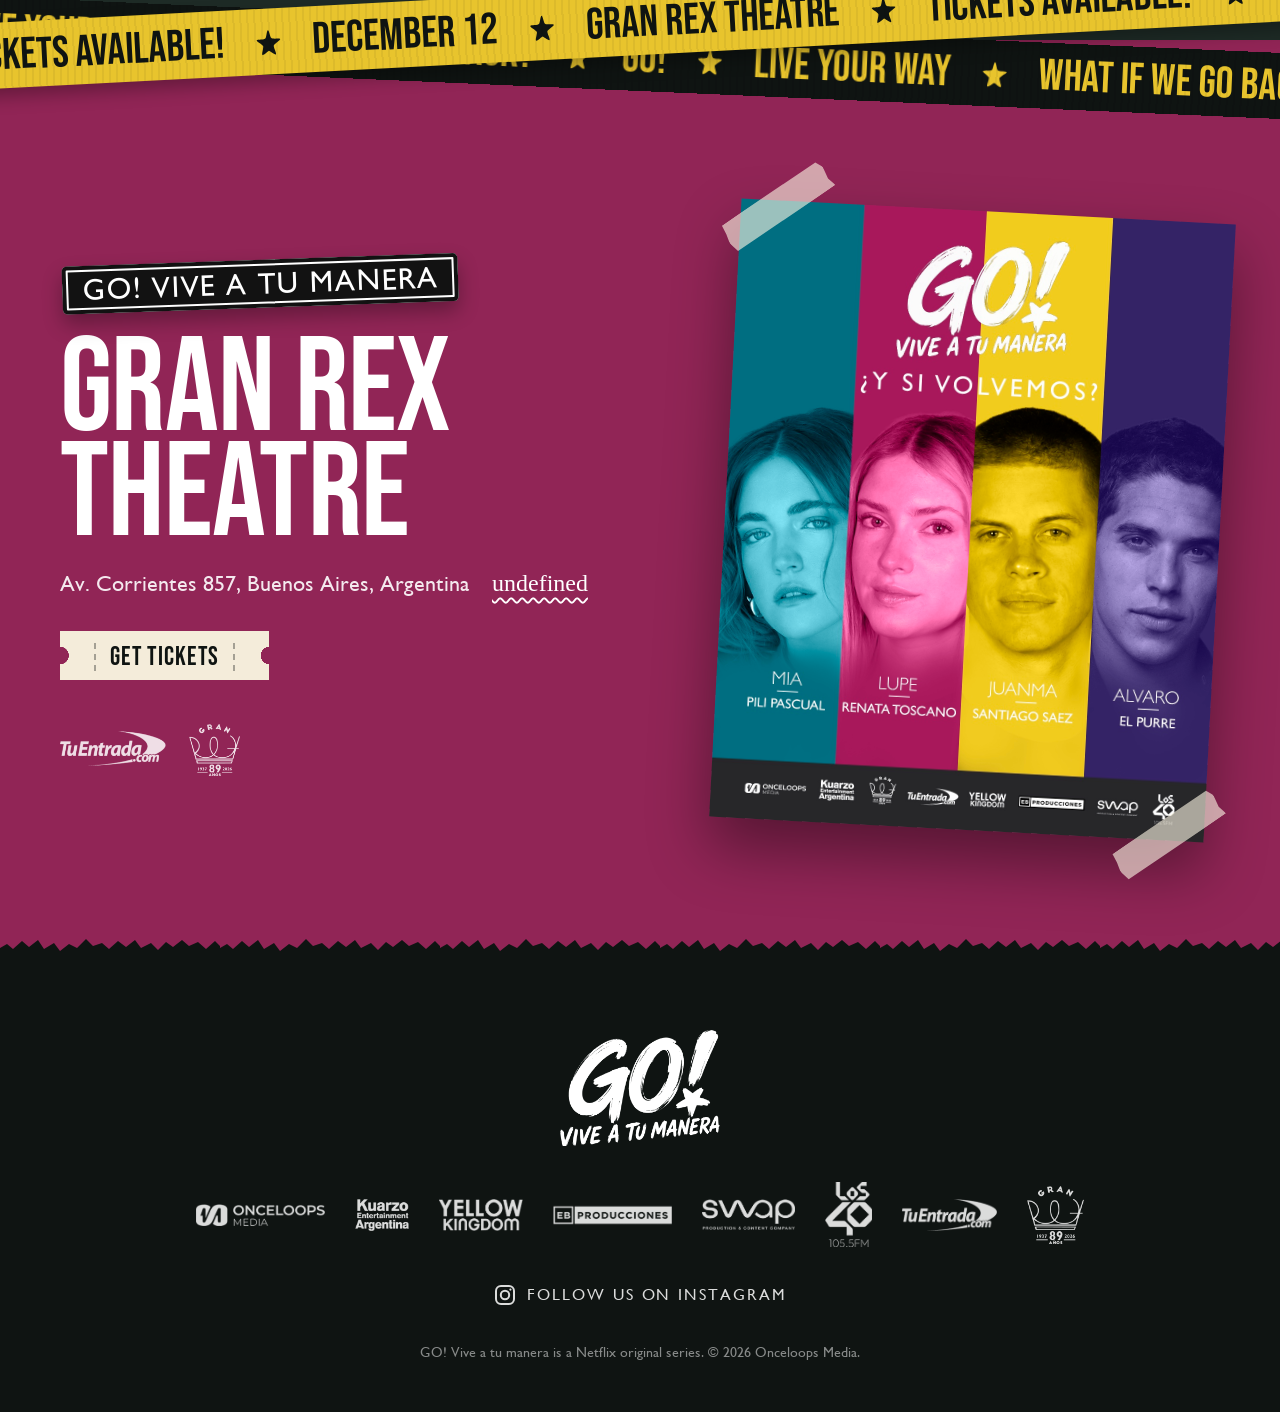
==== commit 964185f2: "Botones de entradas como antes; hero con Sáb 12 y Dom 13 Dic Co-Authored-By: Claude Opus 5.5 <norepl" ====
--- a/index.html
+++ b/index.html
@@ -4,9 +4,9 @@
   <meta charset="UTF-8">
   <meta name="viewport" content="width=device-width, initial-scale=1.0">
   <title>GO! Vive a tu manera · ¿Y si volvemos? · Teatro Gran Rex</title>
-  <meta name="description" content="Mia, Lupe, Juanma y Alvaro vuelven al escenario. GO! Vive a tu manera en vivo, 12 de diciembre en el Teatro Gran Rex. Entradas en TuEntrada.">
+  <meta name="description" content="Mia, Lupe, Juanma y Alvaro vuelven al escenario. GO! Vive a tu manera en vivo, 12 y 13 de diciembre en el Teatro Gran Rex. Entradas en TuEntrada.">
   <meta property="og:title" content="GO! Vive a tu manera · ¿Y si volvemos?">
-  <meta property="og:description" content="12 de diciembre · Teatro Gran Rex. ¡Entradas disponibles!">
+  <meta property="og:description" content="12 y 13 de diciembre · Teatro Gran Rex. ¡Nueva función el domingo 13!">
   <meta property="og:image" content="https://goviveatumanera.com/img/key-visual.jpg">
   <meta property="og:url" content="https://goviveatumanera.com/">
   <meta property="og:type" content="website">
@@ -23,7 +23,7 @@
   <link rel="preconnect" href="https://fonts.gstatic.com" crossorigin>
   <link href="https://fonts.googleapis.com/css2?family=Bebas+Neue&family=Permanent+Marker&display=swap" rel="stylesheet">
   <link rel="preload" href="fonts/gillsans.woff" as="font" type="font/woff" crossorigin>
-  <link rel="stylesheet" href="style.css?v=97">
+  <link rel="stylesheet" href="style.css?v=98">
   <script type="application/ld+json">
   {
     "@context": "https://schema.org",
@@ -215,7 +215,7 @@
       <button type="button" data-lang="es" lang="es">ES</button>
       <button type="button" data-lang="en" lang="en">EN</button>
     </div>
-    <a class="ticket-btn ticket-btn--sm is-soldout" data-tickets href="#"><span data-i18n="cta.soldout">Sold out</span></a>
+    <a class="ticket-btn ticket-btn--sm" data-tickets href="#"><span data-i18n="nav.tickets">Entradas</span></a>
     <button class="nav__toggle" type="button" aria-expanded="false" aria-controls="menu" aria-label="Menú" data-i18n-aria="aria.menu"><span></span><span></span><span></span></button>
   </header>
 
@@ -237,9 +237,9 @@
 
         <h1 class="hero__logo"><img src="img/logo-go.png" alt="GO! Vive a tu manera"></h1>
         <p class="hero__claim" data-split data-i18n="hero.claim">¿Y si volvemos?</p>
-        <p class="hero__tag"><b data-i18n="hero.date">Sáb 12 Dic</b><span data-i18n="venue.name">Teatro Gran Rex</span></p>
+        <p class="hero__tag"><b data-i18n="hero.date">Sáb 12 y Dom 13 Dic</b><span data-i18n="venue.name">Teatro Gran Rex</span></p>
         <div class="hero__cta">
-          <a class="ticket-btn ticket-btn--lg is-soldout" data-tickets href="#"><span data-i18n="cta.soldout">Sold out</span></a>
+          <a class="ticket-btn ticket-btn--lg" data-tickets href="#"><span data-i18n="cta.main">Quiero mi entrada</span></a>
           <p class="hand hero__hand" data-countdown="2026-12-12T16:00:00-03:00"><span data-days-left>¡corré que vuelan!</span>
             <svg class="doodle doodle--arrow" viewBox="0 0 120 70" aria-hidden="true"><path pathLength="1" d="M112 8 C 90 4, 70 20, 74 36 C 78 52, 58 62, 40 52 C 26 44, 20 40, 10 46 M 20 36 L 9 46 L 22 54"/></svg>
           </p>
@@ -378,7 +378,7 @@
           <!-- dirección con "cómo llegar" al lado; abajo el botón y después los logos -->
           <p class="lugar__addr"><span data-i18n="venue.addr">Av. Corrientes 857, CABA</span><a class="hand-link" href="como-llegar.html" data-i18n="venue.map">cómo llegar →</a></p>
           <div class="lugar__actions">
-            <a class="ticket-btn is-soldout" data-tickets href="#"><span data-i18n="cta.soldout">Sold out</span></a>
+            <a class="ticket-btn" data-tickets href="#"><span data-i18n="cta.buy">Comprar entradas</span></a>
           </div>
           <img class="lugar__logos" src="img/ticketeras.png" alt="TuEntrada.com · Teatro Gran Rex, 89 años" loading="lazy">
         </div>
@@ -411,7 +411,7 @@
   </footer>
 
   <!-- CTA fija en mobile -->
-  <a class="sticky-cta ticket-btn is-soldout" data-tickets href="#"><span data-i18n="cta.soldout">Sold out</span></a>
+  <a class="sticky-cta ticket-btn" data-tickets href="#"><span data-i18n="cta.main">Quiero mi entrada</span></a>
 
   <!-- POPUP: aparece a los 5 s y va rotando entre entradas, canciones y merch -->
   <dialog class="popup" aria-labelledby="popup-title">
@@ -448,6 +448,6 @@
   </dialog>
 
   <script src="pixels.js?v=1"></script>
-  <script src="script.js?v=58"></script>
+  <script src="script.js?v=59"></script>
 </body>
 </html>
--- a/style.css
+++ b/style.css
@@ -907,9 +907,9 @@
   .stripe__name::after { width: 16px; height: 2px; margin: 6px auto; }
   .stripe__name span { font-size: 10px; letter-spacing: .03em; }
   .hero__claim { font-size: clamp(17px, 6vw, 22px); }
-  .hero__tag { gap: 10px; padding: 6px 12px 4px; margin: 4px 0 10px; }
-  .hero__tag b { font-size: 28px; }
-  .hero__tag span { font-size: 13px; padding-left: 10px; letter-spacing: .08em; }
+  .hero__tag { gap: 9px; padding: 6px 11px 4px; margin: 4px 0 10px; white-space: nowrap; max-width: calc(100vw - 24px); }
+  .hero__tag b { font-size: clamp(19px, 6.4vw, 26px); }
+  .hero__tag span { font-size: clamp(9.5px, 3vw, 12px); padding-left: 9px; letter-spacing: .06em; }
   .ticket-btn--lg { font-size: clamp(22px, 7vw, 28px); padding: 13px 26px 10px; }
   .hero__hand { position: static; margin-top: 8px; text-align: center; transform: rotate(-3deg); font-size: 18px; }
   .doodle--arrow { display: none; }
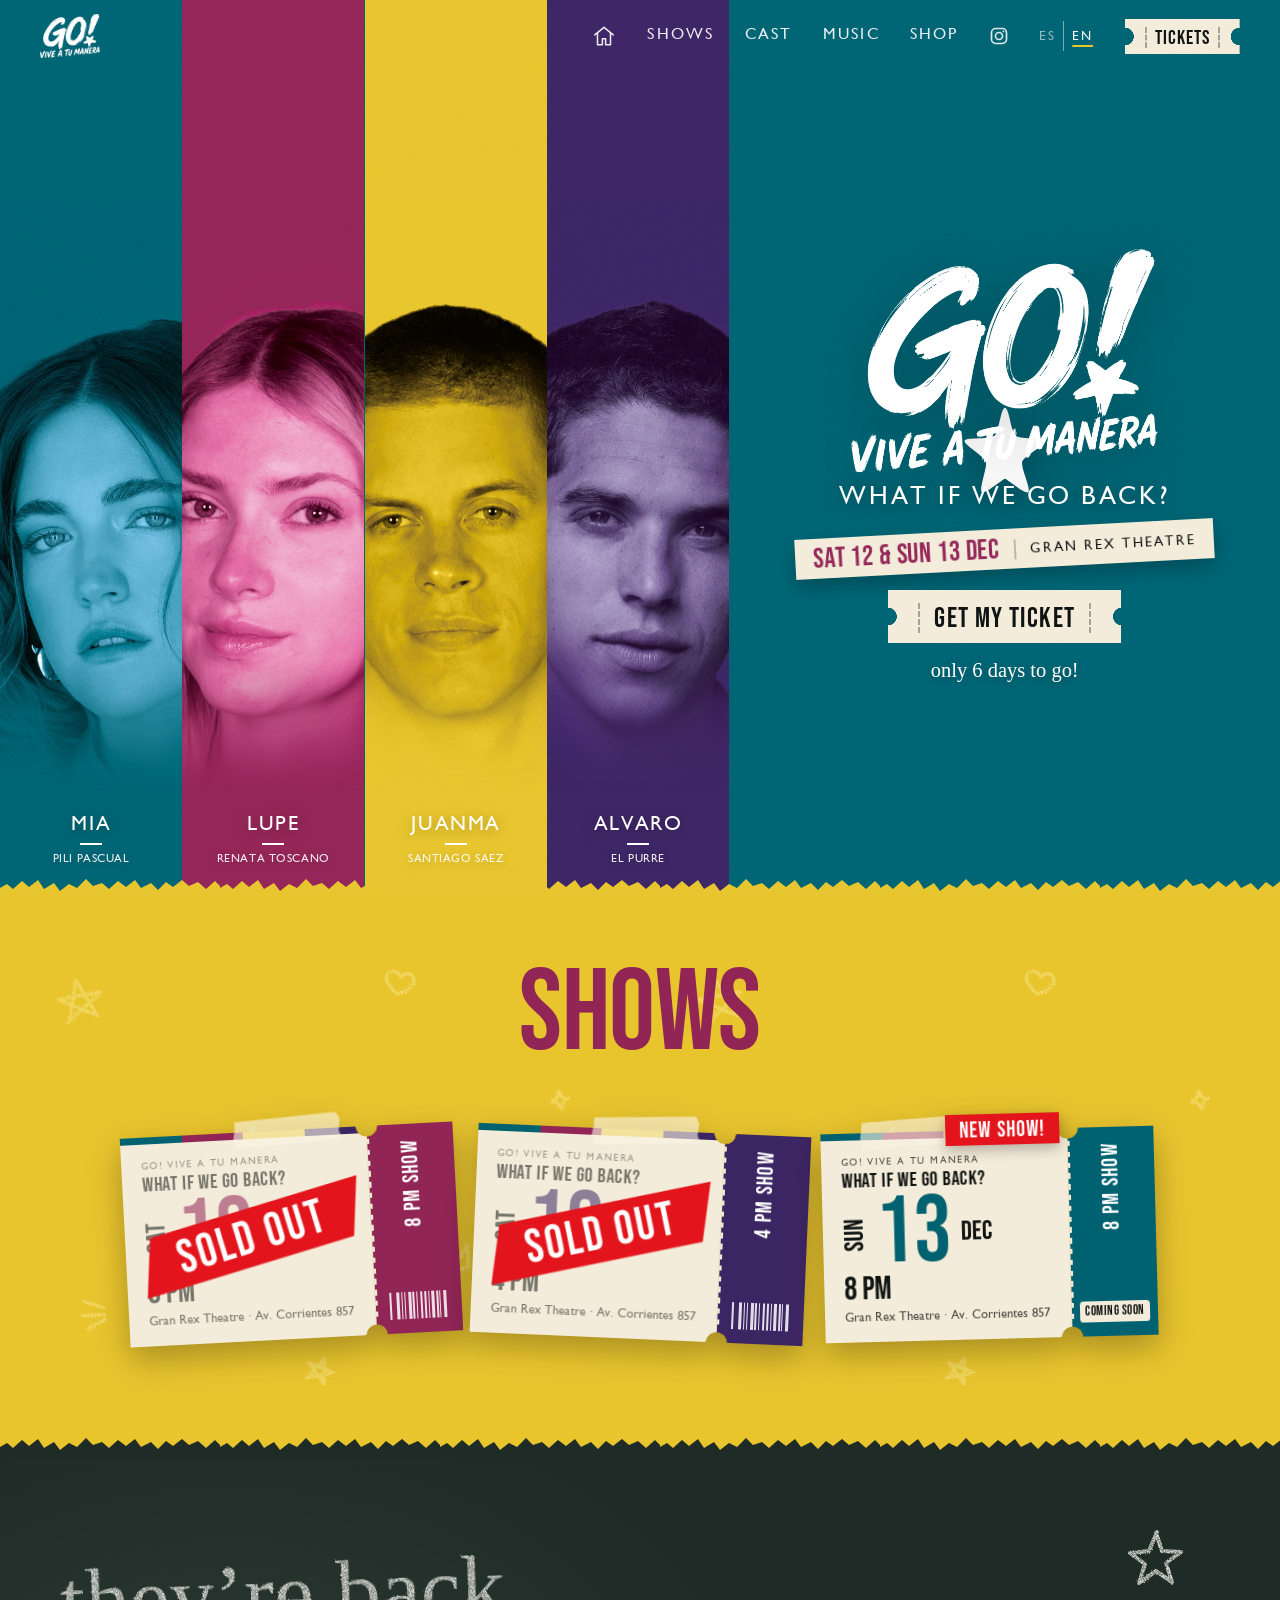
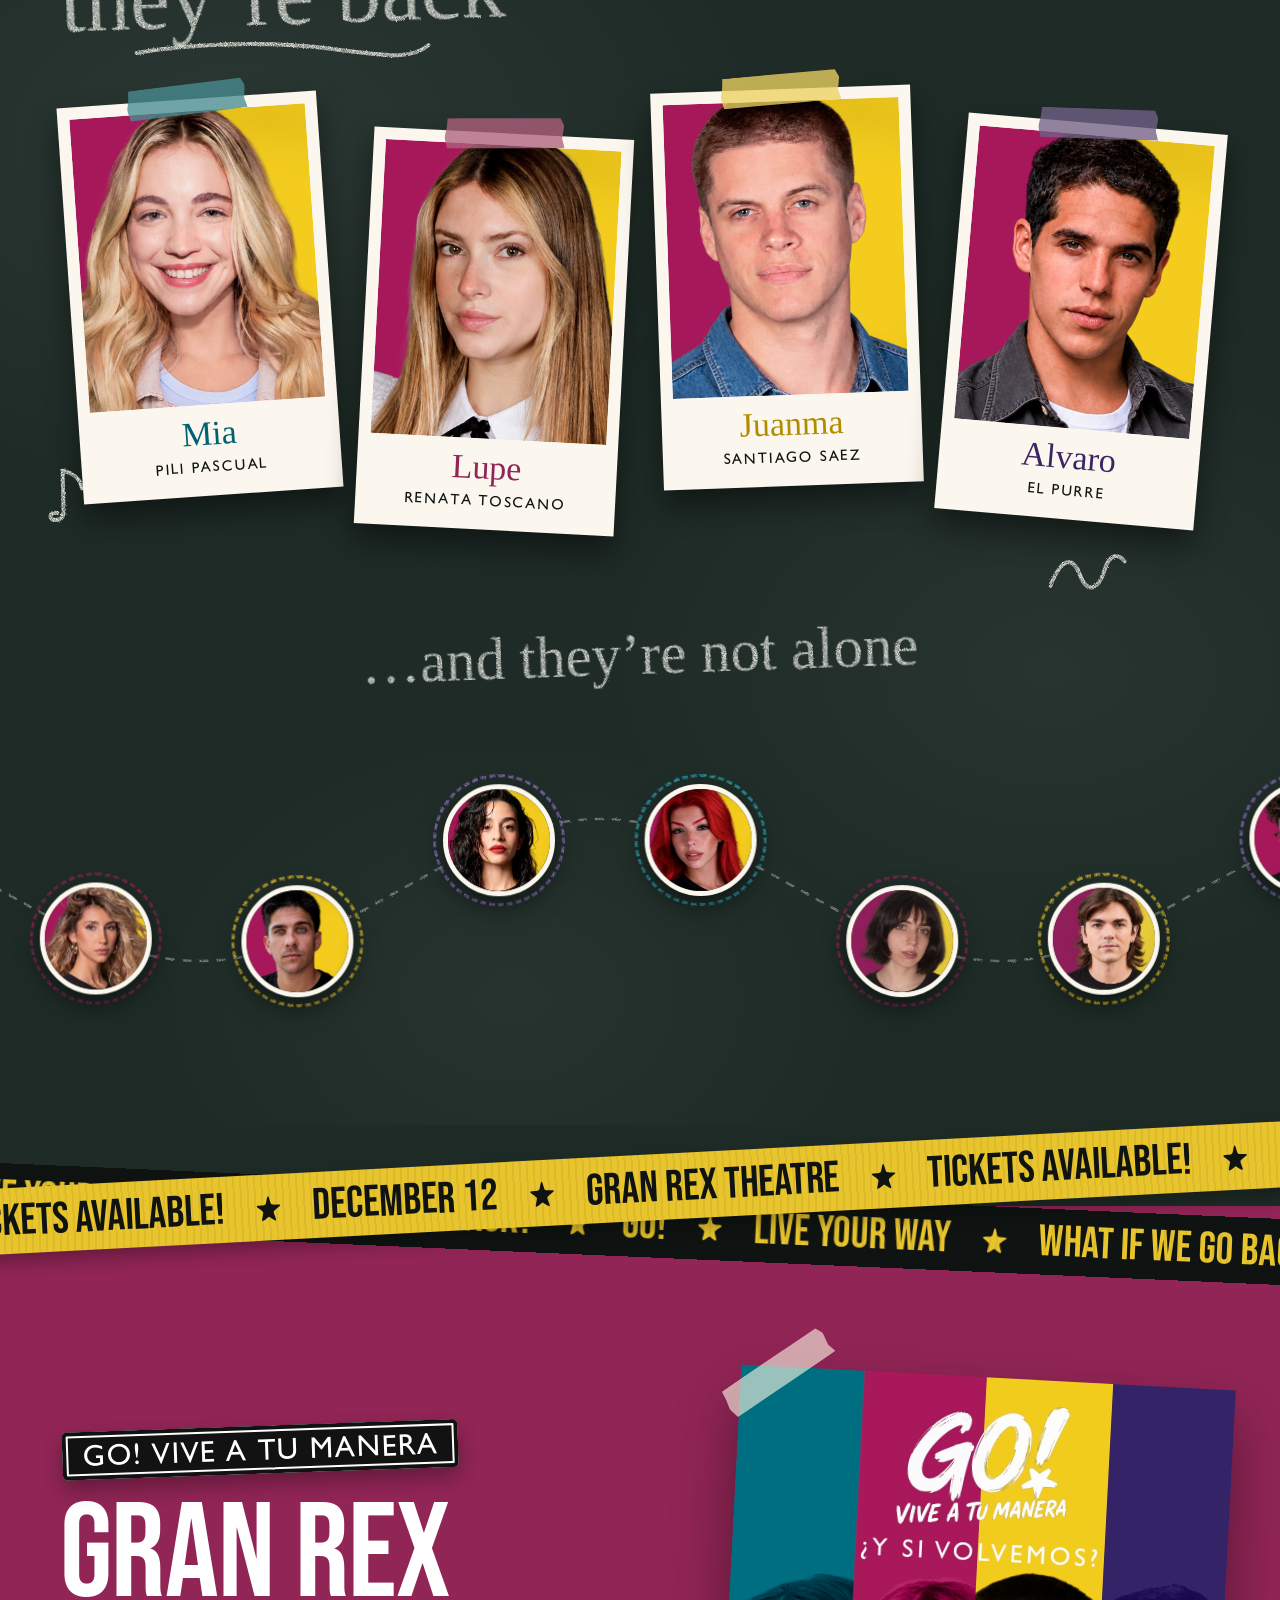
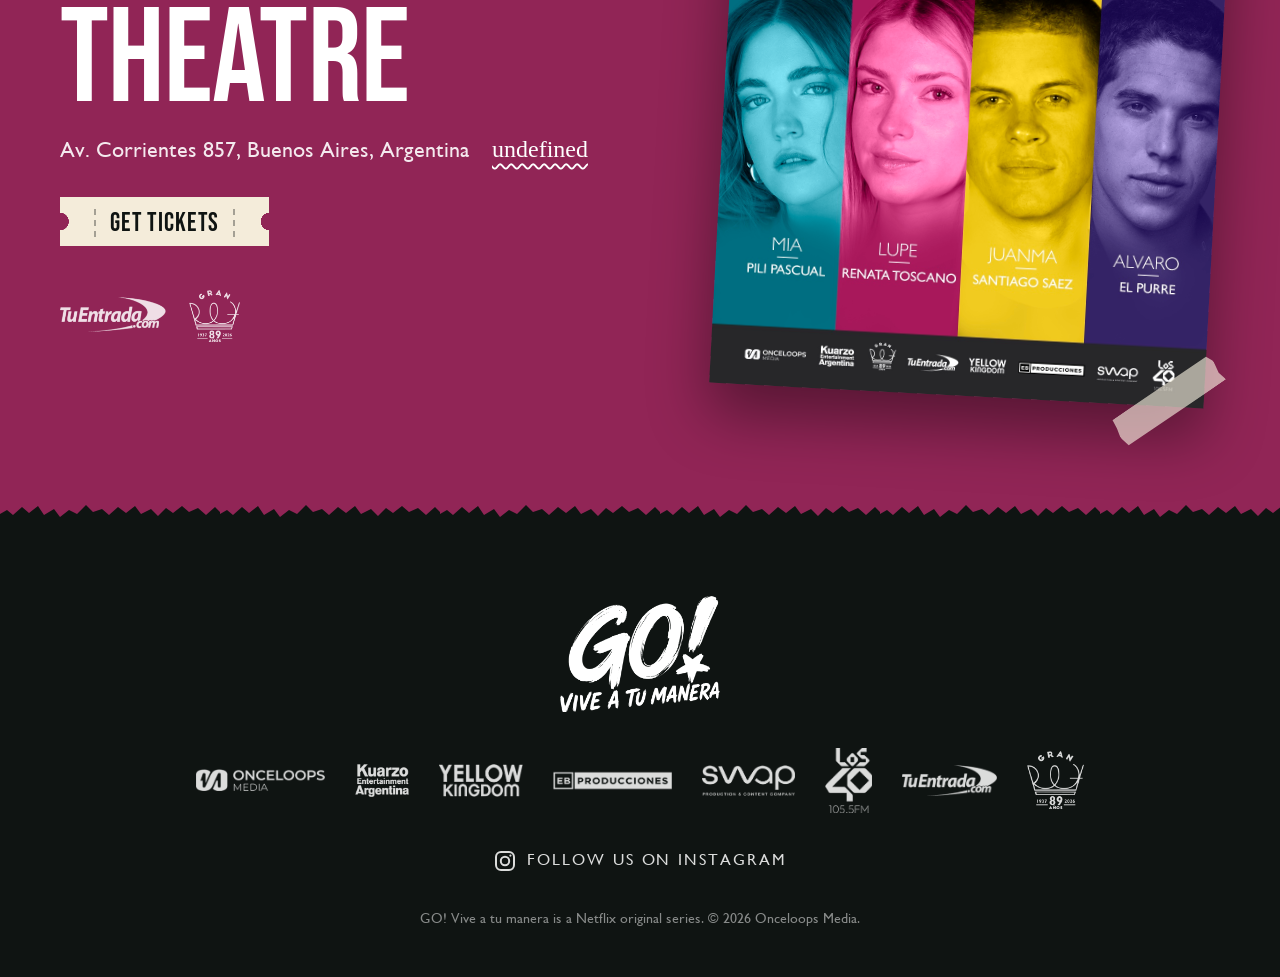
==== commit d526fbbe: "Tickets más chicos en escritorio: las 3 funciones en una fila Co-Authored-By: Claude Opus 5.5 <norep" ====
--- a/index.html
+++ b/index.html
@@ -23,7 +23,7 @@
   <link rel="preconnect" href="https://fonts.gstatic.com" crossorigin>
   <link href="https://fonts.googleapis.com/css2?family=Bebas+Neue&family=Permanent+Marker&display=swap" rel="stylesheet">
   <link rel="preload" href="fonts/gillsans.woff" as="font" type="font/woff" crossorigin>
-  <link rel="stylesheet" href="style.css?v=98">
+  <link rel="stylesheet" href="style.css?v=100">
   <script type="application/ld+json">
   {
     "@context": "https://schema.org",
--- a/style.css
+++ b/style.css
@@ -317,10 +317,11 @@
 .mega.is-in { transform: none; opacity: 1; }
 .funciones .mega { color: var(--lupe); text-align: center; font-size: clamp(80px, 9vw, 140px); } /* fucsia de la marca, mediano: las protagonistas son las entradas */
 
-.tickets { display: flex; flex-wrap: wrap; justify-content: center; gap: 30px 48px; margin-top: 56px; position: relative; }
+.tickets { display: flex; flex-wrap: wrap; justify-content: center; gap: 40px 22px; margin-top: 56px; padding-top: 14px; position: relative; }
+@media (min-width: 1200px) and (max-width: 1299px) { .ticket { --tk: .9; } .tickets { gap: 40px 16px; } } /* escritorio angosto: siguen entrando las 3 */
 .ticket {
-  /* en escritorio cada entrada se agranda entera (todo lo de adentro escala parejo) */
-  zoom: var(--tk, 1.35);
+  /* en escritorio las 3 entradas van en una fila (todo lo de adentro escala parejo) */
+  zoom: var(--tk, .96);
   position: relative; display: flex; width: 370px; min-height: 214px;
   color: var(--ink); text-decoration: none;
   filter: drop-shadow(0 14px 18px rgba(0,0,0,.28));
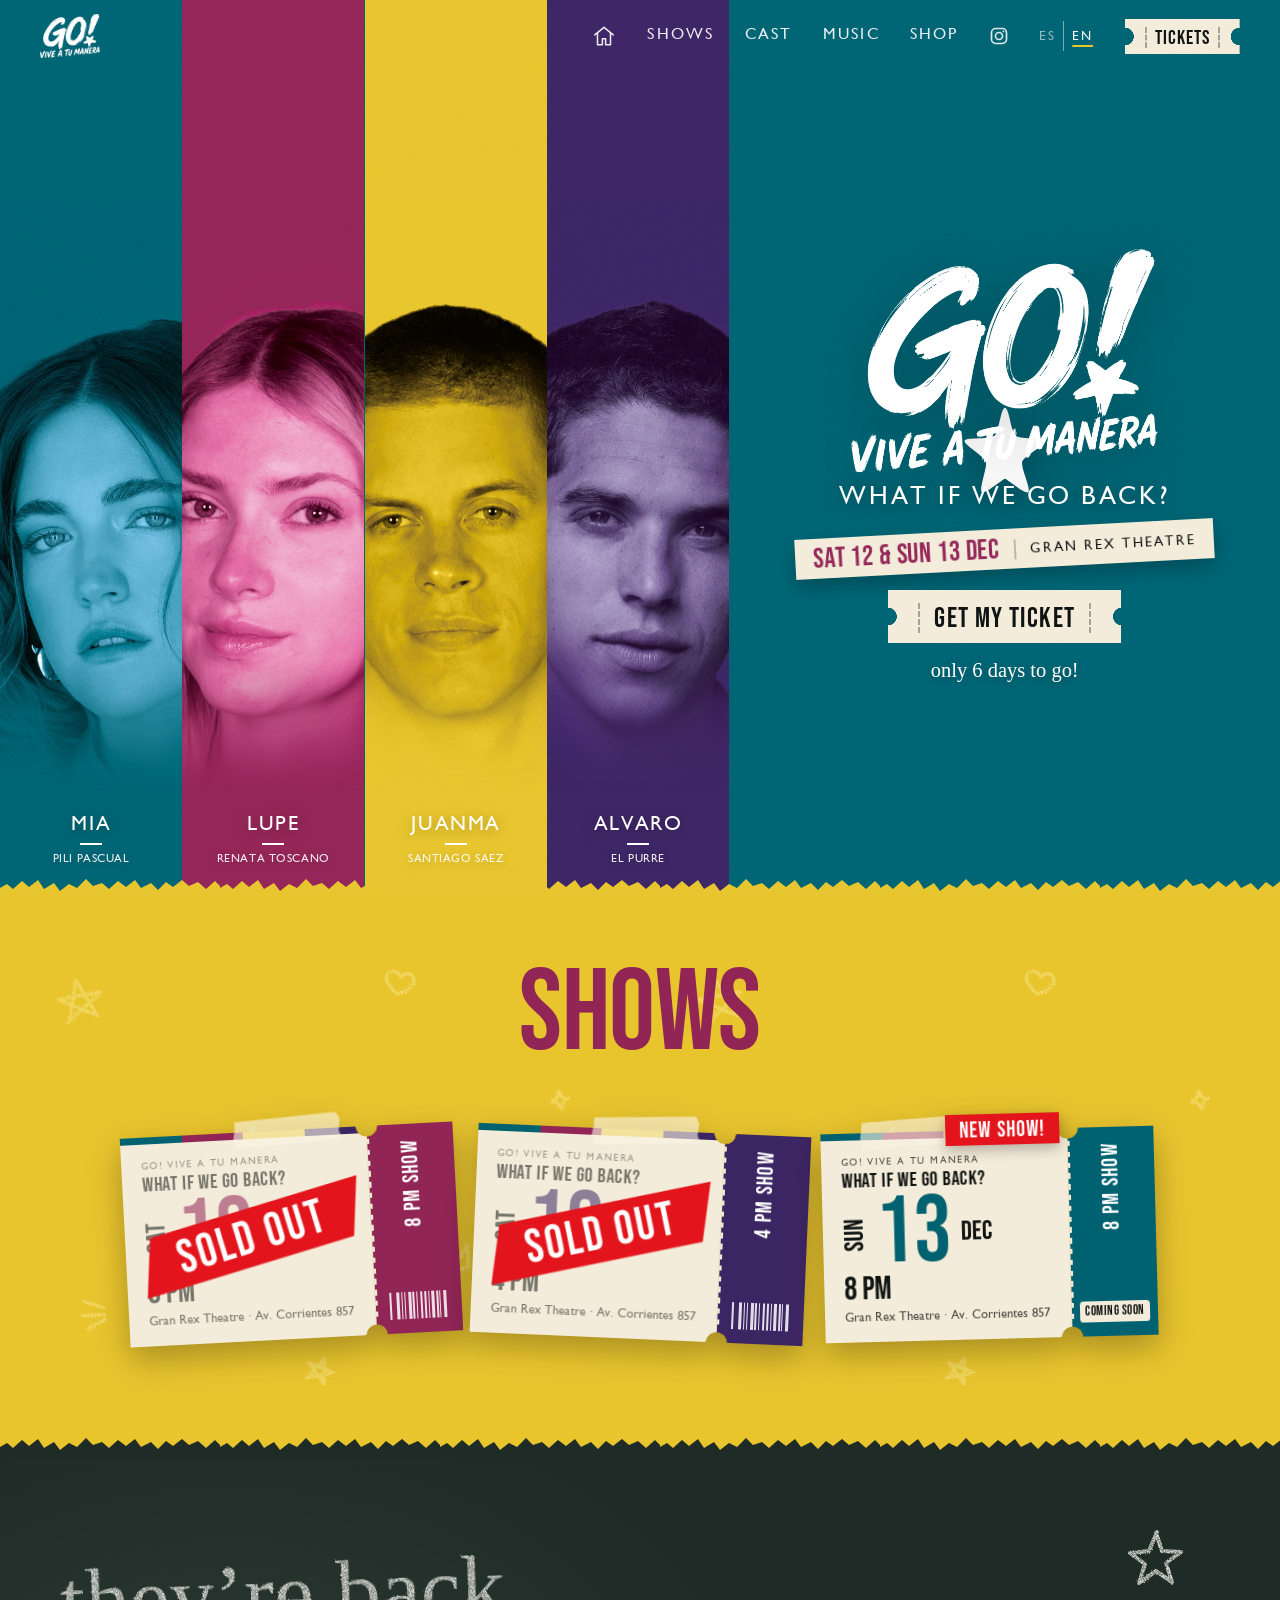
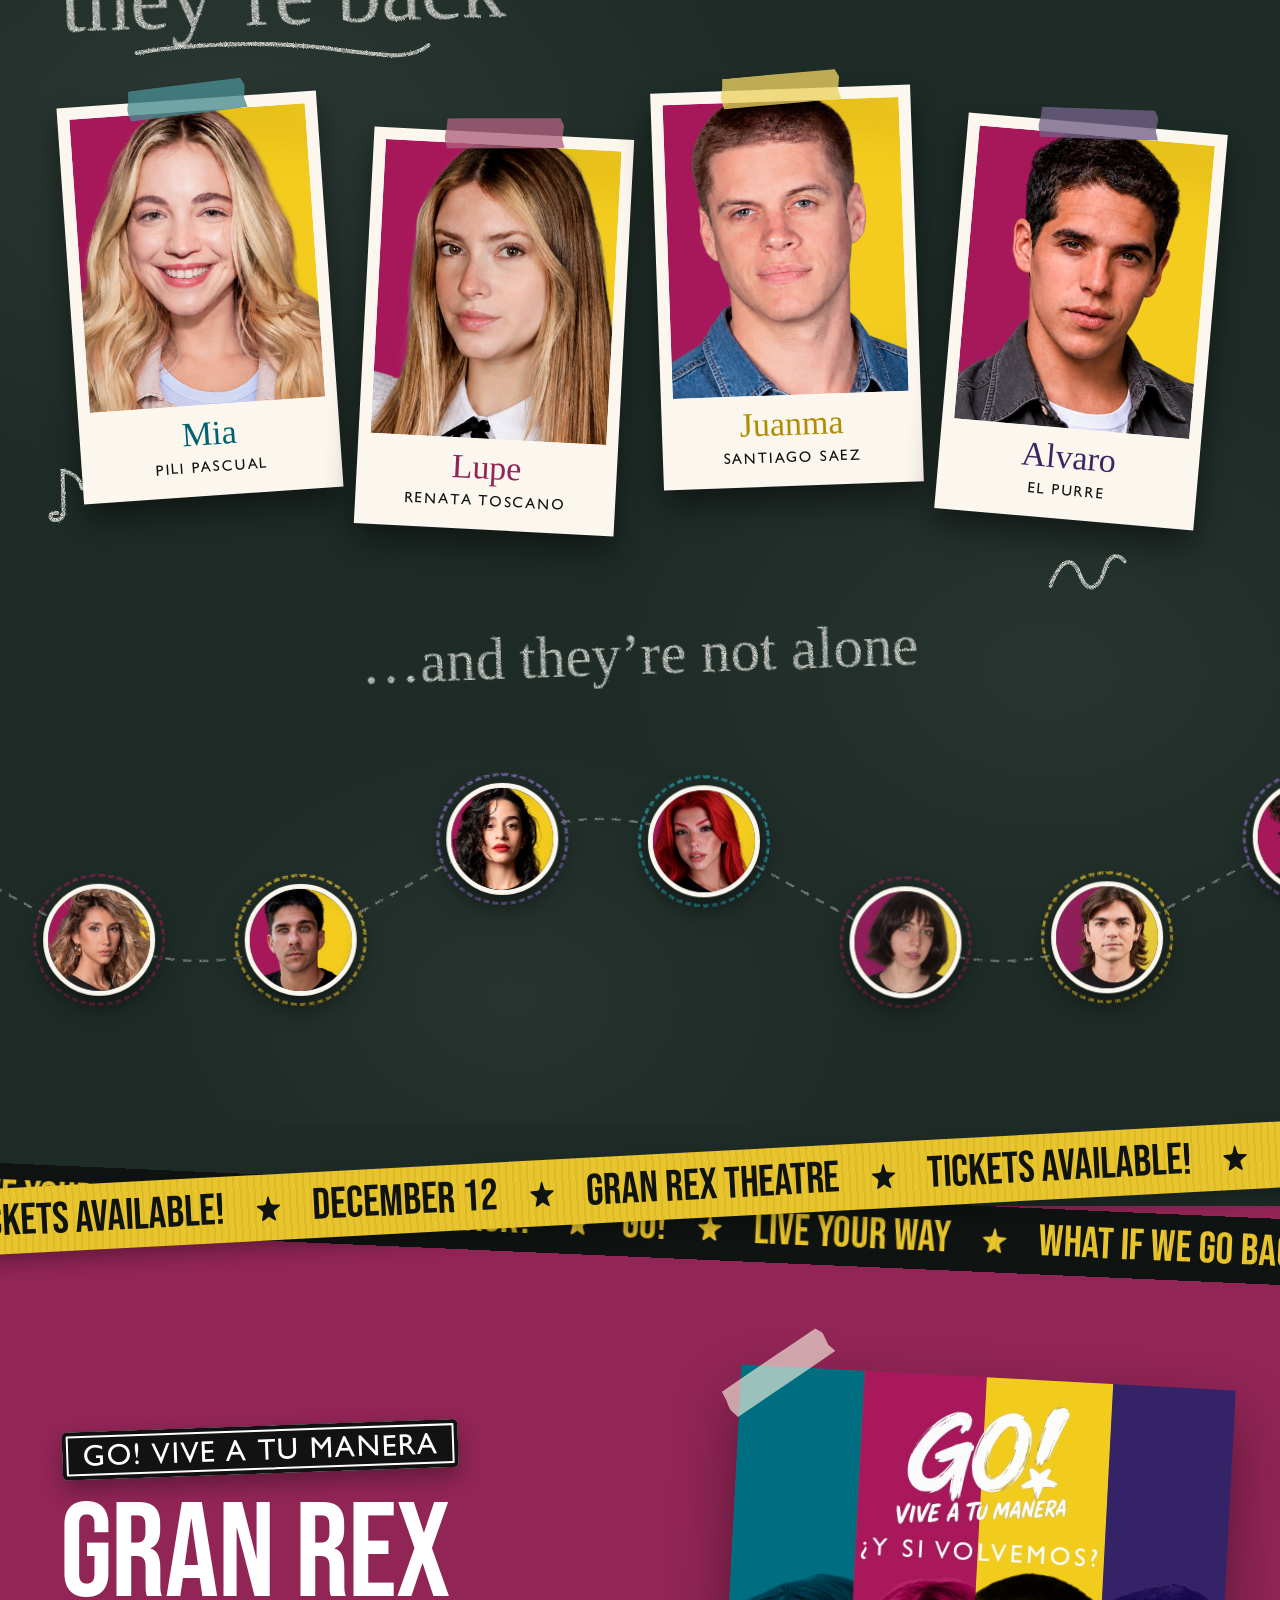
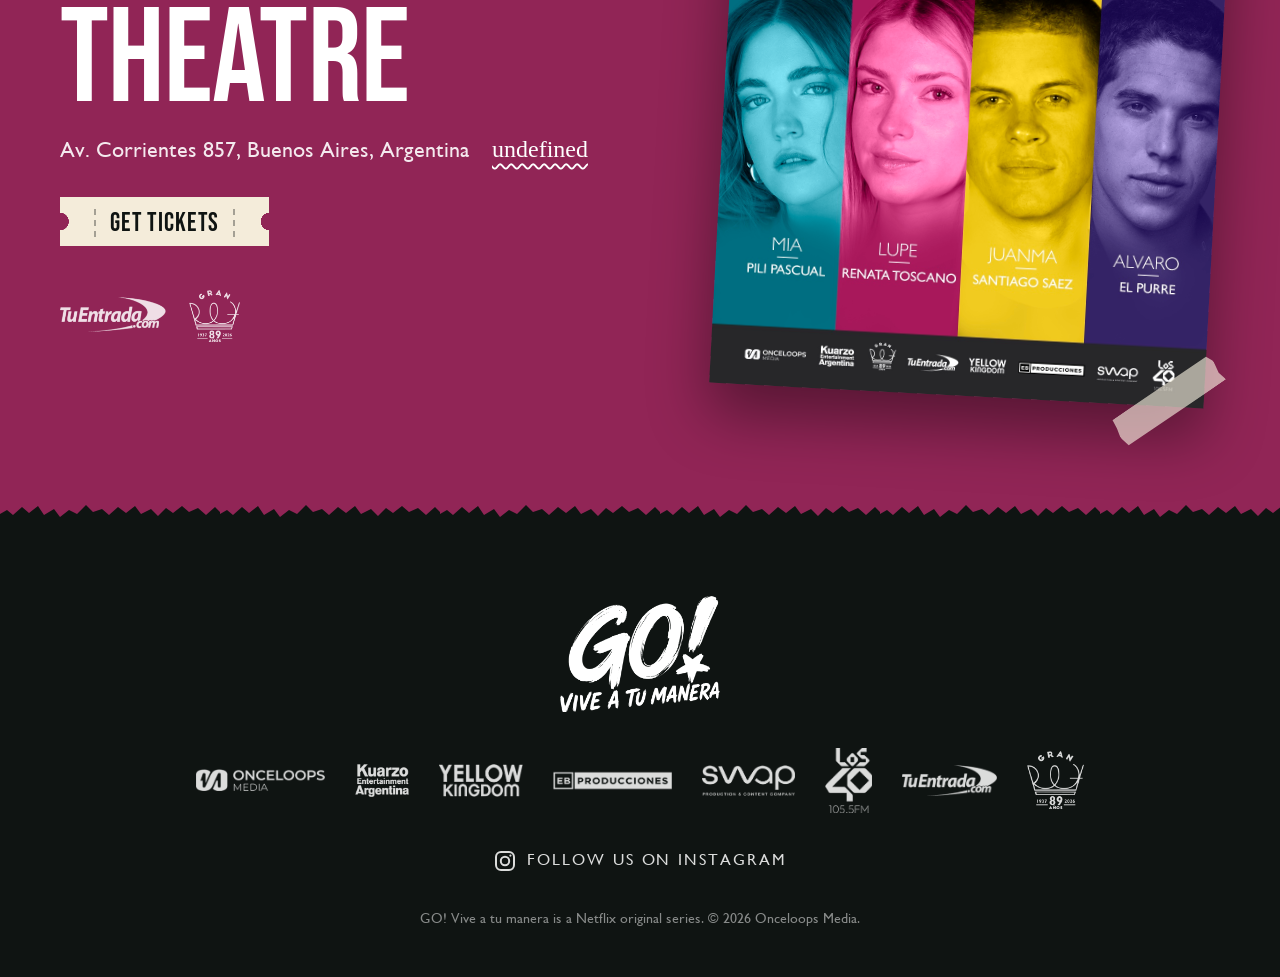
==== commit 8a747297: "Popups: entradas anuncia la nueva función del Dom 13 y vuelve el de tienda Co-Authored-By: Claude Op" ====
--- a/index.html
+++ b/index.html
@@ -416,14 +416,14 @@
   <!-- POPUP: aparece a los 5 s y va rotando entre entradas, canciones y merch -->
   <dialog class="popup" aria-labelledby="popup-title">
     <button class="popup__close" type="button" aria-label="Cerrar" data-i18n-aria="aria.close">×</button>
-    <div class="popup__card c-lupe" data-variant="tickets">
+    <div class="popup__card c-mia" data-variant="tickets">
       <span class="tape" aria-hidden="true"></span>
-      <span class="ticket__flag" data-i18n="ticket.lastFlag">¡Últimas entradas!</span>
+      <span class="ticket__flag" data-i18n="ticket.newFlag">¡Nueva función!</span>
       <img class="popup__img" src="img/key-visual.jpg" alt="">
       <p class="popup__kicker" data-i18n="popup.t.kicker">Teatro Gran Rex</p>
-      <h2 class="popup__title" data-i18n="popup.t.title">Sáb 12 Dic · 16 hs</h2>
-      <p class="popup__text" data-i18n="popup.t.text">La función de las 20 hs ya está agotada. ¡No te quedes afuera!</p>
-      <a class="ticket-btn" data-tickets href="#"><span data-i18n="cta.main">Quiero mi entrada</span></a>
+      <h2 class="popup__title" data-i18n="popup.t.title">Dom 13 Dic · 20 hs</h2>
+      <p class="popup__text" data-i18n="popup.t.text">Las entradas salen a la venta muy pronto. ¡Seguinos para enterarte primero!</p>
+      <a class="ticket-btn" data-instagram href="#"><span data-i18n="soon.ig">Seguinos en Instagram</span></a>
     </div>
     <div class="popup__card c-alvaro" data-variant="presave">
       <span class="tape" aria-hidden="true"></span>
@@ -448,6 +448,6 @@
   </dialog>
 
   <script src="pixels.js?v=1"></script>
-  <script src="script.js?v=59"></script>
+  <script src="script.js?v=60"></script>
 </body>
 </html>
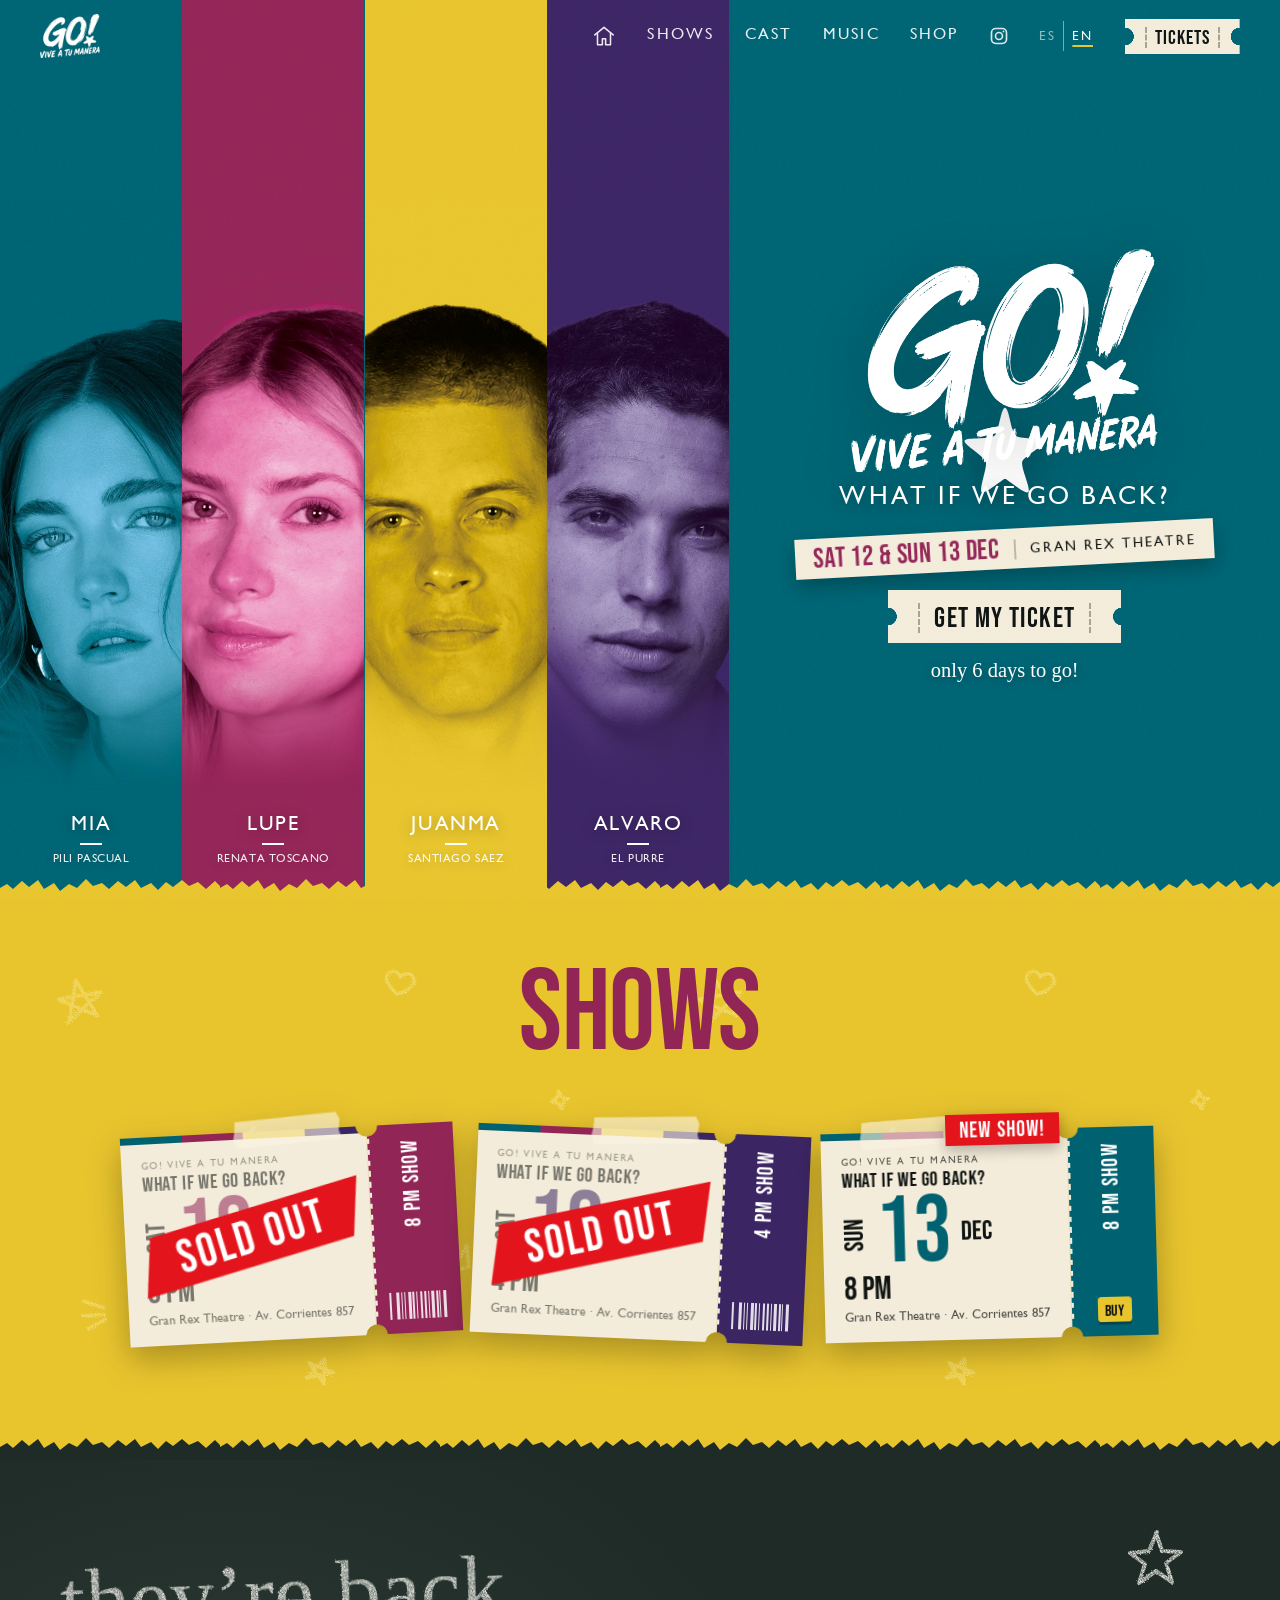
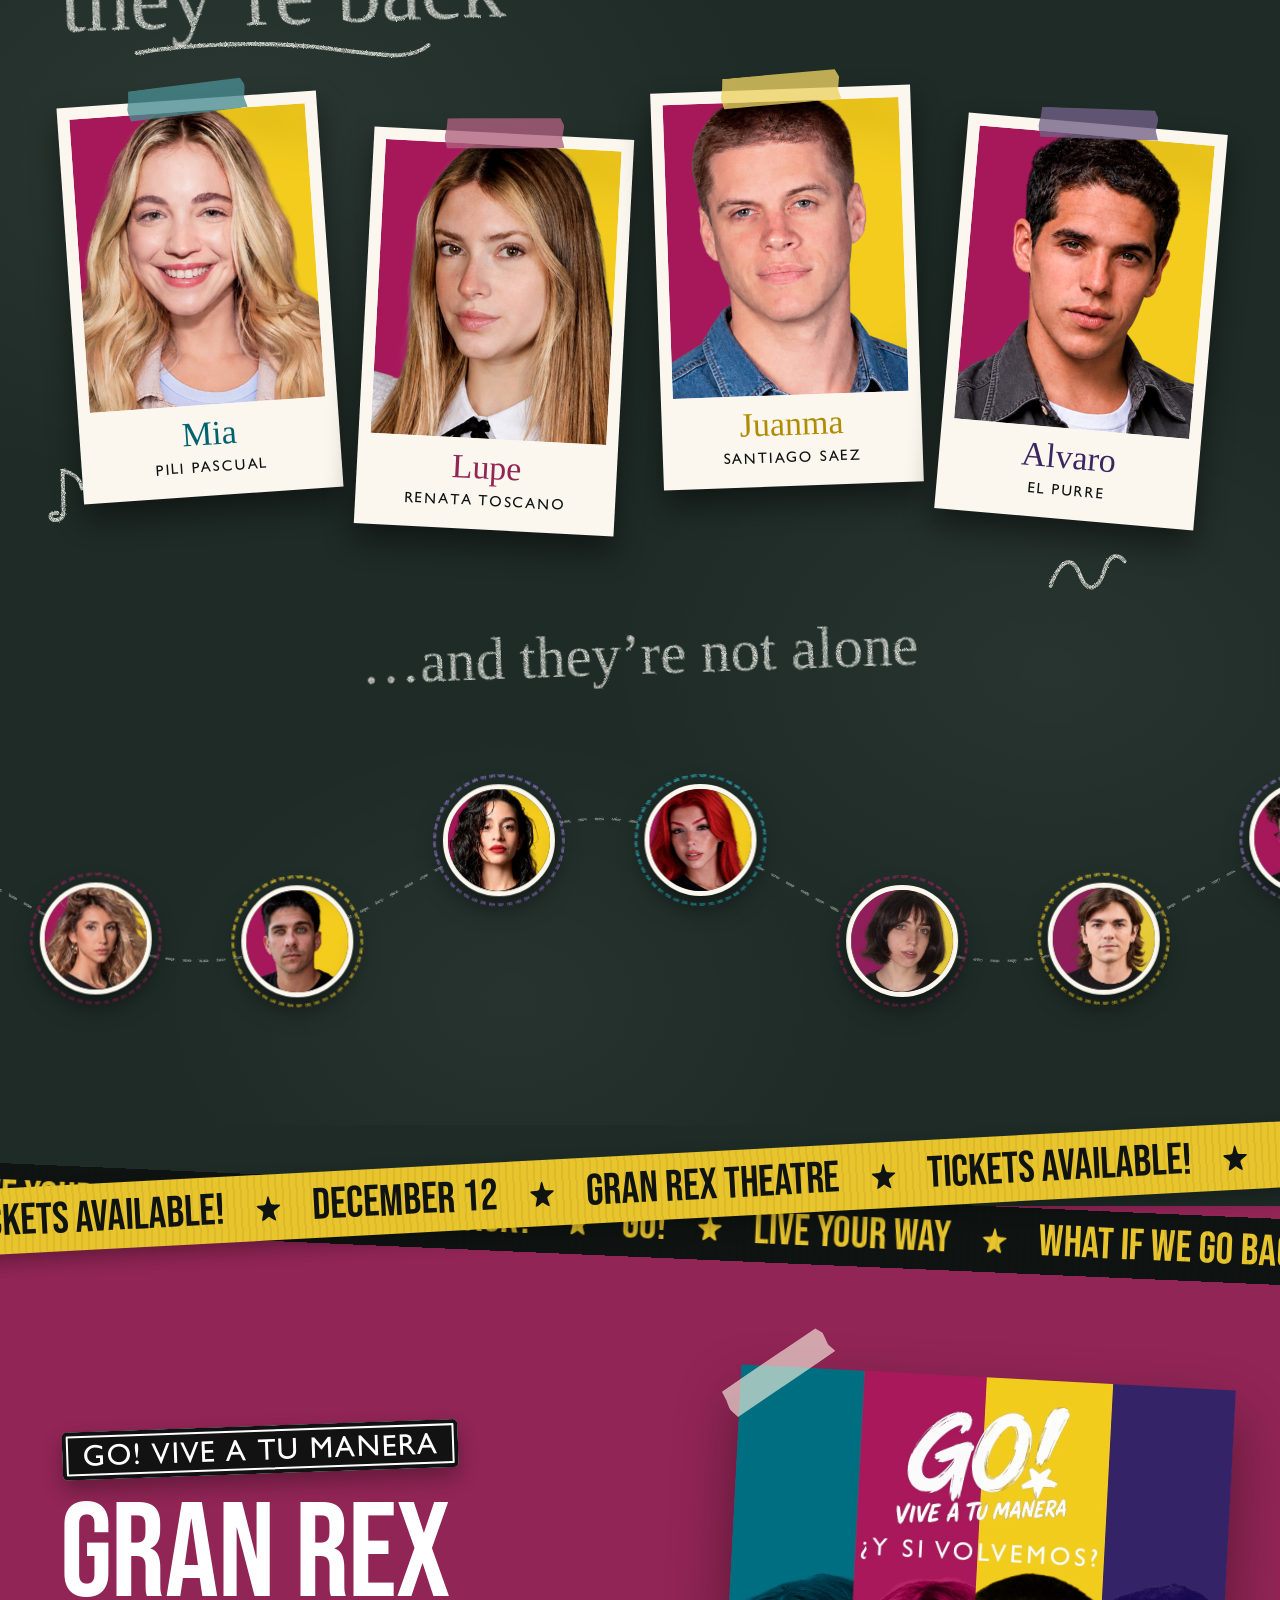
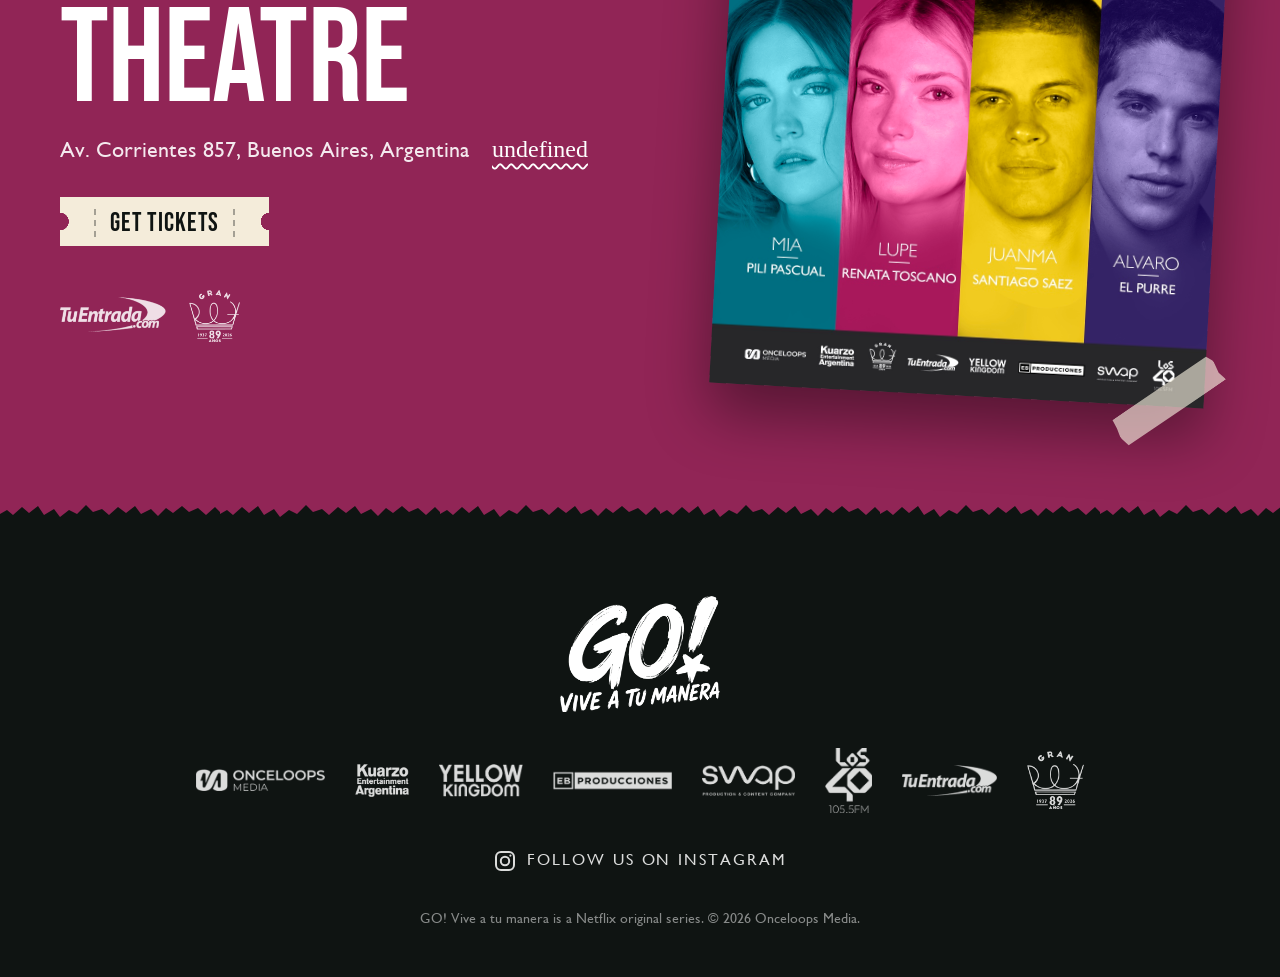
==== commit 17f38cf0: "Entradas a la venta para el Dom 13: ticket con Comprar y popup Co-Authored-By: Claude Opus 5.5 <nore" ====
--- a/index.html
+++ b/index.html
@@ -6,7 +6,7 @@
   <title>GO! Vive a tu manera · ¿Y si volvemos? · Teatro Gran Rex</title>
   <meta name="description" content="Mia, Lupe, Juanma y Alvaro vuelven al escenario. GO! Vive a tu manera en vivo, 12 y 13 de diciembre en el Teatro Gran Rex. Entradas en TuEntrada.">
   <meta property="og:title" content="GO! Vive a tu manera · ¿Y si volvemos?">
-  <meta property="og:description" content="12 y 13 de diciembre · Teatro Gran Rex. ¡Nueva función el domingo 13!">
+  <meta property="og:description" content="12 y 13 de diciembre · Teatro Gran Rex. ¡Entradas a la venta para la nueva función del domingo 13!">
   <meta property="og:image" content="https://goviveatumanera.com/img/key-visual.jpg">
   <meta property="og:url" content="https://goviveatumanera.com/">
   <meta property="og:type" content="website">
@@ -172,8 +172,8 @@
         "url": "https://goviveatumanera.com/",
         "offers": {
           "@type": "Offer",
-          "url": "https://goviveatumanera.com/",
-          "availability": "https://schema.org/PreOrder"
+          "url": "https://www.tuentrada.com/go-vive-a-tu-manera-tgr",
+          "availability": "https://schema.org/InStock"
         }
       }
     ]
@@ -283,7 +283,7 @@
             <span class="stamp" aria-hidden="true" data-i18n="ticket.stamp">Sold out</span>
           </div>
 
-          <div class="ticket ticket--last ticket--soon c-mia toss" style="--r:-1.5deg" aria-label="Nueva función: domingo 13 a las 20 hs, entradas a la venta próximamente" data-i18n-aria="aria.soon13">
+          <a class="ticket ticket--last c-mia toss" data-tickets href="#" style="--r:-1.5deg">
             <span class="tape" aria-hidden="true"></span>
             <span class="ticket__flag" data-i18n="ticket.newFlag">¡Nueva función!</span>
             <div class="ticket__main">
@@ -294,10 +294,10 @@
             </div>
             <div class="ticket__stub">
               <span class="ticket__stub-label" data-i18n="ticket.s20">Función 20 hs</span>
-              <span class="ticket__soon" data-i18n="ticket.soon">Próximamente</span>
+              <span class="ticket__buy" data-i18n="ticket.buy">Comprar</span>
               <i class="barcode" aria-hidden="true"></i>
             </div>
-          </div>
+          </a>
 
         </div>
       </div>
@@ -422,8 +422,8 @@
       <img class="popup__img" src="img/key-visual.jpg" alt="">
       <p class="popup__kicker" data-i18n="popup.t.kicker">Teatro Gran Rex</p>
       <h2 class="popup__title" data-i18n="popup.t.title">Dom 13 Dic · 20 hs</h2>
-      <p class="popup__text" data-i18n="popup.t.text">Las entradas salen a la venta muy pronto. ¡Seguinos para enterarte primero!</p>
-      <a class="ticket-btn" data-instagram href="#"><span data-i18n="soon.ig">Seguinos en Instagram</span></a>
+      <p class="popup__text" data-i18n="popup.t.text">¡Ya están a la venta las entradas! Las del sábado volaron, no te quedes afuera.</p>
+      <a class="ticket-btn" data-tickets href="#"><span data-i18n="cta.main">Quiero mi entrada</span></a>
     </div>
     <div class="popup__card c-alvaro" data-variant="presave">
       <span class="tape" aria-hidden="true"></span>
@@ -448,6 +448,6 @@
   </dialog>
 
   <script src="pixels.js?v=1"></script>
-  <script src="script.js?v=60"></script>
+  <script src="script.js?v=61"></script>
 </body>
 </html>
